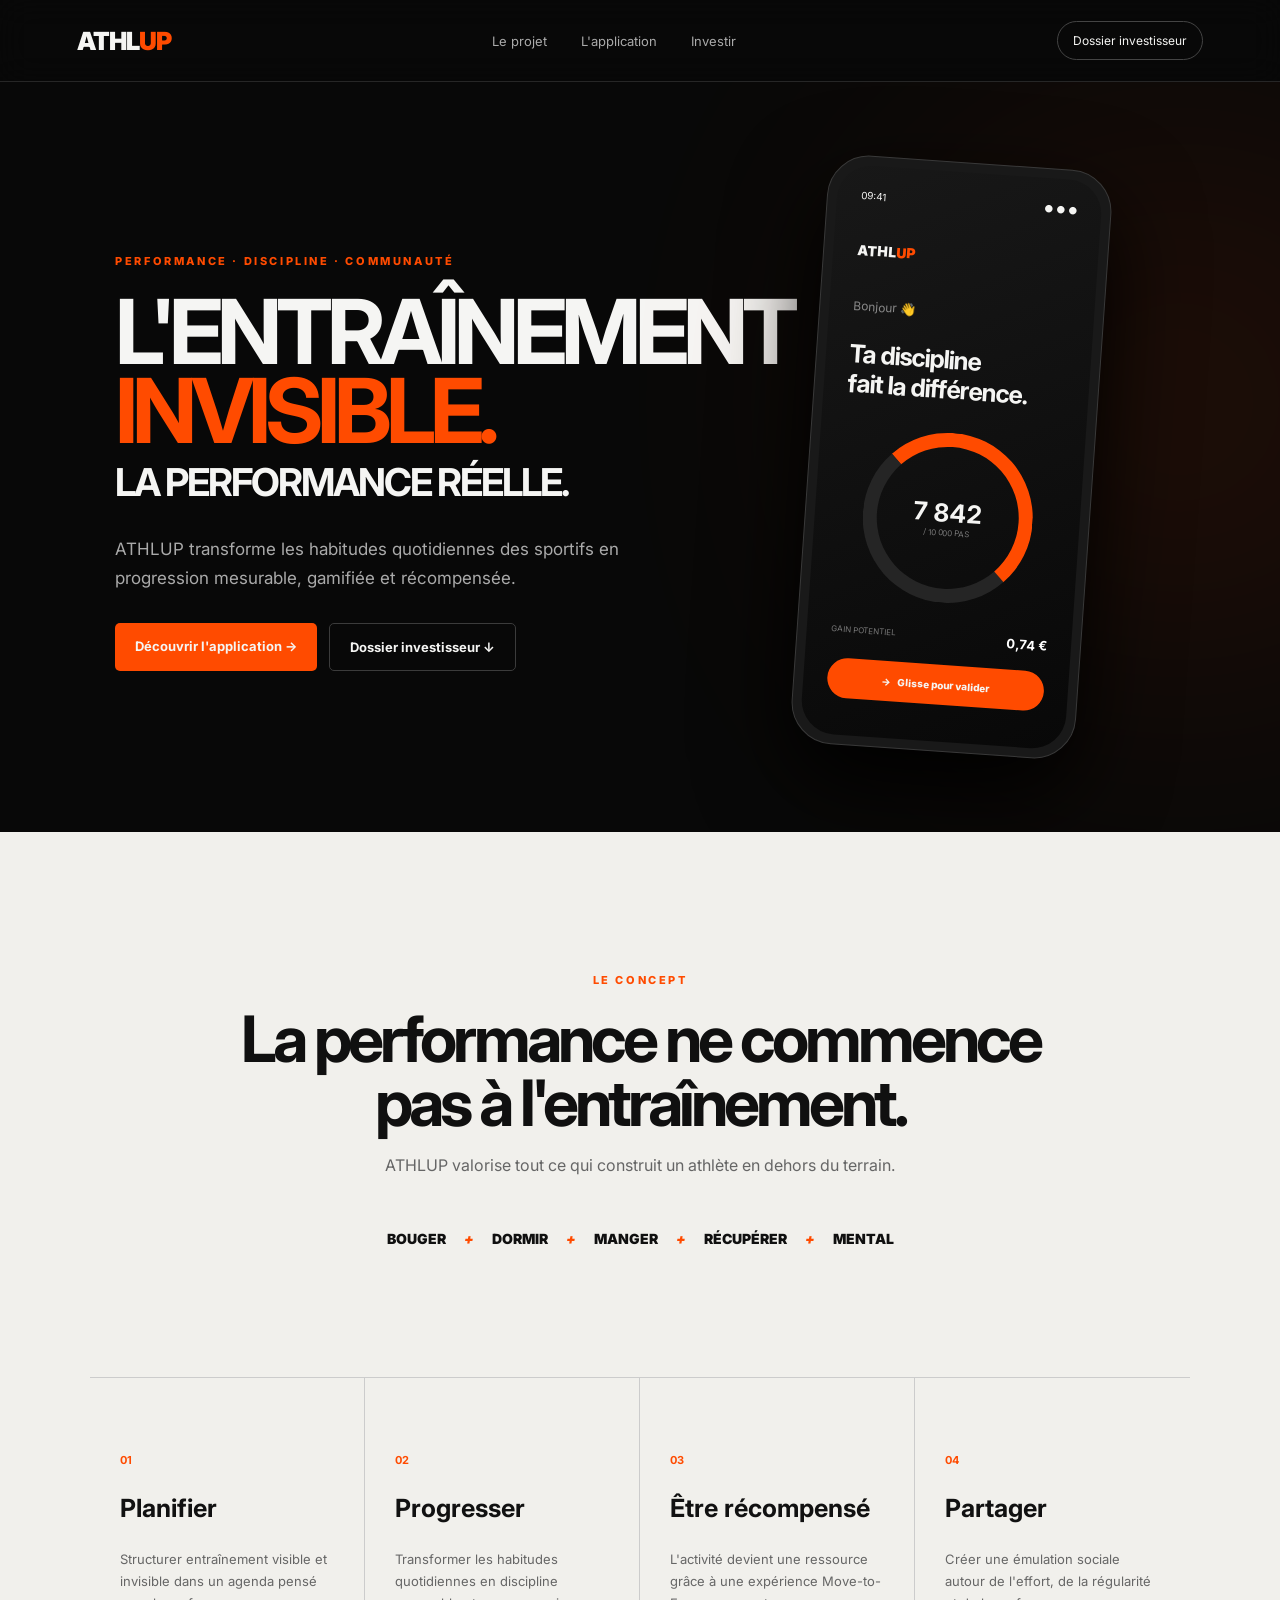
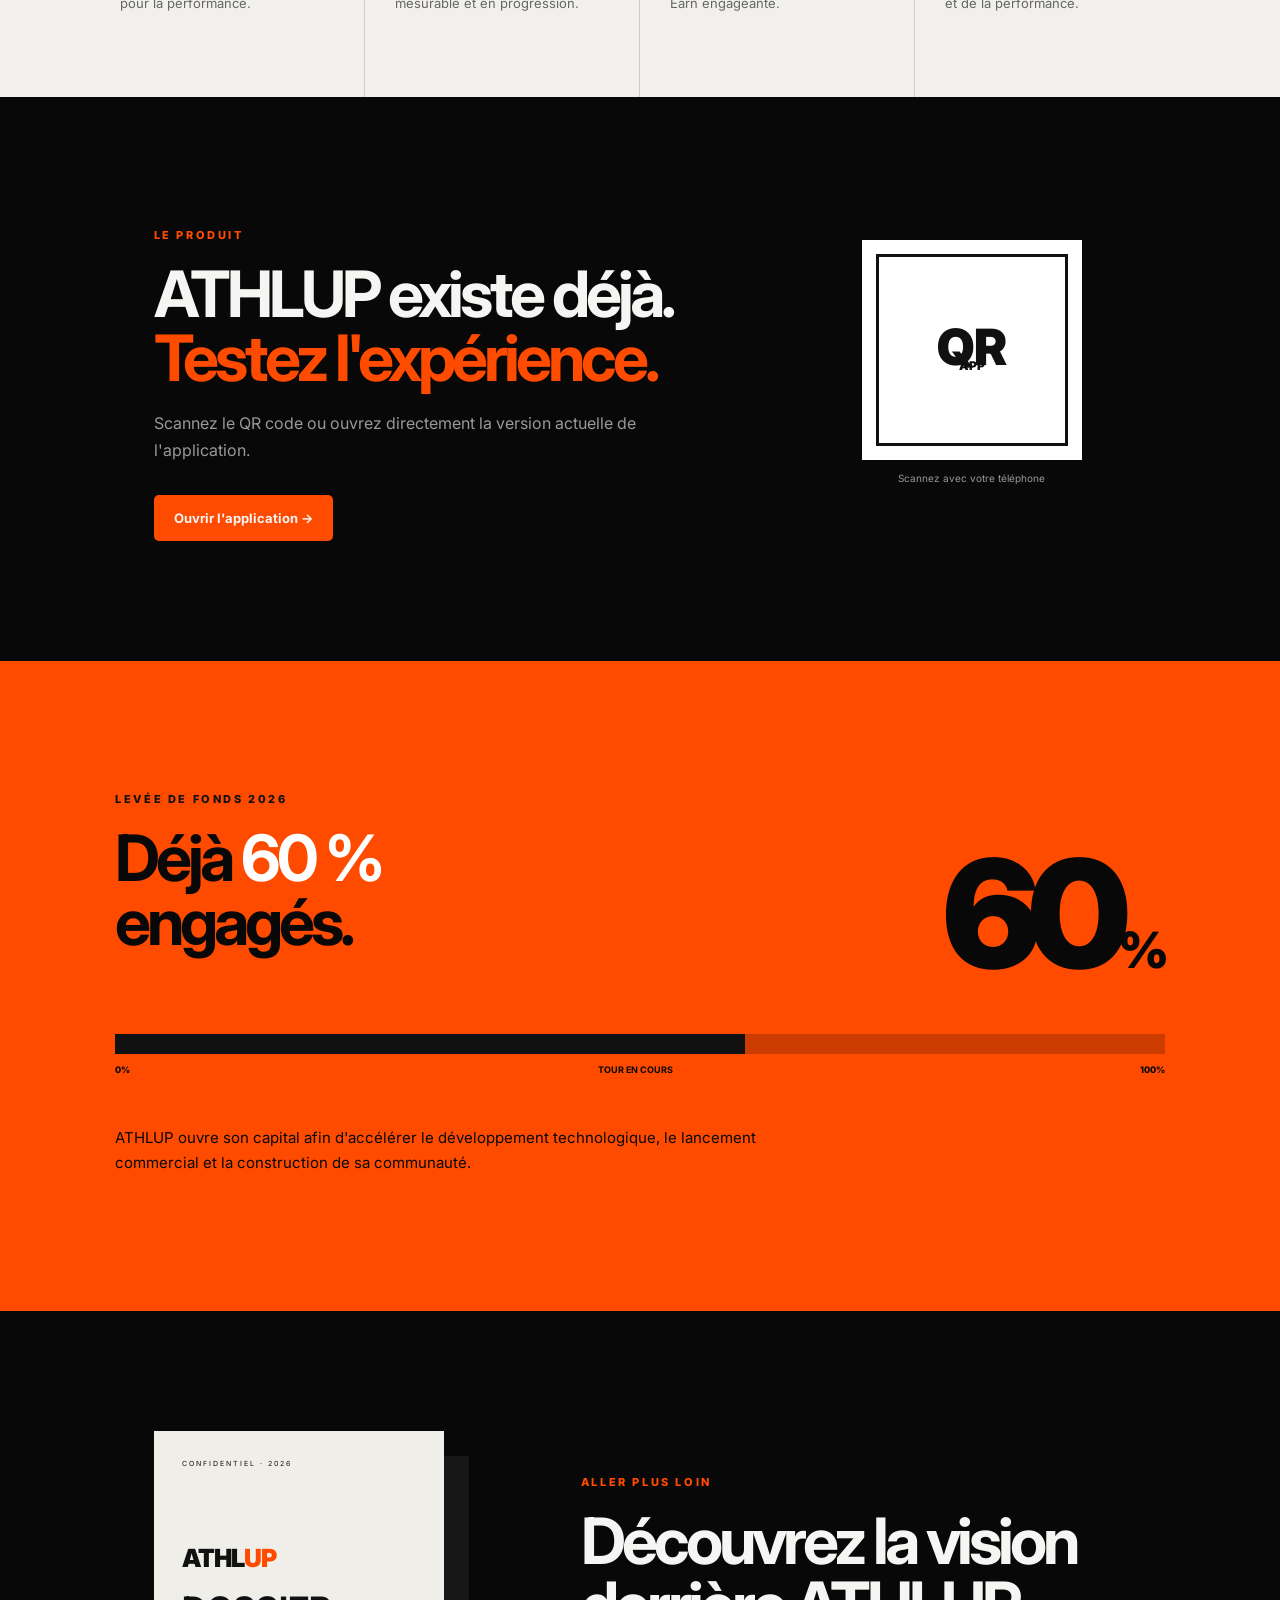
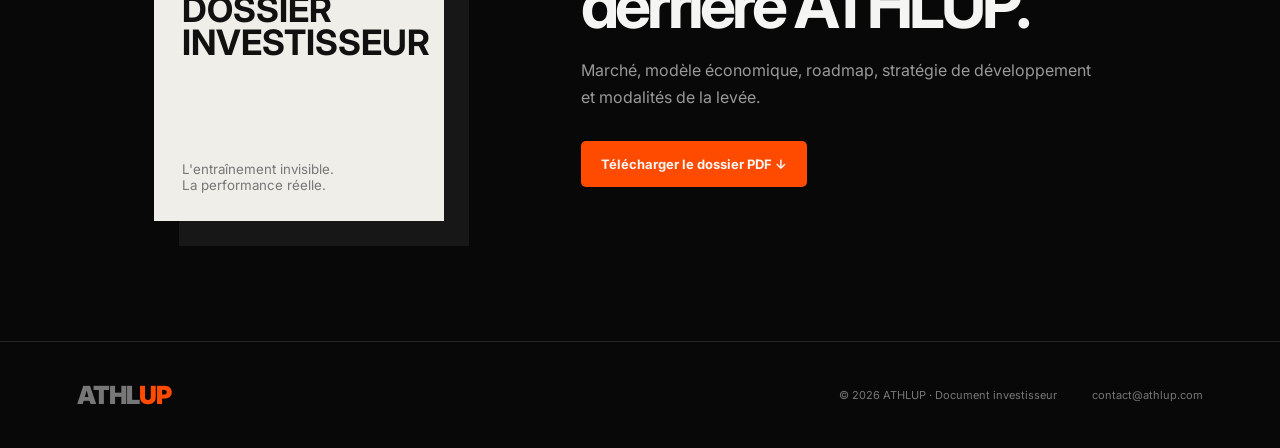
==== athlup-landing/index.html @ 037f358e "Add files via upload" ====
<!doctype html><html lang='fr'><head><meta charset='utf-8'><meta name='viewport' content='width=device-width,initial-scale=1'><title>ATHLUP — L'entraînement invisible</title><meta name='description' content="ATHLUP transforme la discipline quotidienne en progression mesurable, gamifiée et récompensée."><link rel='stylesheet' href='style.css'></head><body>
<header class='nav'><a class='logo' href='#'>ATHL<span>UP</span></a><nav><a href='#project'>Le projet</a><a href='#app'>L'application</a><a href='#raise'>Investir</a></nav><a class='mini' href='#deck'>Dossier investisseur</a></header>
<main>
<section class='hero'><div class='orb'></div><div class='hero-copy'><p class='eyebrow'>PERFORMANCE · DISCIPLINE · COMMUNAUTÉ</p><h1>L'ENTRAÎNEMENT<br><em>INVISIBLE.</em></h1><h2>LA PERFORMANCE RÉELLE.</h2><p class='lead'>ATHLUP transforme les habitudes quotidiennes des sportifs en progression mesurable, gamifiée et récompensée.</p><div class='actions'><a class='btn primary' href='#app'>Découvrir l'application →</a><a class='btn ghost' href='#deck'>Dossier investisseur ↓</a></div></div><div class='phone'><div class='screen'><div class='status'>09:41 <span>● ● ●</span></div><div class='appmark'>ATHL<span>UP</span></div><p>Bonjour 👋</p><h3>Ta discipline<br>fait la différence.</h3><div class='ring'><b>7 842</b><small>/ 10 000 PAS</small></div><div class='gain'>GAIN POTENTIEL <b>0,74 €</b></div><div class='swipe'>→ &nbsp; Glisse pour valider</div></div></div></section>
<section id='project' class='statement'><p class='eyebrow'>LE CONCEPT</p><h2>La performance ne commence<br>pas à l'entraînement.</h2><p>ATHLUP valorise tout ce qui construit un athlète en dehors du terrain.</p><div class='pillars'><span>BOUGER</span><i>+</i><span>DORMIR</span><i>+</i><span>MANGER</span><i>+</i><span>RÉCUPÉRER</span><i>+</i><span>MENTAL</span></div></section>
<section class='features'><article><b>01</b><h3>Planifier</h3><p>Structurer entraînement visible et invisible dans un agenda pensé pour la performance.</p></article><article><b>02</b><h3>Progresser</h3><p>Transformer les habitudes quotidiennes en discipline mesurable et en progression.</p></article><article><b>03</b><h3>Être récompensé</h3><p>L'activité devient une ressource grâce à une expérience Move-to-Earn engageante.</p></article><article><b>04</b><h3>Partager</h3><p>Créer une émulation sociale autour de l'effort, de la régularité et de la performance.</p></article></section>
<section id='app' class='app-section'><div><p class='eyebrow'>LE PRODUIT</p><h2>ATHLUP existe déjà.<br><em>Testez l'expérience.</em></h2><p>Scannez le QR code ou ouvrez directement la version actuelle de l'application.</p><a class='btn primary' href='APP_URL' target='_blank'>Ouvrir l'application →</a></div><div class='qr'><div class='qr-placeholder'>QR<br><small>APP</small></div><p>Scannez avec votre téléphone</p></div></section>
<section id='raise' class='raise'><div class='raise-head'><div><p class='eyebrow'>LEVÉE DE FONDS 2026</p><h2>Déjà <em>60 %</em><br>engagés.</h2></div><div class='big60'>60<span>%</span></div></div><div class='progress'><div></div></div><div class='scale'><span>0%</span><strong>TOUR EN COURS</strong><span>100%</span></div><p class='raise-copy'>ATHLUP ouvre son capital afin d'accélérer le développement technologique, le lancement commercial et la construction de sa communauté.</p></section>
<section id='deck' class='deck'><div class='deck-cover'><span>CONFIDENTIEL · 2026</span><div class='logo'>ATHL<span>UP</span></div><h3>DOSSIER<br>INVESTISSEUR</h3><small>L'entraînement invisible.<br>La performance réelle.</small></div><div class='deck-copy'><p class='eyebrow'>ALLER PLUS LOIN</p><h2>Découvrez la vision<br>derrière ATHLUP.</h2><p>Marché, modèle économique, roadmap, stratégie de développement et modalités de la levée.</p><a class='btn primary' href='investisseur.pdf' download>Télécharger le dossier PDF ↓</a></div></section>
</main><footer><div class='logo'>ATHL<span>UP</span></div><p>© 2026 ATHLUP · Document investisseur</p><a href='mailto:contact@athlup.com'>contact@athlup.com</a></footer></body></html>
---- athlup-landing/style.css ----
@import url('https://fonts.googleapis.com/css2?family=Inter:wght@400;500;600;700;800;900&display=swap');*{box-sizing:border-box}html{scroll-behavior:smooth}body{margin:0;background:#080808;color:#f5f5f3;font-family:Inter,Arial,sans-serif}a{color:inherit;text-decoration:none}.nav{height:82px;display:flex;align-items:center;justify-content:space-between;padding:0 6vw;border-bottom:1px solid #262626;position:sticky;top:0;background:rgba(8,8,8,.88);backdrop-filter:blur(16px);z-index:20}.logo{font-weight:900;font-size:25px;letter-spacing:-1px}.logo span,em{color:#ff4b00;font-style:normal}.nav nav{display:flex;gap:34px;font-size:13px;color:#aaa}.mini{font-size:12px;border:1px solid #444;padding:11px 15px;border-radius:30px}.hero{min-height:720px;display:grid;grid-template-columns:1.15fr .85fr;align-items:center;padding:80px 9vw;position:relative;overflow:hidden}.orb{position:absolute;width:520px;height:520px;border-radius:50%;background:#ff4b00;filter:blur(150px);opacity:.12;right:-160px;top:60px}.eyebrow{font-size:11px;font-weight:800;letter-spacing:2.6px;color:#ff4b00}.hero h1{font-size:clamp(58px,7vw,105px);line-height:.88;letter-spacing:-6px;margin:25px 0 8px}.hero h2{font-size:clamp(25px,3vw,44px);letter-spacing:-2px;margin:0}.lead{max-width:570px;color:#aaa;line-height:1.7;font-size:17px;margin:30px 0}.actions{display:flex;gap:12px;flex-wrap:wrap}.btn{display:inline-block;padding:15px 20px;border-radius:5px;font-size:13px;font-weight:700}.primary{background:#ff4b00}.ghost{border:1px solid #3b3b3b}.phone{justify-self:center;width:285px;padding:9px;background:#191919;border:1px solid #393939;border-radius:42px;transform:rotate(4deg);box-shadow:0 35px 90px #000}.screen{min-height:570px;border-radius:34px;background:linear-gradient(155deg,#181818,#080808);padding:24px;overflow:hidden}.status{font-size:10px;display:flex;justify-content:space-between}.appmark{font-size:14px;font-weight:900;margin:40px 0}.appmark span{color:#ff4b00}.screen p{color:#888;font-size:12px}.screen h3{font-size:25px;letter-spacing:-1px}.ring{width:170px;height:170px;border-radius:50%;border:14px solid #252525;border-top-color:#ff4b00;border-right-color:#ff4b00;margin:28px auto;display:flex;flex-direction:column;align-items:center;justify-content:center}.ring b{font-size:25px}.ring small{font-size:8px;color:#777}.gain{font-size:8px;color:#777;display:flex;justify-content:space-between}.gain b{color:#fff;font-size:13px}.swipe{margin-top:18px;background:#ff4b00;padding:14px;border-radius:25px;text-align:center;font-size:10px;font-weight:800}.statement{text-align:center;padding:130px 8vw;background:#f1f0ec;color:#101010}.statement h2,.app-section h2,.raise h2,.deck h2{font-size:clamp(40px,5vw,70px);letter-spacing:-4px;line-height:1;margin:20px 0}.statement>p:not(.eyebrow){color:#666}.pillars{margin-top:55px;display:flex;justify-content:center;align-items:center;gap:18px;flex-wrap:wrap;font-weight:900;font-size:14px}.pillars i{color:#ff4b00}.features{display:grid;grid-template-columns:repeat(4,1fr);padding:0 7vw;background:#f1f0ec;color:#111}.features article{padding:70px 30px;border-top:1px solid #ccc;border-right:1px solid #ccc}.features article:last-child{border-right:0}.features b{color:#ff4b00;font-size:11px}.features h3{font-size:25px}.features p{color:#666;font-size:13px;line-height:1.7}.app-section{padding:120px 12vw;display:grid;grid-template-columns:1fr .55fr;align-items:center;gap:100px}.app-section p:not(.eyebrow){color:#999;line-height:1.7;max-width:550px;margin-bottom:30px}.qr{text-align:center}.qr-placeholder{margin:auto;width:220px;height:220px;background:#fff;color:#111;display:grid;place-content:center;font-size:50px;font-weight:900;line-height:.6;border:14px solid #fff;box-shadow:inset 0 0 0 3px #111}.qr-placeholder small{font-size:12px}.qr p{font-size:10px;color:#777}.raise{padding:120px 9vw;background:#ff4b00;color:#080808}.raise .eyebrow{color:#111}.raise-head{display:flex;justify-content:space-between;align-items:flex-end}.raise h2 em{color:#fff}.big60{font-size:150px;font-weight:900;letter-spacing:-12px;line-height:.8}.big60 span{font-size:50px;letter-spacing:-4px}.progress{height:20px;background:rgba(0,0,0,.2);margin-top:60px}.progress div{width:60%;height:100%;background:#111}.scale{display:flex;justify-content:space-between;font-size:9px;font-weight:800;margin-top:10px}.raise-copy{max-width:650px;font-size:15px;line-height:1.7;margin-top:50px}.deck{padding:120px 12vw;display:grid;grid-template-columns:.6fr 1fr;gap:100px;align-items:center}.deck-cover{width:290px;height:390px;background:#efeee9;color:#111;padding:28px;box-shadow:25px 25px 0 #171717;display:flex;flex-direction:column}.deck-cover>span{font-size:7px;letter-spacing:2px}.deck-cover .logo{margin-top:75px}.deck-cover h3{font-size:35px;line-height:.95;margin:20px 0}.deck-cover small{margin-top:auto;color:#777}.deck-copy p:not(.eyebrow){color:#999;line-height:1.7;max-width:520px;margin-bottom:30px}footer{border-top:1px solid #262626;padding:35px 6vw;display:flex;align-items:center;gap:35px;color:#777;font-size:11px}footer p{margin-left:auto}@media(max-width:800px){.nav nav{display:none}.mini{display:none}.hero{grid-template-columns:1fr;padding:70px 7vw}.hero h1{letter-spacing:-4px}.phone{margin-top:70px}.features{grid-template-columns:1fr 1fr}.app-section,.deck{grid-template-columns:1fr;gap:60px}.raise-head{display:block}.big60{margin-top:50px;font-size:110px}.deck-cover{margin:auto}footer{flex-wrap:wrap}footer p{margin-left:0}.statement h2,.app-section h2,.raise h2,.deck h2{letter-spacing:-2px}}@media(max-width:500px){.features{grid-template-columns:1fr}.features article{border-right:0}.hero{padding-top:50px}.hero h1{font-size:55px}.app-section,.deck,.raise,.statement{padding:85px 7vw}.pillars{gap:11px}.big60{font-size:90px}}
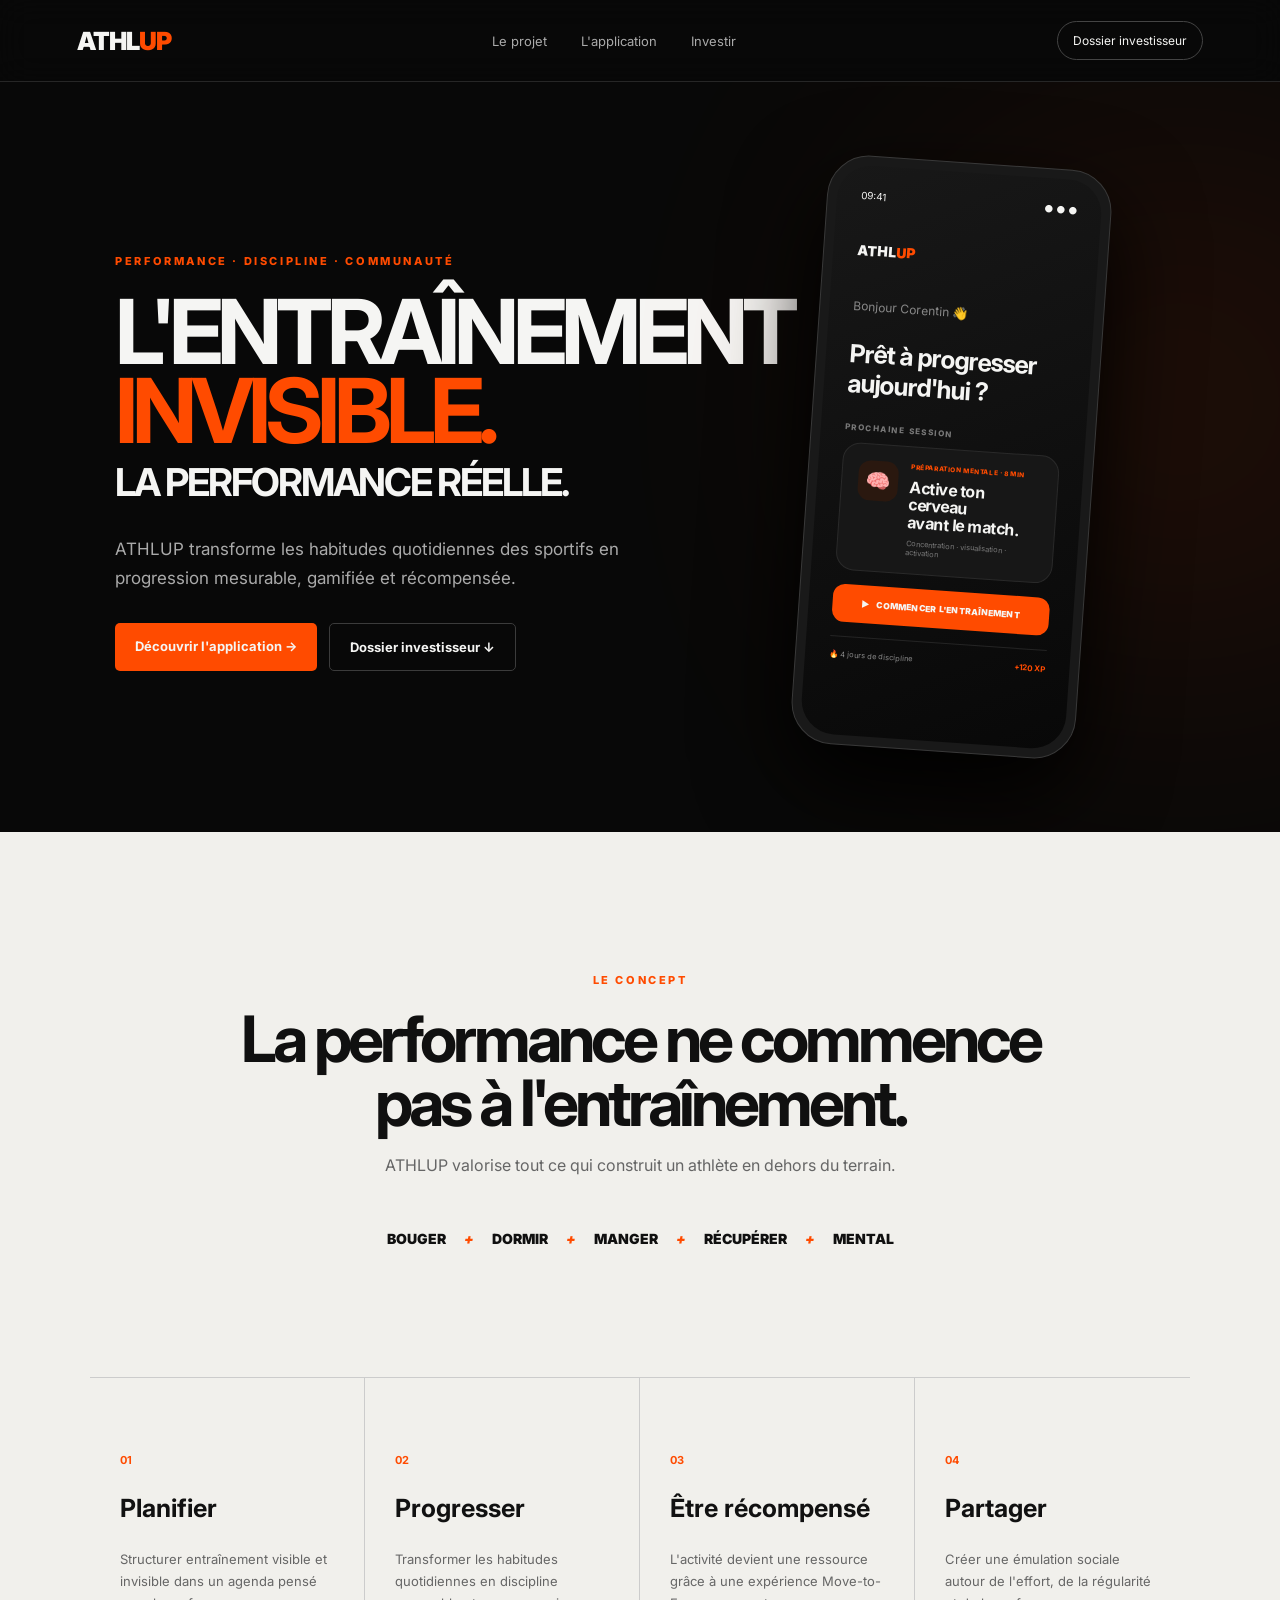
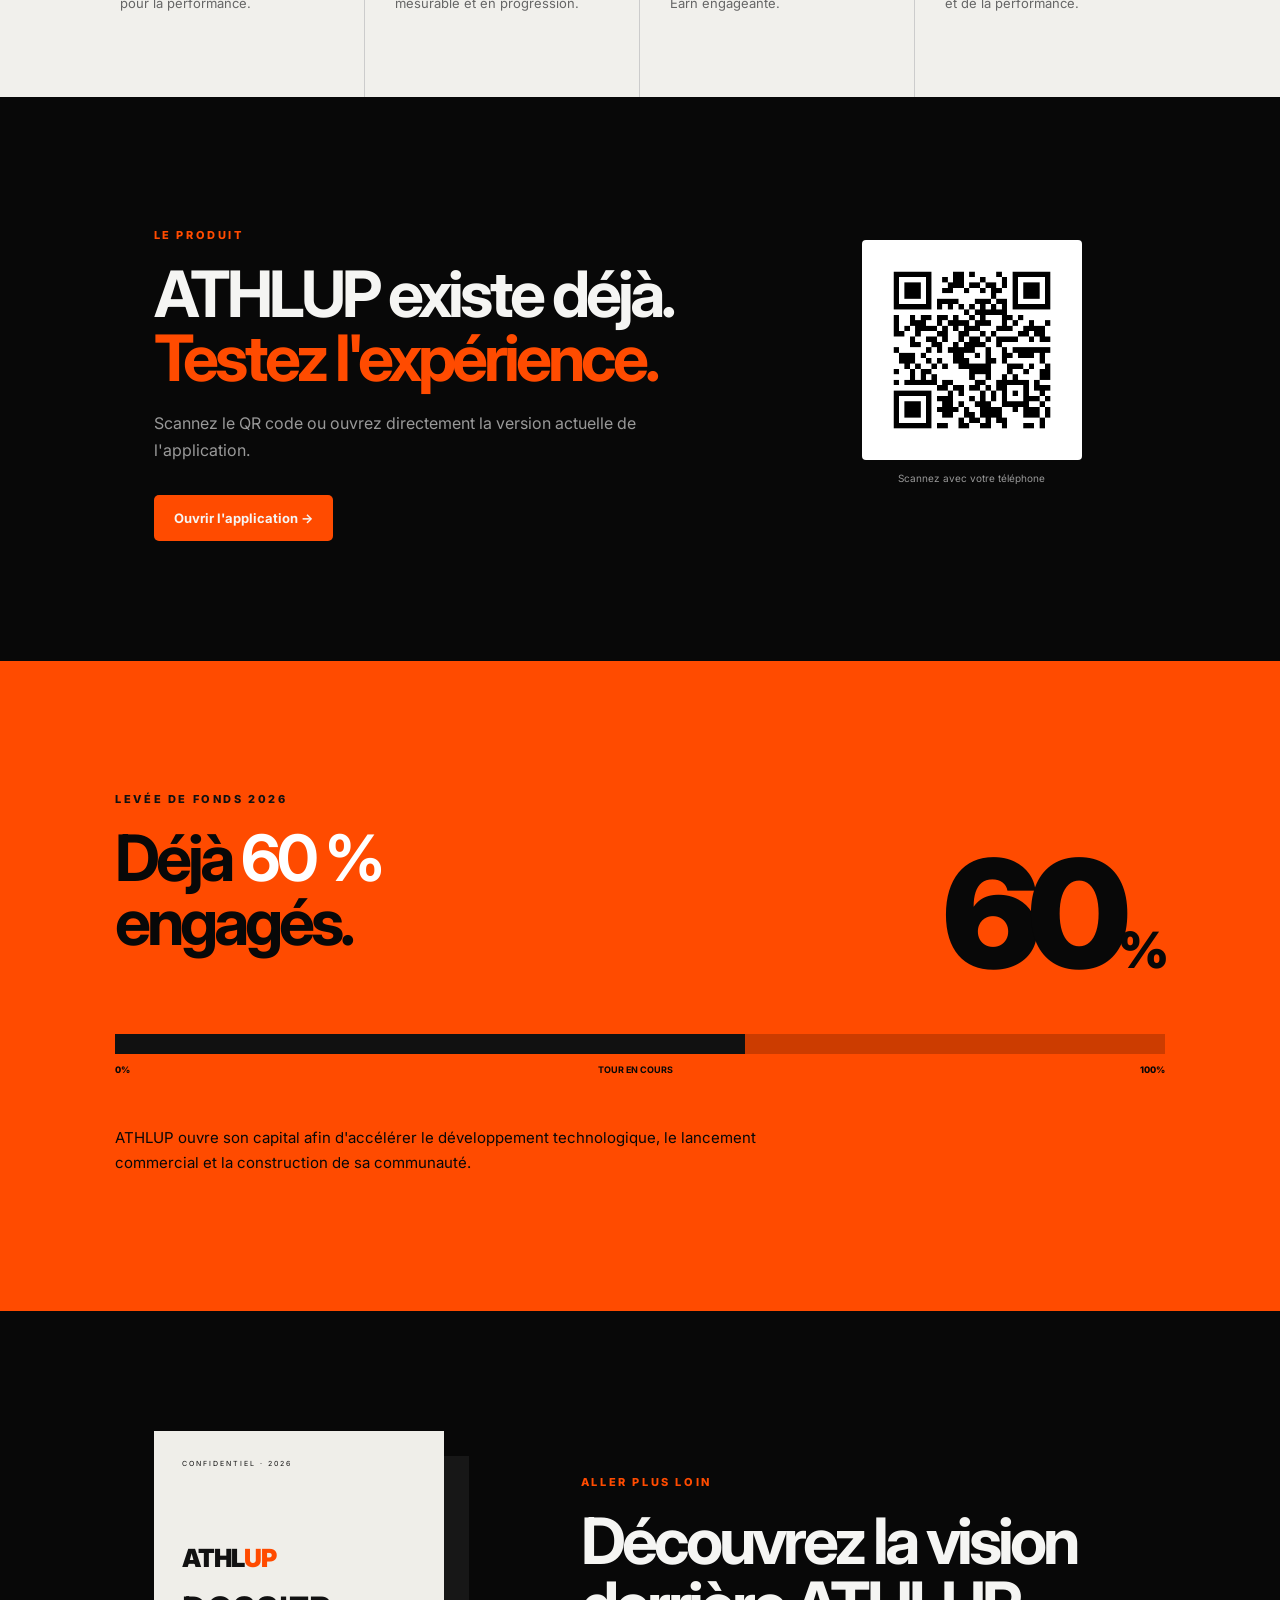
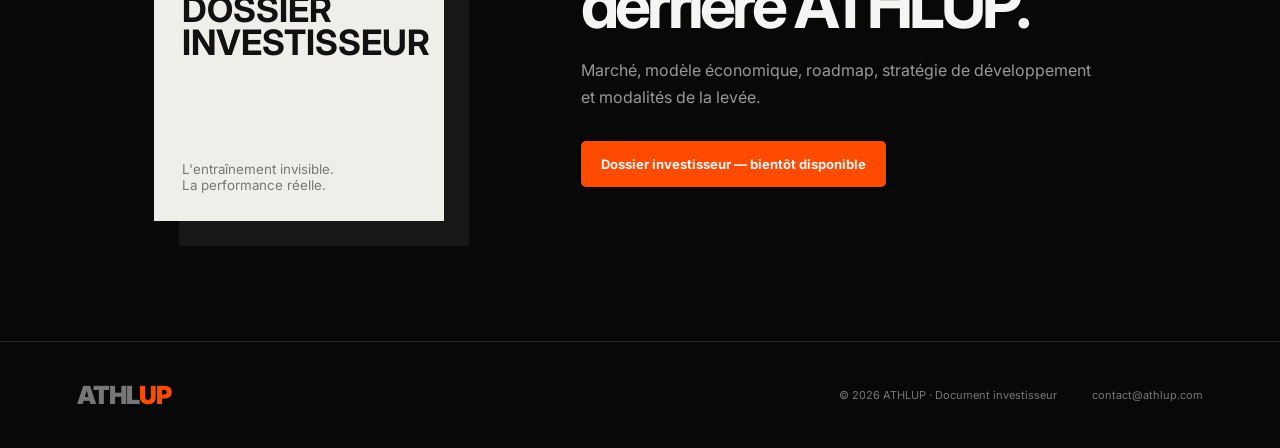
==== commit ae372210: "Add files via upload" ====
--- a/athlup-landing/index.html
+++ b/athlup-landing/index.html
@@ -1,10 +1,10 @@
 <!doctype html><html lang='fr'><head><meta charset='utf-8'><meta name='viewport' content='width=device-width,initial-scale=1'><title>ATHLUP — L'entraînement invisible</title><meta name='description' content="ATHLUP transforme la discipline quotidienne en progression mesurable, gamifiée et récompensée."><link rel='stylesheet' href='style.css'></head><body>
 <header class='nav'><a class='logo' href='#'>ATHL<span>UP</span></a><nav><a href='#project'>Le projet</a><a href='#app'>L'application</a><a href='#raise'>Investir</a></nav><a class='mini' href='#deck'>Dossier investisseur</a></header>
 <main>
-<section class='hero'><div class='orb'></div><div class='hero-copy'><p class='eyebrow'>PERFORMANCE · DISCIPLINE · COMMUNAUTÉ</p><h1>L'ENTRAÎNEMENT<br><em>INVISIBLE.</em></h1><h2>LA PERFORMANCE RÉELLE.</h2><p class='lead'>ATHLUP transforme les habitudes quotidiennes des sportifs en progression mesurable, gamifiée et récompensée.</p><div class='actions'><a class='btn primary' href='#app'>Découvrir l'application →</a><a class='btn ghost' href='#deck'>Dossier investisseur ↓</a></div></div><div class='phone'><div class='screen'><div class='status'>09:41 <span>● ● ●</span></div><div class='appmark'>ATHL<span>UP</span></div><p>Bonjour 👋</p><h3>Ta discipline<br>fait la différence.</h3><div class='ring'><b>7 842</b><small>/ 10 000 PAS</small></div><div class='gain'>GAIN POTENTIEL <b>0,74 €</b></div><div class='swipe'>→ &nbsp; Glisse pour valider</div></div></div></section>
+<section class='hero'><div class='orb'></div><div class='hero-copy'><p class='eyebrow'>PERFORMANCE · DISCIPLINE · COMMUNAUTÉ</p><h1>L'ENTRAÎNEMENT<br><em>INVISIBLE.</em></h1><h2>LA PERFORMANCE RÉELLE.</h2><p class='lead'>ATHLUP transforme les habitudes quotidiennes des sportifs en progression mesurable, gamifiée et récompensée.</p><div class='actions'><a class='btn primary' href='#app'>Découvrir l'application →</a><a class='btn ghost' href='#deck'>Dossier investisseur ↓</a></div></div><div class='phone'><div class='screen'><div class='status'>09:41 <span>● ● ●</span></div><div class='appmark'>ATHL<span>UP</span></div><p class='hello'>Bonjour Corentin 👋</p><h3>Prêt à progresser<br>aujourd'hui ?</h3><div class='session-label'>PROCHAINE SESSION</div><div class='training-card'><div class='brain'>🧠</div><div class='training-copy'><small>PRÉPARATION MENTALE · 8 MIN</small><strong>Active ton cerveau<br>avant le match.</strong><p>Concentration · visualisation · activation</p></div></div><div class='start-training'>▶ &nbsp; COMMENCER L'ENTRAÎNEMENT</div><div class='discipline'><span>🔥 4 jours de discipline</span><b>+120 XP</b></div></div></div></section>
 <section id='project' class='statement'><p class='eyebrow'>LE CONCEPT</p><h2>La performance ne commence<br>pas à l'entraînement.</h2><p>ATHLUP valorise tout ce qui construit un athlète en dehors du terrain.</p><div class='pillars'><span>BOUGER</span><i>+</i><span>DORMIR</span><i>+</i><span>MANGER</span><i>+</i><span>RÉCUPÉRER</span><i>+</i><span>MENTAL</span></div></section>
 <section class='features'><article><b>01</b><h3>Planifier</h3><p>Structurer entraînement visible et invisible dans un agenda pensé pour la performance.</p></article><article><b>02</b><h3>Progresser</h3><p>Transformer les habitudes quotidiennes en discipline mesurable et en progression.</p></article><article><b>03</b><h3>Être récompensé</h3><p>L'activité devient une ressource grâce à une expérience Move-to-Earn engageante.</p></article><article><b>04</b><h3>Partager</h3><p>Créer une émulation sociale autour de l'effort, de la régularité et de la performance.</p></article></section>
-<section id='app' class='app-section'><div><p class='eyebrow'>LE PRODUIT</p><h2>ATHLUP existe déjà.<br><em>Testez l'expérience.</em></h2><p>Scannez le QR code ou ouvrez directement la version actuelle de l'application.</p><a class='btn primary' href='APP_URL' target='_blank'>Ouvrir l'application →</a></div><div class='qr'><div class='qr-placeholder'>QR<br><small>APP</small></div><p>Scannez avec votre téléphone</p></div></section>
+<section id='app' class='app-section'><div><p class='eyebrow'>LE PRODUIT</p><h2>ATHLUP existe déjà.<br><em>Testez l'expérience.</em></h2><p>Scannez le QR code ou ouvrez directement la version actuelle de l'application.</p><a class='btn primary' href='https://athlup-demo.vercel.app/' target='_blank'>Ouvrir l'application →</a></div><div class='qr'><a href='https://athlup-demo.vercel.app/' target='_blank' rel='noopener'><img class='qr-image' src='qr-athlup-app.png' alt='QR code pour ouvrir ATHLUP'></a><p>Scannez avec votre téléphone</p></div></section>
 <section id='raise' class='raise'><div class='raise-head'><div><p class='eyebrow'>LEVÉE DE FONDS 2026</p><h2>Déjà <em>60 %</em><br>engagés.</h2></div><div class='big60'>60<span>%</span></div></div><div class='progress'><div></div></div><div class='scale'><span>0%</span><strong>TOUR EN COURS</strong><span>100%</span></div><p class='raise-copy'>ATHLUP ouvre son capital afin d'accélérer le développement technologique, le lancement commercial et la construction de sa communauté.</p></section>
-<section id='deck' class='deck'><div class='deck-cover'><span>CONFIDENTIEL · 2026</span><div class='logo'>ATHL<span>UP</span></div><h3>DOSSIER<br>INVESTISSEUR</h3><small>L'entraînement invisible.<br>La performance réelle.</small></div><div class='deck-copy'><p class='eyebrow'>ALLER PLUS LOIN</p><h2>Découvrez la vision<br>derrière ATHLUP.</h2><p>Marché, modèle économique, roadmap, stratégie de développement et modalités de la levée.</p><a class='btn primary' href='investisseur.pdf' download>Télécharger le dossier PDF ↓</a></div></section>
+<section id='deck' class='deck'><div class='deck-cover'><span>CONFIDENTIEL · 2026</span><div class='logo'>ATHL<span>UP</span></div><h3>DOSSIER<br>INVESTISSEUR</h3><small>L'entraînement invisible.<br>La performance réelle.</small></div><div class='deck-copy'><p class='eyebrow'>ALLER PLUS LOIN</p><h2>Découvrez la vision<br>derrière ATHLUP.</h2><p>Marché, modèle économique, roadmap, stratégie de développement et modalités de la levée.</p><a class='btn primary' href='#' onclick="alert('Le dossier investisseur sera disponible prochainement.'); return false;">Dossier investisseur — bientôt disponible</a></div></section>
 </main><footer><div class='logo'>ATHL<span>UP</span></div><p>© 2026 ATHLUP · Document investisseur</p><a href='mailto:contact@athlup.com'>contact@athlup.com</a></footer></body></html>
--- a/athlup-landing/style.css
+++ b/athlup-landing/style.css
@@ -1 +1 @@
-@import url('https://fonts.googleapis.com/css2?family=Inter:wght@400;500;600;700;800;900&display=swap');*{box-sizing:border-box}html{scroll-behavior:smooth}body{margin:0;background:#080808;color:#f5f5f3;font-family:Inter,Arial,sans-serif}a{color:inherit;text-decoration:none}.nav{height:82px;display:flex;align-items:center;justify-content:space-between;padding:0 6vw;border-bottom:1px solid #262626;position:sticky;top:0;background:rgba(8,8,8,.88);backdrop-filter:blur(16px);z-index:20}.logo{font-weight:900;font-size:25px;letter-spacing:-1px}.logo span,em{color:#ff4b00;font-style:normal}.nav nav{display:flex;gap:34px;font-size:13px;color:#aaa}.mini{font-size:12px;border:1px solid #444;padding:11px 15px;border-radius:30px}.hero{min-height:720px;display:grid;grid-template-columns:1.15fr .85fr;align-items:center;padding:80px 9vw;position:relative;overflow:hidden}.orb{position:absolute;width:520px;height:520px;border-radius:50%;background:#ff4b00;filter:blur(150px);opacity:.12;right:-160px;top:60px}.eyebrow{font-size:11px;font-weight:800;letter-spacing:2.6px;color:#ff4b00}.hero h1{font-size:clamp(58px,7vw,105px);line-height:.88;letter-spacing:-6px;margin:25px 0 8px}.hero h2{font-size:clamp(25px,3vw,44px);letter-spacing:-2px;margin:0}.lead{max-width:570px;color:#aaa;line-height:1.7;font-size:17px;margin:30px 0}.actions{display:flex;gap:12px;flex-wrap:wrap}.btn{display:inline-block;padding:15px 20px;border-radius:5px;font-size:13px;font-weight:700}.primary{background:#ff4b00}.ghost{border:1px solid #3b3b3b}.phone{justify-self:center;width:285px;padding:9px;background:#191919;border:1px solid #393939;border-radius:42px;transform:rotate(4deg);box-shadow:0 35px 90px #000}.screen{min-height:570px;border-radius:34px;background:linear-gradient(155deg,#181818,#080808);padding:24px;overflow:hidden}.status{font-size:10px;display:flex;justify-content:space-between}.appmark{font-size:14px;font-weight:900;margin:40px 0}.appmark span{color:#ff4b00}.screen p{color:#888;font-size:12px}.screen h3{font-size:25px;letter-spacing:-1px}.ring{width:170px;height:170px;border-radius:50%;border:14px solid #252525;border-top-color:#ff4b00;border-right-color:#ff4b00;margin:28px auto;display:flex;flex-direction:column;align-items:center;justify-content:center}.ring b{font-size:25px}.ring small{font-size:8px;color:#777}.gain{font-size:8px;color:#777;display:flex;justify-content:space-between}.gain b{color:#fff;font-size:13px}.swipe{margin-top:18px;background:#ff4b00;padding:14px;border-radius:25px;text-align:center;font-size:10px;font-weight:800}.statement{text-align:center;padding:130px 8vw;background:#f1f0ec;color:#101010}.statement h2,.app-section h2,.raise h2,.deck h2{font-size:clamp(40px,5vw,70px);letter-spacing:-4px;line-height:1;margin:20px 0}.statement>p:not(.eyebrow){color:#666}.pillars{margin-top:55px;display:flex;justify-content:center;align-items:center;gap:18px;flex-wrap:wrap;font-weight:900;font-size:14px}.pillars i{color:#ff4b00}.features{display:grid;grid-template-columns:repeat(4,1fr);padding:0 7vw;background:#f1f0ec;color:#111}.features article{padding:70px 30px;border-top:1px solid #ccc;border-right:1px solid #ccc}.features article:last-child{border-right:0}.features b{color:#ff4b00;font-size:11px}.features h3{font-size:25px}.features p{color:#666;font-size:13px;line-height:1.7}.app-section{padding:120px 12vw;display:grid;grid-template-columns:1fr .55fr;align-items:center;gap:100px}.app-section p:not(.eyebrow){color:#999;line-height:1.7;max-width:550px;margin-bottom:30px}.qr{text-align:center}.qr-placeholder{margin:auto;width:220px;height:220px;background:#fff;color:#111;display:grid;place-content:center;font-size:50px;font-weight:900;line-height:.6;border:14px solid #fff;box-shadow:inset 0 0 0 3px #111}.qr-placeholder small{font-size:12px}.qr p{font-size:10px;color:#777}.raise{padding:120px 9vw;background:#ff4b00;color:#080808}.raise .eyebrow{color:#111}.raise-head{display:flex;justify-content:space-between;align-items:flex-end}.raise h2 em{color:#fff}.big60{font-size:150px;font-weight:900;letter-spacing:-12px;line-height:.8}.big60 span{font-size:50px;letter-spacing:-4px}.progress{height:20px;background:rgba(0,0,0,.2);margin-top:60px}.progress div{width:60%;height:100%;background:#111}.scale{display:flex;justify-content:space-between;font-size:9px;font-weight:800;margin-top:10px}.raise-copy{max-width:650px;font-size:15px;line-height:1.7;margin-top:50px}.deck{padding:120px 12vw;display:grid;grid-template-columns:.6fr 1fr;gap:100px;align-items:center}.deck-cover{width:290px;height:390px;background:#efeee9;color:#111;padding:28px;box-shadow:25px 25px 0 #171717;display:flex;flex-direction:column}.deck-cover>span{font-size:7px;letter-spacing:2px}.deck-cover .logo{margin-top:75px}.deck-cover h3{font-size:35px;line-height:.95;margin:20px 0}.deck-cover small{margin-top:auto;color:#777}.deck-copy p:not(.eyebrow){color:#999;line-height:1.7;max-width:520px;margin-bottom:30px}footer{border-top:1px solid #262626;padding:35px 6vw;display:flex;align-items:center;gap:35px;color:#777;font-size:11px}footer p{margin-left:auto}@media(max-width:800px){.nav nav{display:none}.mini{display:none}.hero{grid-template-columns:1fr;padding:70px 7vw}.hero h1{letter-spacing:-4px}.phone{margin-top:70px}.features{grid-template-columns:1fr 1fr}.app-section,.deck{grid-template-columns:1fr;gap:60px}.raise-head{display:block}.big60{margin-top:50px;font-size:110px}.deck-cover{margin:auto}footer{flex-wrap:wrap}footer p{margin-left:0}.statement h2,.app-section h2,.raise h2,.deck h2{letter-spacing:-2px}}@media(max-width:500px){.features{grid-template-columns:1fr}.features article{border-right:0}.hero{padding-top:50px}.hero h1{font-size:55px}.app-section,.deck,.raise,.statement{padding:85px 7vw}.pillars{gap:11px}.big60{font-size:90px}}
+@import url('https://fonts.googleapis.com/css2?family=Inter:wght@400;500;600;700;800;900&display=swap');*{box-sizing:border-box}html{scroll-behavior:smooth}body{margin:0;background:#080808;color:#f5f5f3;font-family:Inter,Arial,sans-serif}a{color:inherit;text-decoration:none}.nav{height:82px;display:flex;align-items:center;justify-content:space-between;padding:0 6vw;border-bottom:1px solid #262626;position:sticky;top:0;background:rgba(8,8,8,.88);backdrop-filter:blur(16px);z-index:20}.logo{font-weight:900;font-size:25px;letter-spacing:-1px}.logo span,em{color:#ff4b00;font-style:normal}.nav nav{display:flex;gap:34px;font-size:13px;color:#aaa}.mini{font-size:12px;border:1px solid #444;padding:11px 15px;border-radius:30px}.hero{min-height:720px;display:grid;grid-template-columns:1.15fr .85fr;align-items:center;padding:80px 9vw;position:relative;overflow:hidden}.orb{position:absolute;width:520px;height:520px;border-radius:50%;background:#ff4b00;filter:blur(150px);opacity:.12;right:-160px;top:60px}.eyebrow{font-size:11px;font-weight:800;letter-spacing:2.6px;color:#ff4b00}.hero h1{font-size:clamp(58px,7vw,105px);line-height:.88;letter-spacing:-6px;margin:25px 0 8px}.hero h2{font-size:clamp(25px,3vw,44px);letter-spacing:-2px;margin:0}.lead{max-width:570px;color:#aaa;line-height:1.7;font-size:17px;margin:30px 0}.actions{display:flex;gap:12px;flex-wrap:wrap}.btn{display:inline-block;padding:15px 20px;border-radius:5px;font-size:13px;font-weight:700}.primary{background:#ff4b00}.ghost{border:1px solid #3b3b3b}.phone{justify-self:center;width:285px;padding:9px;background:#191919;border:1px solid #393939;border-radius:42px;transform:rotate(4deg);box-shadow:0 35px 90px #000}.screen{min-height:570px;border-radius:34px;background:linear-gradient(155deg,#181818,#080808);padding:24px;overflow:hidden}.status{font-size:10px;display:flex;justify-content:space-between}.appmark{font-size:14px;font-weight:900;margin:40px 0}.appmark span{color:#ff4b00}.screen p{color:#888;font-size:12px}.screen h3{font-size:25px;letter-spacing:-1px;margin-bottom:24px}.hello{margin-bottom:8px}.session-label{font-size:8px;font-weight:800;letter-spacing:1.5px;color:#777;margin-bottom:10px}.training-card{background:#171717;border:1px solid #292929;border-radius:18px;padding:16px;display:flex;gap:12px;align-items:flex-start}.brain{width:40px;height:40px;border-radius:12px;background:#2a180f;display:grid;place-items:center;font-size:20px;flex:0 0 auto}.training-copy small{display:block;color:#ff4b00;font-size:6.5px;font-weight:800;letter-spacing:.6px;margin-bottom:8px}.training-copy strong{display:block;font-size:16px;line-height:1.08;letter-spacing:-.5px}.training-copy p{font-size:7.5px;margin:8px 0 0;color:#777}.start-training{margin-top:14px;background:#ff4b00;padding:14px 10px;border-radius:12px;text-align:center;font-size:8.5px;font-weight:900;letter-spacing:.25px}.discipline{margin-top:14px;padding-top:13px;border-top:1px solid #242424;display:flex;justify-content:space-between;align-items:center;font-size:7.5px;color:#888}.discipline b{color:#ff4b00;font-size:8px}.qr-image{display:block;margin:auto;width:220px;height:220px;background:#fff;padding:10px;border-radius:4px}.statement{text-align:center;padding:130px 8vw;background:#f1f0ec;color:#101010}.statement h2,.app-section h2,.raise h2,.deck h2{font-size:clamp(40px,5vw,70px);letter-spacing:-4px;line-height:1;margin:20px 0}.statement>p:not(.eyebrow){color:#666}.pillars{margin-top:55px;display:flex;justify-content:center;align-items:center;gap:18px;flex-wrap:wrap;font-weight:900;font-size:14px}.pillars i{color:#ff4b00}.features{display:grid;grid-template-columns:repeat(4,1fr);padding:0 7vw;background:#f1f0ec;color:#111}.features article{padding:70px 30px;border-top:1px solid #ccc;border-right:1px solid #ccc}.features article:last-child{border-right:0}.features b{color:#ff4b00;font-size:11px}.features h3{font-size:25px}.features p{color:#666;font-size:13px;line-height:1.7}.app-section{padding:120px 12vw;display:grid;grid-template-columns:1fr .55fr;align-items:center;gap:100px}.app-section p:not(.eyebrow){color:#999;line-height:1.7;max-width:550px;margin-bottom:30px}.qr{text-align:center}.qr-placeholder{margin:auto;width:220px;height:220px;background:#fff;color:#111;display:grid;place-content:center;font-size:50px;font-weight:900;line-height:.6;border:14px solid #fff;box-shadow:inset 0 0 0 3px #111}.qr-placeholder small{font-size:12px}.qr p{font-size:10px;color:#777}.raise{padding:120px 9vw;background:#ff4b00;color:#080808}.raise .eyebrow{color:#111}.raise-head{display:flex;justify-content:space-between;align-items:flex-end}.raise h2 em{color:#fff}.big60{font-size:150px;font-weight:900;letter-spacing:-12px;line-height:.8}.big60 span{font-size:50px;letter-spacing:-4px}.progress{height:20px;background:rgba(0,0,0,.2);margin-top:60px}.progress div{width:60%;height:100%;background:#111}.scale{display:flex;justify-content:space-between;font-size:9px;font-weight:800;margin-top:10px}.raise-copy{max-width:650px;font-size:15px;line-height:1.7;margin-top:50px}.deck{padding:120px 12vw;display:grid;grid-template-columns:.6fr 1fr;gap:100px;align-items:center}.deck-cover{width:290px;height:390px;background:#efeee9;color:#111;padding:28px;box-shadow:25px 25px 0 #171717;display:flex;flex-direction:column}.deck-cover>span{font-size:7px;letter-spacing:2px}.deck-cover .logo{margin-top:75px}.deck-cover h3{font-size:35px;line-height:.95;margin:20px 0}.deck-cover small{margin-top:auto;color:#777}.deck-copy p:not(.eyebrow){color:#999;line-height:1.7;max-width:520px;margin-bottom:30px}footer{border-top:1px solid #262626;padding:35px 6vw;display:flex;align-items:center;gap:35px;color:#777;font-size:11px}footer p{margin-left:auto}@media(max-width:800px){.nav nav{display:none}.mini{display:none}.hero{grid-template-columns:1fr;padding:70px 7vw}.hero h1{letter-spacing:-4px}.phone{margin-top:70px}.features{grid-template-columns:1fr 1fr}.app-section,.deck{grid-template-columns:1fr;gap:60px}.raise-head{display:block}.big60{margin-top:50px;font-size:110px}.deck-cover{margin:auto}footer{flex-wrap:wrap}footer p{margin-left:0}.statement h2,.app-section h2,.raise h2,.deck h2{letter-spacing:-2px}}@media(max-width:500px){.features{grid-template-columns:1fr}.features article{border-right:0}.hero{padding-top:50px}.hero h1{font-size:55px}.app-section,.deck,.raise,.statement{padding:85px 7vw}.pillars{gap:11px}.big60{font-size:90px}}
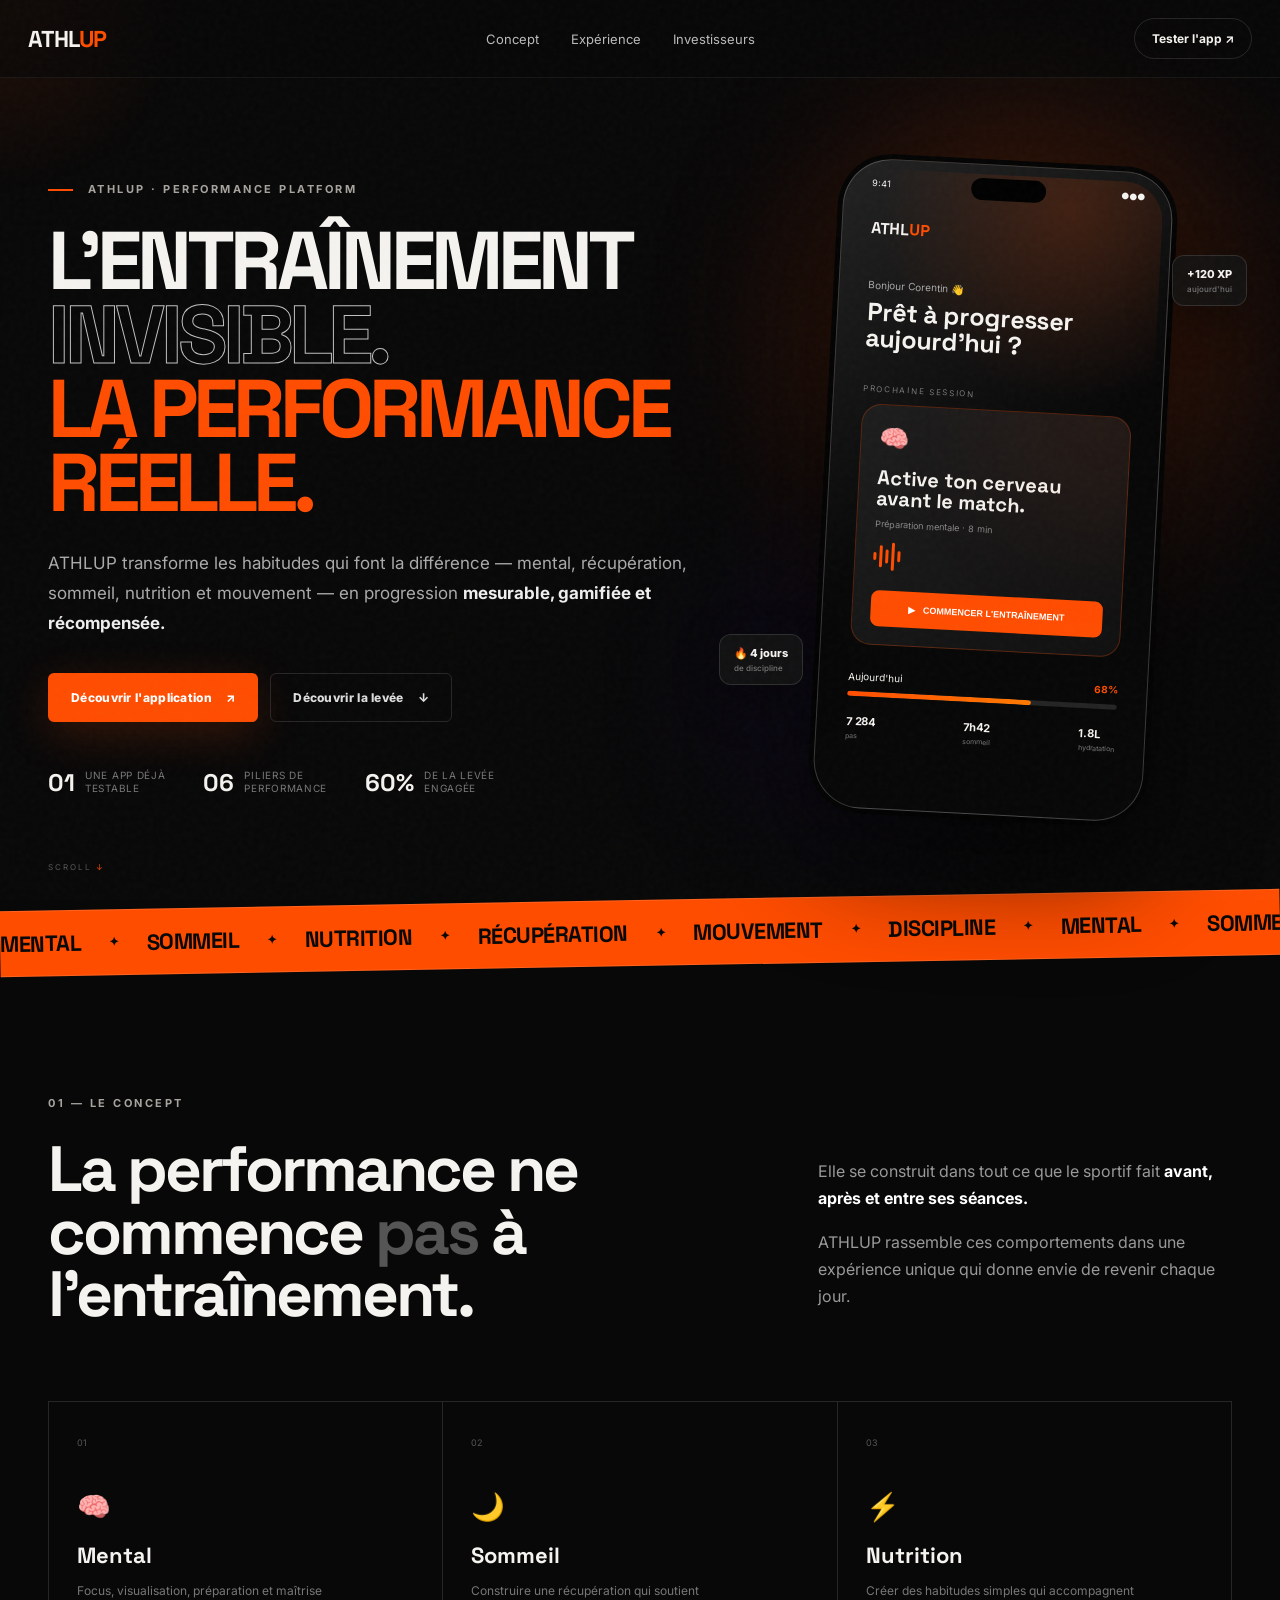
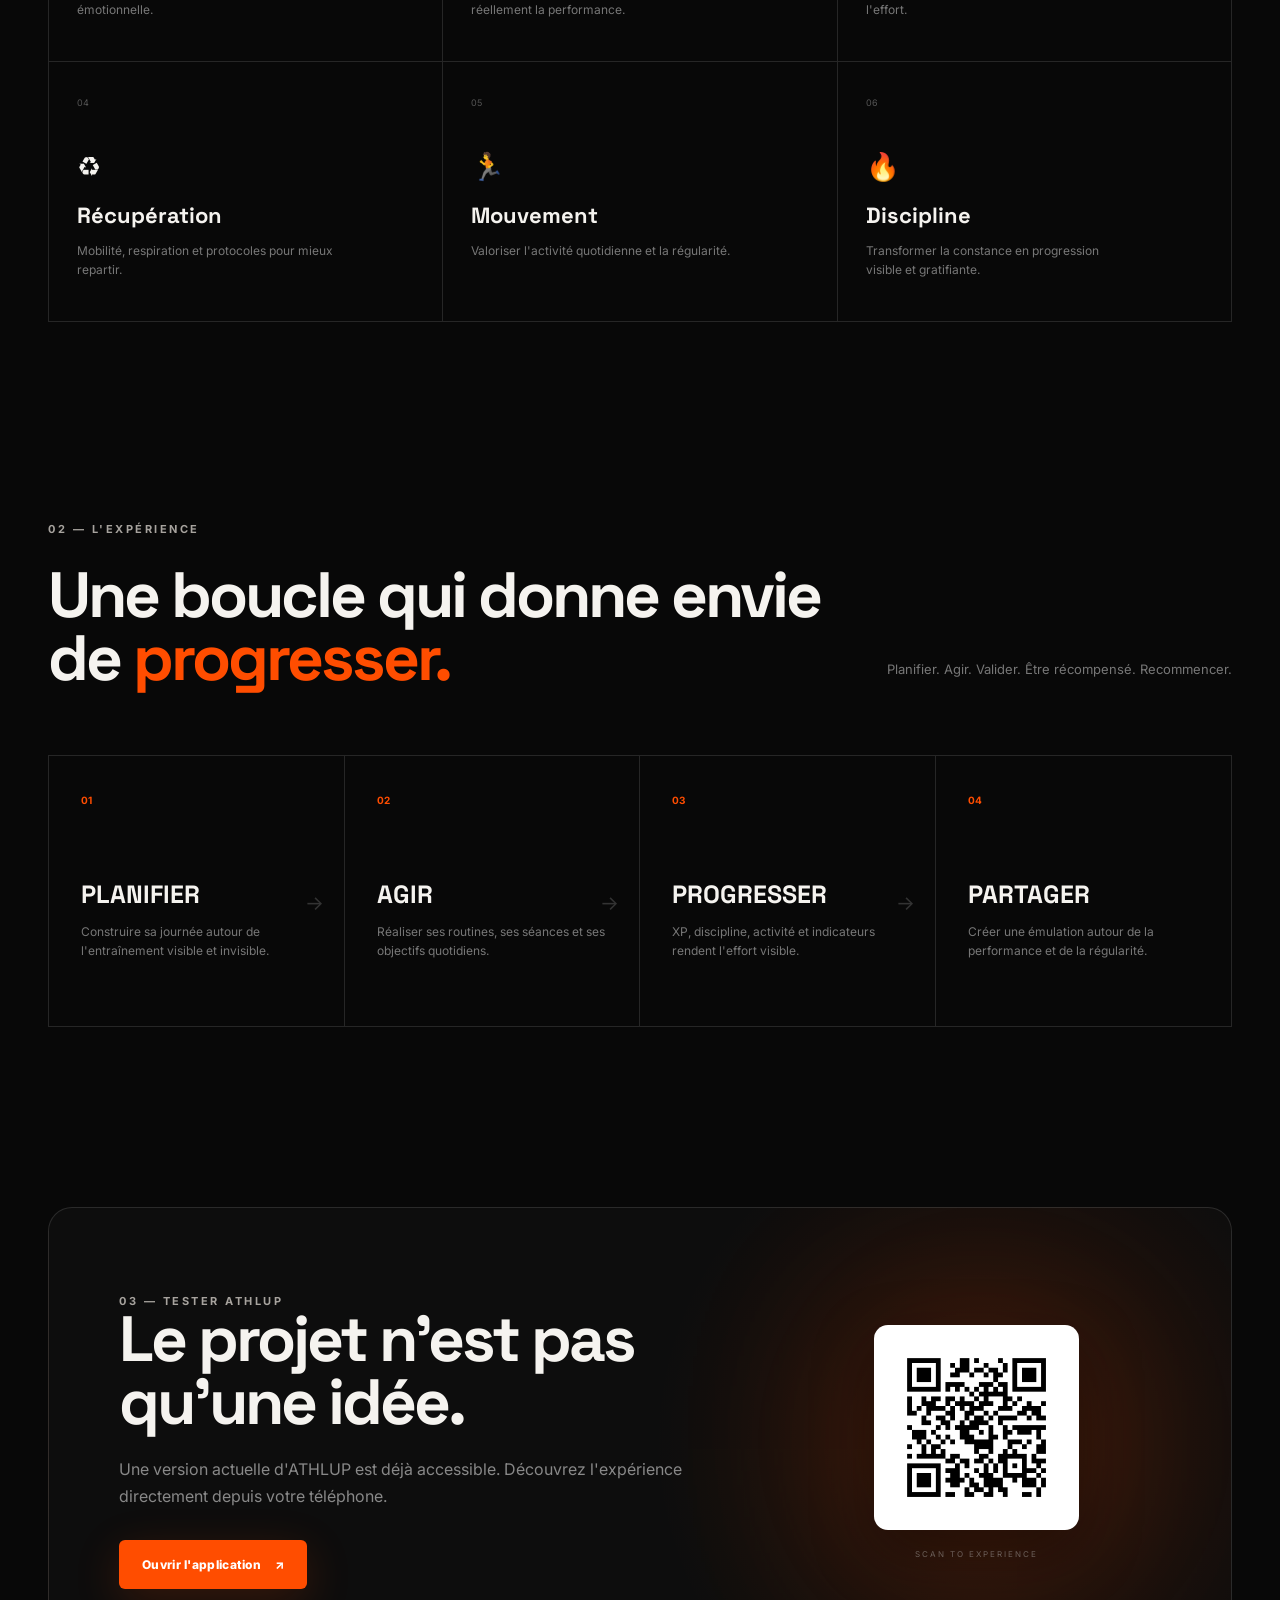
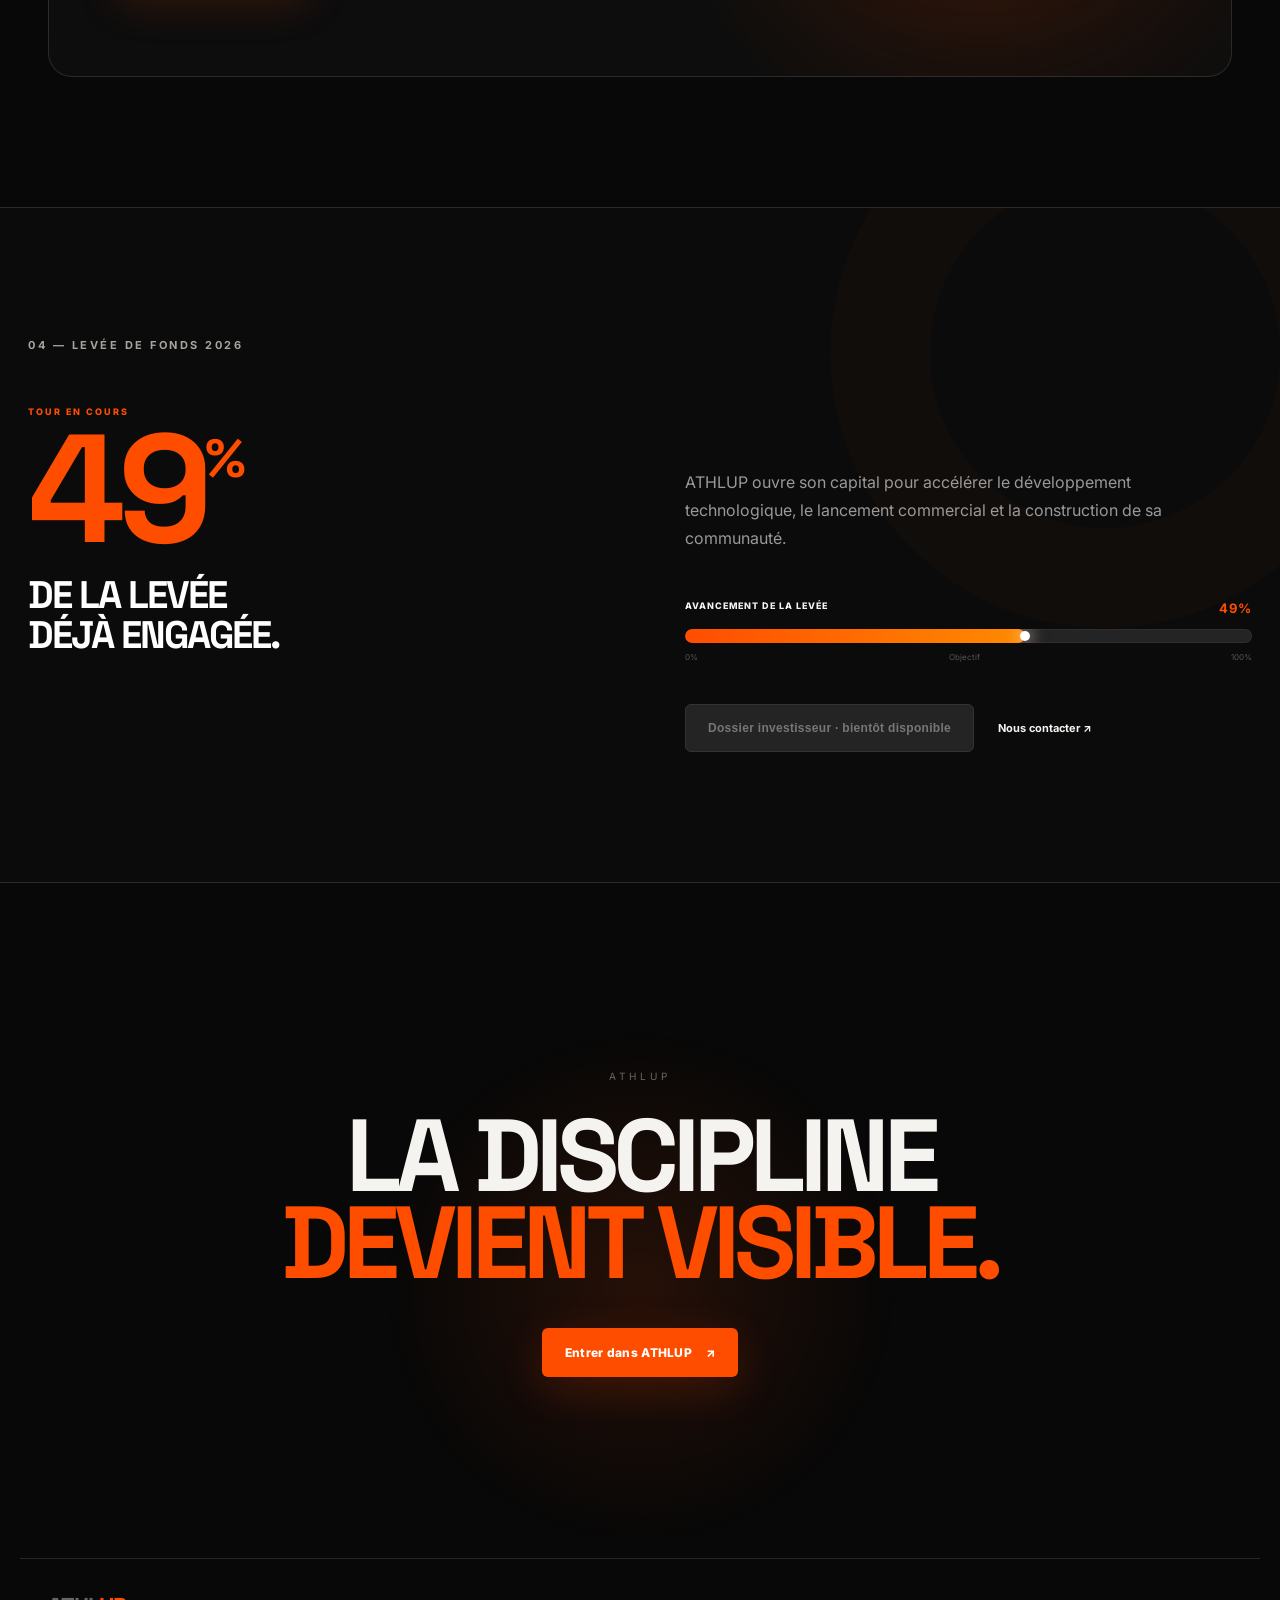
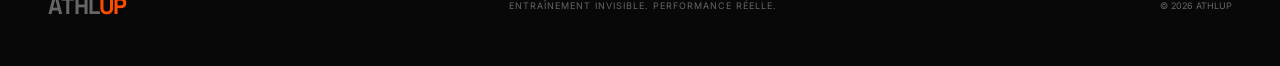
==== commit edffbad7: "Add files via upload" ====
--- a/athlup-landing/index.html
+++ b/athlup-landing/index.html
@@ -1,10 +1,183 @@
-<!doctype html><html lang='fr'><head><meta charset='utf-8'><meta name='viewport' content='width=device-width,initial-scale=1'><title>ATHLUP — L'entraînement invisible</title><meta name='description' content="ATHLUP transforme la discipline quotidienne en progression mesurable, gamifiée et récompensée."><link rel='stylesheet' href='style.css'></head><body>
-<header class='nav'><a class='logo' href='#'>ATHL<span>UP</span></a><nav><a href='#project'>Le projet</a><a href='#app'>L'application</a><a href='#raise'>Investir</a></nav><a class='mini' href='#deck'>Dossier investisseur</a></header>
-<main>
-<section class='hero'><div class='orb'></div><div class='hero-copy'><p class='eyebrow'>PERFORMANCE · DISCIPLINE · COMMUNAUTÉ</p><h1>L'ENTRAÎNEMENT<br><em>INVISIBLE.</em></h1><h2>LA PERFORMANCE RÉELLE.</h2><p class='lead'>ATHLUP transforme les habitudes quotidiennes des sportifs en progression mesurable, gamifiée et récompensée.</p><div class='actions'><a class='btn primary' href='#app'>Découvrir l'application →</a><a class='btn ghost' href='#deck'>Dossier investisseur ↓</a></div></div><div class='phone'><div class='screen'><div class='status'>09:41 <span>● ● ●</span></div><div class='appmark'>ATHL<span>UP</span></div><p class='hello'>Bonjour Corentin 👋</p><h3>Prêt à progresser<br>aujourd'hui ?</h3><div class='session-label'>PROCHAINE SESSION</div><div class='training-card'><div class='brain'>🧠</div><div class='training-copy'><small>PRÉPARATION MENTALE · 8 MIN</small><strong>Active ton cerveau<br>avant le match.</strong><p>Concentration · visualisation · activation</p></div></div><div class='start-training'>▶ &nbsp; COMMENCER L'ENTRAÎNEMENT</div><div class='discipline'><span>🔥 4 jours de discipline</span><b>+120 XP</b></div></div></div></section>
-<section id='project' class='statement'><p class='eyebrow'>LE CONCEPT</p><h2>La performance ne commence<br>pas à l'entraînement.</h2><p>ATHLUP valorise tout ce qui construit un athlète en dehors du terrain.</p><div class='pillars'><span>BOUGER</span><i>+</i><span>DORMIR</span><i>+</i><span>MANGER</span><i>+</i><span>RÉCUPÉRER</span><i>+</i><span>MENTAL</span></div></section>
-<section class='features'><article><b>01</b><h3>Planifier</h3><p>Structurer entraînement visible et invisible dans un agenda pensé pour la performance.</p></article><article><b>02</b><h3>Progresser</h3><p>Transformer les habitudes quotidiennes en discipline mesurable et en progression.</p></article><article><b>03</b><h3>Être récompensé</h3><p>L'activité devient une ressource grâce à une expérience Move-to-Earn engageante.</p></article><article><b>04</b><h3>Partager</h3><p>Créer une émulation sociale autour de l'effort, de la régularité et de la performance.</p></article></section>
-<section id='app' class='app-section'><div><p class='eyebrow'>LE PRODUIT</p><h2>ATHLUP existe déjà.<br><em>Testez l'expérience.</em></h2><p>Scannez le QR code ou ouvrez directement la version actuelle de l'application.</p><a class='btn primary' href='https://athlup-demo.vercel.app/' target='_blank'>Ouvrir l'application →</a></div><div class='qr'><a href='https://athlup-demo.vercel.app/' target='_blank' rel='noopener'><img class='qr-image' src='qr-athlup-app.png' alt='QR code pour ouvrir ATHLUP'></a><p>Scannez avec votre téléphone</p></div></section>
-<section id='raise' class='raise'><div class='raise-head'><div><p class='eyebrow'>LEVÉE DE FONDS 2026</p><h2>Déjà <em>60 %</em><br>engagés.</h2></div><div class='big60'>60<span>%</span></div></div><div class='progress'><div></div></div><div class='scale'><span>0%</span><strong>TOUR EN COURS</strong><span>100%</span></div><p class='raise-copy'>ATHLUP ouvre son capital afin d'accélérer le développement technologique, le lancement commercial et la construction de sa communauté.</p></section>
-<section id='deck' class='deck'><div class='deck-cover'><span>CONFIDENTIEL · 2026</span><div class='logo'>ATHL<span>UP</span></div><h3>DOSSIER<br>INVESTISSEUR</h3><small>L'entraînement invisible.<br>La performance réelle.</small></div><div class='deck-copy'><p class='eyebrow'>ALLER PLUS LOIN</p><h2>Découvrez la vision<br>derrière ATHLUP.</h2><p>Marché, modèle économique, roadmap, stratégie de développement et modalités de la levée.</p><a class='btn primary' href='#' onclick="alert('Le dossier investisseur sera disponible prochainement.'); return false;">Dossier investisseur — bientôt disponible</a></div></section>
-</main><footer><div class='logo'>ATHL<span>UP</span></div><p>© 2026 ATHLUP · Document investisseur</p><a href='mailto:contact@athlup.com'>contact@athlup.com</a></footer></body></html>
+<!doctype html>
+<html lang="fr">
+<head>
+  <meta charset="utf-8">
+  <meta name="viewport" content="width=device-width, initial-scale=1">
+  <meta name="theme-color" content="#080808">
+  <title>ATHLUP — L'entraînement invisible</title>
+  <meta name="description" content="ATHLUP transforme la discipline quotidienne en progression mesurable, gamifiée et récompensée.">
+  <link rel="preconnect" href="https://fonts.googleapis.com">
+  <link rel="preconnect" href="https://fonts.gstatic.com" crossorigin>
+  <link href="https://fonts.googleapis.com/css2?family=Inter:wght@400;500;600;700;800;900&family=Space+Grotesk:wght@500;600;700&display=swap" rel="stylesheet">
+  <link rel="stylesheet" href="./style.css">
+</head>
+<body>
+  <div class="noise"></div>
+  <div class="cursor-glow" id="cursorGlow"></div>
+
+  <header class="nav">
+    <a class="brand" href="#top" aria-label="ATHLUP">
+      <span>ATHL</span><b>UP</b>
+    </a>
+    <nav class="nav-links">
+      <a href="#concept">Concept</a>
+      <a href="#experience">Expérience</a>
+      <a href="#invest">Investisseurs</a>
+    </nav>
+    <a class="nav-cta" href="https://athlup-demo.vercel.app/" target="_blank" rel="noopener">Tester l'app <span>↗</span></a>
+  </header>
+
+  <main id="top">
+    <section class="hero">
+      <div class="hero-orb orb-one"></div>
+      <div class="hero-orb orb-two"></div>
+      <div class="hero-copy reveal">
+        <div class="eyebrow"><span></span> ATHLUP · PERFORMANCE PLATFORM</div>
+        <h1>
+          L'ENTRAÎNEMENT<br>
+          <span class="outline">INVISIBLE.</span><br>
+          <span class="accent">LA PERFORMANCE RÉELLE.</span>
+        </h1>
+        <p class="hero-text">ATHLUP transforme les habitudes qui font la différence — mental, récupération, sommeil, nutrition et mouvement — en progression <strong>mesurable, gamifiée et récompensée.</strong></p>
+        <div class="hero-actions">
+          <a class="btn btn-primary magnetic" href="https://athlup-demo.vercel.app/" target="_blank" rel="noopener">Découvrir l'application <span>↗</span></a>
+          <a class="btn btn-ghost" href="#invest">Découvrir la levée <span>↓</span></a>
+        </div>
+        <div class="micro-proof">
+          <div><strong>01</strong><span>Une app déjà<br>testable</span></div>
+          <div><strong>06</strong><span>Piliers de<br>performance</span></div>
+          <div><strong>60%</strong><span>de la levée<br>engagée</span></div>
+        </div>
+      </div>
+
+      <div class="hero-device reveal delay-1">
+        <div class="floating-chip chip-one">+120 XP <small>aujourd'hui</small></div>
+        <div class="floating-chip chip-two">🔥 4 jours <small>de discipline</small></div>
+        <div class="phone">
+          <div class="phone-top"><span>9:41</span><i></i><span>●●●</span></div>
+          <div class="phone-content">
+            <div class="app-brand">ATHL<span>UP</span></div>
+            <p class="hello">Bonjour Corentin 👋</p>
+            <h3>Prêt à progresser<br>aujourd'hui ?</h3>
+            <div class="session-label">PROCHAINE SESSION</div>
+            <div class="session-card">
+              <div class="session-icon">🧠</div>
+              <div>
+                <h4>Active ton cerveau<br>avant le match.</h4>
+                <p>Préparation mentale · 8 min</p>
+              </div>
+              <div class="audio-bars"><i></i><i></i><i></i><i></i><i></i></div>
+              <button>▶ &nbsp; COMMENCER L'ENTRAÎNEMENT</button>
+            </div>
+            <div class="today">
+              <span>Aujourd'hui</span>
+              <b>68%</b>
+            </div>
+            <div class="mini-progress"><i></i></div>
+            <div class="stats-row"><span>7 284<small>pas</small></span><span>7h42<small>sommeil</small></span><span>1.8L<small>hydratation</small></span></div>
+          </div>
+        </div>
+      </div>
+
+      <div class="scroll-hint">SCROLL <span>↓</span></div>
+    </section>
+
+    <section class="word-stream" aria-label="Piliers ATHLUP">
+      <div class="marquee">
+        <div class="marquee-track">
+          <span>MENTAL</span><i>✦</i><span>SOMMEIL</span><i>✦</i><span>NUTRITION</span><i>✦</i><span>RÉCUPÉRATION</span><i>✦</i><span>MOUVEMENT</span><i>✦</i><span>DISCIPLINE</span><i>✦</i>
+          <span>MENTAL</span><i>✦</i><span>SOMMEIL</span><i>✦</i><span>NUTRITION</span><i>✦</i><span>RÉCUPÉRATION</span><i>✦</i><span>MOUVEMENT</span><i>✦</i><span>DISCIPLINE</span><i>✦</i>
+        </div>
+      </div>
+    </section>
+
+    <section class="manifesto section" id="concept">
+      <div class="section-kicker reveal">01 — LE CONCEPT</div>
+      <div class="manifesto-grid">
+        <h2 class="reveal">La performance ne commence <span>pas</span> à l'entraînement.</h2>
+        <div class="manifesto-copy reveal delay-1">
+          <p>Elle se construit dans tout ce que le sportif fait <strong>avant, après et entre ses séances.</strong></p>
+          <p>ATHLUP rassemble ces comportements dans une expérience unique qui donne envie de revenir chaque jour.</p>
+        </div>
+      </div>
+
+      <div class="pillars">
+        <article class="pillar reveal"><em>01</em><span>🧠</span><h3>Mental</h3><p>Focus, visualisation, préparation et maîtrise émotionnelle.</p></article>
+        <article class="pillar reveal delay-1"><em>02</em><span>🌙</span><h3>Sommeil</h3><p>Construire une récupération qui soutient réellement la performance.</p></article>
+        <article class="pillar reveal delay-2"><em>03</em><span>⚡</span><h3>Nutrition</h3><p>Créer des habitudes simples qui accompagnent l'effort.</p></article>
+        <article class="pillar reveal"><em>04</em><span>♻</span><h3>Récupération</h3><p>Mobilité, respiration et protocoles pour mieux repartir.</p></article>
+        <article class="pillar reveal delay-1"><em>05</em><span>🏃</span><h3>Mouvement</h3><p>Valoriser l'activité quotidienne et la régularité.</p></article>
+        <article class="pillar reveal delay-2"><em>06</em><span>🔥</span><h3>Discipline</h3><p>Transformer la constance en progression visible et gratifiante.</p></article>
+      </div>
+    </section>
+
+    <section class="experience section" id="experience">
+      <div class="section-kicker reveal">02 — L'EXPÉRIENCE</div>
+      <div class="experience-head">
+        <h2 class="reveal">Une boucle qui donne envie<br>de <span class="accent">progresser.</span></h2>
+        <p class="reveal delay-1">Planifier. Agir. Valider. Être récompensé. Recommencer.</p>
+      </div>
+
+      <div class="steps">
+        <div class="step reveal"><b>01</b><h3>PLANIFIER</h3><p>Construire sa journée autour de l'entraînement visible et invisible.</p><span>→</span></div>
+        <div class="step reveal delay-1"><b>02</b><h3>AGIR</h3><p>Réaliser ses routines, ses séances et ses objectifs quotidiens.</p><span>→</span></div>
+        <div class="step reveal delay-2"><b>03</b><h3>PROGRESSER</h3><p>XP, discipline, activité et indicateurs rendent l'effort visible.</p><span>→</span></div>
+        <div class="step reveal delay-3"><b>04</b><h3>PARTAGER</h3><p>Créer une émulation autour de la performance et de la régularité.</p></div>
+      </div>
+    </section>
+
+    <section class="try-app section">
+      <div class="try-card reveal">
+        <div>
+          <div class="section-kicker">03 — TESTER ATHLUP</div>
+          <h2>Le projet n'est pas<br>qu'une idée.</h2>
+          <p>Une version actuelle d'ATHLUP est déjà accessible. Découvrez l'expérience directement depuis votre téléphone.</p>
+          <a class="btn btn-primary magnetic" href="https://athlup-demo.vercel.app/" target="_blank" rel="noopener">Ouvrir l'application <span>↗</span></a>
+        </div>
+        <div class="qr-wrap">
+          <div class="qr-glow"></div>
+          <img src="./qr-athlup-app.png" alt="QR code vers l'application ATHLUP">
+          <span>SCAN TO EXPERIENCE</span>
+        </div>
+      </div>
+    </section>
+
+    <section class="invest section" id="invest">
+      <div class="invest-bg"></div>
+      <div class="section-kicker reveal">04 — LEVÉE DE FONDS 2026</div>
+      <div class="invest-grid">
+        <div class="invest-copy reveal">
+          <p class="invest-label">TOUR EN COURS</p>
+          <h2><span class="counter" data-target="60">0</span><sup>%</sup><br><small>DE LA LEVÉE<br>DÉJÀ ENGAGÉE.</small></h2>
+        </div>
+        <div class="invest-detail reveal delay-1">
+          <p>ATHLUP ouvre son capital pour accélérer le développement technologique, le lancement commercial et la construction de sa communauté.</p>
+          <div class="progress-meta"><span>AVANCEMENT DE LA LEVÉE</span><b id="progressText">0%</b></div>
+          <div class="fund-progress"><div class="fund-fill" data-progress="60"><span></span></div></div>
+          <div class="progress-scale"><span>0%</span><span>Objectif</span><span>100%</span></div>
+          <div class="invest-actions">
+            <button class="btn btn-disabled" type="button" disabled>Dossier investisseur · bientôt disponible</button>
+            <a class="text-link" href="mailto:contact@athlup.com">Nous contacter <span>↗</span></a>
+          </div>
+        </div>
+      </div>
+    </section>
+
+    <section class="final-cta">
+      <div class="reveal">
+        <span>ATHLUP</span>
+        <h2>LA DISCIPLINE<br><i>DEVIENT VISIBLE.</i></h2>
+        <a class="btn btn-primary magnetic" href="https://athlup-demo.vercel.app/" target="_blank" rel="noopener">Entrer dans ATHLUP <span>↗</span></a>
+      </div>
+    </section>
+  </main>
+
+  <footer>
+    <a class="brand" href="#top"><span>ATHL</span><b>UP</b></a>
+    <p>Entraînement invisible. Performance réelle.</p>
+    <span>© 2026 ATHLUP</span>
+  </footer>
+
+  <script src="./script.js"></script>
+</body>
+</html>
--- a/athlup-landing/style.css
+++ b/athlup-landing/style.css
@@ -1 +1,33 @@
-@import url('https://fonts.googleapis.com/css2?family=Inter:wght@400;500;600;700;800;900&display=swap');*{box-sizing:border-box}html{scroll-behavior:smooth}body{margin:0;background:#080808;color:#f5f5f3;font-family:Inter,Arial,sans-serif}a{color:inherit;text-decoration:none}.nav{height:82px;display:flex;align-items:center;justify-content:space-between;padding:0 6vw;border-bottom:1px solid #262626;position:sticky;top:0;background:rgba(8,8,8,.88);backdrop-filter:blur(16px);z-index:20}.logo{font-weight:900;font-size:25px;letter-spacing:-1px}.logo span,em{color:#ff4b00;font-style:normal}.nav nav{display:flex;gap:34px;font-size:13px;color:#aaa}.mini{font-size:12px;border:1px solid #444;padding:11px 15px;border-radius:30px}.hero{min-height:720px;display:grid;grid-template-columns:1.15fr .85fr;align-items:center;padding:80px 9vw;position:relative;overflow:hidden}.orb{position:absolute;width:520px;height:520px;border-radius:50%;background:#ff4b00;filter:blur(150px);opacity:.12;right:-160px;top:60px}.eyebrow{font-size:11px;font-weight:800;letter-spacing:2.6px;color:#ff4b00}.hero h1{font-size:clamp(58px,7vw,105px);line-height:.88;letter-spacing:-6px;margin:25px 0 8px}.hero h2{font-size:clamp(25px,3vw,44px);letter-spacing:-2px;margin:0}.lead{max-width:570px;color:#aaa;line-height:1.7;font-size:17px;margin:30px 0}.actions{display:flex;gap:12px;flex-wrap:wrap}.btn{display:inline-block;padding:15px 20px;border-radius:5px;font-size:13px;font-weight:700}.primary{background:#ff4b00}.ghost{border:1px solid #3b3b3b}.phone{justify-self:center;width:285px;padding:9px;background:#191919;border:1px solid #393939;border-radius:42px;transform:rotate(4deg);box-shadow:0 35px 90px #000}.screen{min-height:570px;border-radius:34px;background:linear-gradient(155deg,#181818,#080808);padding:24px;overflow:hidden}.status{font-size:10px;display:flex;justify-content:space-between}.appmark{font-size:14px;font-weight:900;margin:40px 0}.appmark span{color:#ff4b00}.screen p{color:#888;font-size:12px}.screen h3{font-size:25px;letter-spacing:-1px;margin-bottom:24px}.hello{margin-bottom:8px}.session-label{font-size:8px;font-weight:800;letter-spacing:1.5px;color:#777;margin-bottom:10px}.training-card{background:#171717;border:1px solid #292929;border-radius:18px;padding:16px;display:flex;gap:12px;align-items:flex-start}.brain{width:40px;height:40px;border-radius:12px;background:#2a180f;display:grid;place-items:center;font-size:20px;flex:0 0 auto}.training-copy small{display:block;color:#ff4b00;font-size:6.5px;font-weight:800;letter-spacing:.6px;margin-bottom:8px}.training-copy strong{display:block;font-size:16px;line-height:1.08;letter-spacing:-.5px}.training-copy p{font-size:7.5px;margin:8px 0 0;color:#777}.start-training{margin-top:14px;background:#ff4b00;padding:14px 10px;border-radius:12px;text-align:center;font-size:8.5px;font-weight:900;letter-spacing:.25px}.discipline{margin-top:14px;padding-top:13px;border-top:1px solid #242424;display:flex;justify-content:space-between;align-items:center;font-size:7.5px;color:#888}.discipline b{color:#ff4b00;font-size:8px}.qr-image{display:block;margin:auto;width:220px;height:220px;background:#fff;padding:10px;border-radius:4px}.statement{text-align:center;padding:130px 8vw;background:#f1f0ec;color:#101010}.statement h2,.app-section h2,.raise h2,.deck h2{font-size:clamp(40px,5vw,70px);letter-spacing:-4px;line-height:1;margin:20px 0}.statement>p:not(.eyebrow){color:#666}.pillars{margin-top:55px;display:flex;justify-content:center;align-items:center;gap:18px;flex-wrap:wrap;font-weight:900;font-size:14px}.pillars i{color:#ff4b00}.features{display:grid;grid-template-columns:repeat(4,1fr);padding:0 7vw;background:#f1f0ec;color:#111}.features article{padding:70px 30px;border-top:1px solid #ccc;border-right:1px solid #ccc}.features article:last-child{border-right:0}.features b{color:#ff4b00;font-size:11px}.features h3{font-size:25px}.features p{color:#666;font-size:13px;line-height:1.7}.app-section{padding:120px 12vw;display:grid;grid-template-columns:1fr .55fr;align-items:center;gap:100px}.app-section p:not(.eyebrow){color:#999;line-height:1.7;max-width:550px;margin-bottom:30px}.qr{text-align:center}.qr-placeholder{margin:auto;width:220px;height:220px;background:#fff;color:#111;display:grid;place-content:center;font-size:50px;font-weight:900;line-height:.6;border:14px solid #fff;box-shadow:inset 0 0 0 3px #111}.qr-placeholder small{font-size:12px}.qr p{font-size:10px;color:#777}.raise{padding:120px 9vw;background:#ff4b00;color:#080808}.raise .eyebrow{color:#111}.raise-head{display:flex;justify-content:space-between;align-items:flex-end}.raise h2 em{color:#fff}.big60{font-size:150px;font-weight:900;letter-spacing:-12px;line-height:.8}.big60 span{font-size:50px;letter-spacing:-4px}.progress{height:20px;background:rgba(0,0,0,.2);margin-top:60px}.progress div{width:60%;height:100%;background:#111}.scale{display:flex;justify-content:space-between;font-size:9px;font-weight:800;margin-top:10px}.raise-copy{max-width:650px;font-size:15px;line-height:1.7;margin-top:50px}.deck{padding:120px 12vw;display:grid;grid-template-columns:.6fr 1fr;gap:100px;align-items:center}.deck-cover{width:290px;height:390px;background:#efeee9;color:#111;padding:28px;box-shadow:25px 25px 0 #171717;display:flex;flex-direction:column}.deck-cover>span{font-size:7px;letter-spacing:2px}.deck-cover .logo{margin-top:75px}.deck-cover h3{font-size:35px;line-height:.95;margin:20px 0}.deck-cover small{margin-top:auto;color:#777}.deck-copy p:not(.eyebrow){color:#999;line-height:1.7;max-width:520px;margin-bottom:30px}footer{border-top:1px solid #262626;padding:35px 6vw;display:flex;align-items:center;gap:35px;color:#777;font-size:11px}footer p{margin-left:auto}@media(max-width:800px){.nav nav{display:none}.mini{display:none}.hero{grid-template-columns:1fr;padding:70px 7vw}.hero h1{letter-spacing:-4px}.phone{margin-top:70px}.features{grid-template-columns:1fr 1fr}.app-section,.deck{grid-template-columns:1fr;gap:60px}.raise-head{display:block}.big60{margin-top:50px;font-size:110px}.deck-cover{margin:auto}footer{flex-wrap:wrap}footer p{margin-left:0}.statement h2,.app-section h2,.raise h2,.deck h2{letter-spacing:-2px}}@media(max-width:500px){.features{grid-template-columns:1fr}.features article{border-right:0}.hero{padding-top:50px}.hero h1{font-size:55px}.app-section,.deck,.raise,.statement{padding:85px 7vw}.pillars{gap:11px}.big60{font-size:90px}}
+:root{
+  --bg:#080808;--panel:#101010;--panel2:#151515;--text:#f5f3ef;--muted:#a4a19b;
+  --orange:#ff4d00;--orange2:#ff7a00;--line:rgba(255,255,255,.12);--max:1240px
+}
+*{box-sizing:border-box}html{scroll-behavior:smooth}body{margin:0;background:var(--bg);color:var(--text);font-family:Inter,Arial,sans-serif;overflow-x:hidden}
+a{color:inherit;text-decoration:none}.noise{position:fixed;inset:0;pointer-events:none;z-index:20;opacity:.035;background-image:url("data:image/svg+xml,%3Csvg viewBox='0 0 180 180' xmlns='http://www.w3.org/2000/svg'%3E%3Cfilter id='n'%3E%3CfeTurbulence type='fractalNoise' baseFrequency='.9' numOctaves='4' stitchTiles='stitch'/%3E%3C/filter%3E%3Crect width='100%25' height='100%25' filter='url(%23n)' opacity='.8'/%3E%3C/svg%3E")}
+.cursor-glow{position:fixed;width:420px;height:420px;border-radius:50%;pointer-events:none;z-index:-1;background:radial-gradient(circle,rgba(255,77,0,.11),transparent 65%);transform:translate(-50%,-50%);transition:opacity .3s}
+.nav{height:78px;position:fixed;top:0;left:0;right:0;z-index:15;display:flex;align-items:center;justify-content:space-between;padding:0 max(28px,calc((100vw - var(--max))/2));background:rgba(8,8,8,.64);backdrop-filter:blur(18px);border-bottom:1px solid rgba(255,255,255,.06)}
+.brand{font-family:"Space Grotesk";font-size:23px;font-weight:700;letter-spacing:-1px}.brand b{color:var(--orange)}.nav-links{display:flex;gap:32px;font-size:13px;color:#bbb}.nav-links a:hover{color:white}.nav-cta{font-size:12px;font-weight:700;border:1px solid var(--line);padding:12px 17px;border-radius:99px}.nav-cta:hover{border-color:var(--orange);color:var(--orange)}
+.hero{min-height:100vh;max-width:var(--max);margin:auto;padding:150px 28px 70px;display:grid;grid-template-columns:1.15fr .85fr;align-items:center;gap:60px;position:relative}
+.hero-copy,.hero-device{position:relative;z-index:2}.eyebrow,.section-kicker{font-size:11px;font-weight:700;letter-spacing:2.5px;color:#a7a39e}.eyebrow span{display:inline-block;width:25px;height:2px;background:var(--orange);vertical-align:middle;margin-right:9px}
+.hero h1{font-family:"Space Grotesk";font-size:clamp(54px,6.4vw,94px);line-height:.9;letter-spacing:-5px;margin:28px 0 30px;font-weight:700}.hero h1 .outline{-webkit-text-stroke:1px rgba(255,255,255,.75);color:transparent}.accent{color:var(--orange)}
+.hero-text{font-size:17px;line-height:1.75;color:#aaa;max-width:650px}.hero-text strong{color:#eee}.hero-actions{display:flex;gap:12px;margin:34px 0 45px;flex-wrap:wrap}
+.btn{display:inline-flex;align-items:center;justify-content:center;gap:14px;padding:16px 22px;border-radius:6px;font-size:12px;font-weight:800;letter-spacing:.3px;border:1px solid transparent;transition:.25s ease;cursor:pointer}.btn-primary{background:var(--orange);color:white;box-shadow:0 12px 45px rgba(255,77,0,.18)}.btn-primary:hover{background:#ff6325;transform:translateY(-2px)}.btn-ghost{border-color:var(--line);color:#ddd}.btn-ghost:hover{border-color:#777}.btn-disabled{background:#242424;color:#777;border-color:#333;cursor:not-allowed}
+.micro-proof{display:flex;gap:38px}.micro-proof div{display:flex;align-items:center;gap:10px}.micro-proof strong{font-family:"Space Grotesk";font-size:24px}.micro-proof span{font-size:10px;color:#777;line-height:1.35;text-transform:uppercase;letter-spacing:.7px}
+.hero-device{display:flex;justify-content:center}.phone{width:330px;height:650px;border:1px solid rgba(255,255,255,.2);border-radius:48px;padding:11px;background:linear-gradient(145deg,#222,#070707 50%);box-shadow:0 50px 110px rgba(0,0,0,.65),0 0 0 5px #050505;transform:rotate(3deg);transition:transform .5s ease}.phone:hover{transform:rotate(0) translateY(-8px)}
+.phone:before{content:"";position:absolute;inset:9px;border-radius:39px;background:radial-gradient(circle at 70% 5%,rgba(255,77,0,.18),transparent 30%);pointer-events:none}.phone-top{height:34px;padding:7px 16px;display:flex;justify-content:space-between;font-size:9px;position:relative;z-index:2}.phone-top i{width:75px;height:22px;background:#000;border-radius:20px;position:absolute;left:50%;top:2px;transform:translateX(-50%)}
+.phone-content{padding:13px 18px;position:relative;z-index:2}.app-brand{font-family:"Space Grotesk";font-weight:700;font-size:16px;margin-bottom:40px}.app-brand span{color:var(--orange)}.hello{font-size:10px;color:#aaa;margin:0 0 8px}.phone h3{font-family:"Space Grotesk";font-size:25px;line-height:1.05;margin:0 0 32px}.session-label{font-size:8px;letter-spacing:1.7px;color:#777;margin-bottom:10px}.session-card{position:relative;background:linear-gradient(145deg,#1d1d1d,#101010);border:1px solid rgba(255,77,0,.28);border-radius:20px;padding:18px;overflow:hidden}.session-card:before{content:"";position:absolute;width:140px;height:140px;background:var(--orange);filter:blur(80px);opacity:.13;right:-40px;top:-60px}.session-icon{font-size:24px;margin-bottom:15px}.session-card h4{font-family:"Space Grotesk";font-size:20px;line-height:1.05;margin:0 0 7px}.session-card p{font-size:9px;color:#888}.session-card button{width:100%;margin-top:19px;padding:13px 8px;border:0;border-radius:8px;background:var(--orange);color:#fff;font-size:9px;font-weight:800}.audio-bars{height:30px;display:flex;gap:3px;align-items:center;margin-top:12px}.audio-bars i{display:block;width:3px;background:var(--orange);border-radius:3px;animation:bars 1.1s infinite ease-in-out}.audio-bars i:nth-child(1){height:8px}.audio-bars i:nth-child(2){height:22px;animation-delay:.15s}.audio-bars i:nth-child(3){height:14px;animation-delay:.3s}.audio-bars i:nth-child(4){height:28px;animation-delay:.45s}.audio-bars i:nth-child(5){height:11px;animation-delay:.6s}@keyframes bars{50%{transform:scaleY(.45);opacity:.55}}
+.today{display:flex;justify-content:space-between;margin-top:26px;font-size:10px}.today b{color:var(--orange)}.mini-progress{height:5px;background:#242424;border-radius:10px;margin:9px 0 18px;overflow:hidden}.mini-progress i{display:block;width:68%;height:100%;background:linear-gradient(90deg,var(--orange),var(--orange2));border-radius:10px}.stats-row{display:flex;justify-content:space-between}.stats-row span{font-size:11px;font-weight:700}.stats-row small{display:block;font-size:7px;color:#666;font-weight:500;margin-top:3px}
+.floating-chip{position:absolute;background:rgba(20,20,20,.82);border:1px solid var(--line);backdrop-filter:blur(10px);padding:11px 14px;border-radius:12px;font-size:11px;font-weight:800;z-index:4;box-shadow:0 15px 45px rgba(0,0,0,.35);animation:float 4s ease-in-out infinite}.floating-chip small{display:block;color:#777;font-size:8px;font-weight:500;margin-top:3px}.chip-one{right:-15px;top:90px}.chip-two{left:-35px;bottom:130px;animation-delay:1.5s}@keyframes float{50%{transform:translateY(-10px)}}
+.hero-orb{position:absolute;border-radius:50%;filter:blur(90px);opacity:.22;pointer-events:none}.orb-one{width:420px;height:420px;background:var(--orange);right:30px;top:120px}.orb-two{width:260px;height:260px;background:#6931ff;right:280px;bottom:80px;opacity:.08}.scroll-hint{position:absolute;bottom:28px;left:28px;font-size:8px;letter-spacing:2px;color:#555}.scroll-hint span{color:var(--orange)}
+.word-stream{border-top:1px solid var(--line);border-bottom:1px solid var(--line);overflow:hidden;transform:rotate(-1deg);background:var(--orange);color:#090909}.marquee{width:100%;overflow:hidden}.marquee-track{display:flex;width:max-content;gap:28px;align-items:center;padding:18px 0;animation:marquee 24s linear infinite;font-family:"Space Grotesk";font-weight:700;font-size:22px;letter-spacing:-.5px}.marquee-track i{font-style:normal;font-size:12px}@keyframes marquee{to{transform:translateX(-50%)}}
+.section{max-width:var(--max);margin:auto;padding:130px 28px}.manifesto-grid{display:grid;grid-template-columns:1.25fr .75fr;gap:80px;margin-top:28px;align-items:end}.manifesto h2,.experience h2,.try-card h2{font-family:"Space Grotesk";font-size:clamp(42px,5vw,70px);line-height:.98;letter-spacing:-3px;margin:0}.manifesto h2 span{color:#555}.manifesto-copy{font-size:16px;color:#999;line-height:1.7}.manifesto-copy strong{color:white}
+.pillars{display:grid;grid-template-columns:repeat(3,1fr);margin-top:75px;border-top:1px solid var(--line);border-left:1px solid var(--line)}.pillar{min-height:260px;padding:28px;border-right:1px solid var(--line);border-bottom:1px solid var(--line);position:relative;transition:.35s}.pillar:hover{background:#101010;transform:translateY(-4px)}.pillar em{font-size:9px;color:#555;font-style:normal}.pillar>span{display:block;font-size:27px;margin:40px 0 18px}.pillar h3{font-family:"Space Grotesk";font-size:22px;margin:0 0 10px}.pillar p{font-size:12px;color:#777;line-height:1.6;max-width:270px}
+.experience{padding-top:70px}.experience-head{display:flex;justify-content:space-between;align-items:end;margin:28px 0 65px}.experience-head p{color:#777;font-size:13px}.steps{display:grid;grid-template-columns:repeat(4,1fr);border:1px solid var(--line)}.step{padding:32px;min-height:270px;border-right:1px solid var(--line);position:relative}.step:last-child{border-right:0}.step b{font-size:10px;color:var(--orange)}.step h3{font-family:"Space Grotesk";font-size:25px;margin:70px 0 12px}.step p{font-size:12px;color:#777;line-height:1.6}.step>span{position:absolute;right:20px;top:50%;font-size:20px;color:#333}.step:hover{background:linear-gradient(180deg,rgba(255,77,0,.07),transparent)}
+.try-app{padding-top:50px}.try-card{min-height:470px;border:1px solid var(--line);border-radius:24px;padding:70px;display:grid;grid-template-columns:1fr .55fr;align-items:center;position:relative;overflow:hidden;background:radial-gradient(circle at 80% 50%,rgba(255,77,0,.12),transparent 35%),#0d0d0d}.try-card p{color:#888;line-height:1.7;max-width:570px;margin:22px 0 30px}.qr-wrap{justify-self:center;text-align:center;position:relative}.qr-wrap img{width:205px;height:205px;background:white;padding:14px;border-radius:14px;position:relative;z-index:2;box-shadow:0 20px 60px rgba(0,0,0,.4)}.qr-wrap span{display:block;font-size:8px;letter-spacing:2px;color:#777;margin-top:15px}.qr-glow{position:absolute;width:240px;height:240px;background:var(--orange);filter:blur(90px);opacity:.2;left:50%;top:50%;transform:translate(-50%,-50%)}
+.invest{max-width:none;padding-left:max(28px,calc((100vw - var(--max))/2));padding-right:max(28px,calc((100vw - var(--max))/2));position:relative;overflow:hidden;background:#0b0b0b;border-top:1px solid var(--line);border-bottom:1px solid var(--line)}.invest-bg{position:absolute;width:550px;height:550px;border:100px solid rgba(255,77,0,.025);border-radius:50%;right:-100px;top:-130px}.invest-grid{display:grid;grid-template-columns:1fr 1fr;gap:90px;margin-top:45px;position:relative}.invest-label{font-size:9px;letter-spacing:2px;color:var(--orange);font-weight:800}.invest-copy h2{font-family:"Space Grotesk";font-size:clamp(90px,12vw,165px);line-height:.62;letter-spacing:-8px;margin:25px 0 0;color:var(--orange)}.invest-copy sup{font-size:.35em;vertical-align:top;letter-spacing:-2px}.invest-copy small{display:inline-block;color:white;font-size:.25em;line-height:1.05;letter-spacing:-2px;margin-top:38px}.invest-detail{padding-top:55px}.invest-detail>p{color:#999;line-height:1.75;max-width:560px}.progress-meta,.progress-scale{display:flex;justify-content:space-between}.progress-meta{margin-top:48px;font-size:9px;font-weight:800;letter-spacing:1px}.progress-meta b{color:var(--orange);font-size:13px}.fund-progress{height:14px;background:#242424;border-radius:20px;margin:13px 0 9px;overflow:hidden;box-shadow:inset 0 0 0 1px rgba(255,255,255,.05)}.fund-fill{height:100%;width:0;background:linear-gradient(90deg,var(--orange),#ff8a00);border-radius:20px;position:relative;box-shadow:0 0 30px rgba(255,77,0,.35)}.fund-fill span{position:absolute;right:0;top:50%;width:10px;height:10px;background:#fff;border-radius:50%;transform:translate(50%,-50%);box-shadow:0 0 15px white}.progress-scale{font-size:8px;color:#555}.invest-actions{display:flex;align-items:center;gap:24px;margin-top:42px;flex-wrap:wrap}.text-link{font-size:11px;font-weight:700}.text-link:hover{color:var(--orange)}
+.final-cta{min-height:75vh;display:grid;place-items:center;text-align:center;padding:100px 28px;background:radial-gradient(circle at 50% 60%,rgba(255,77,0,.12),transparent 34%)}.final-cta>div>span{font-size:10px;letter-spacing:4px;color:#666}.final-cta h2{font-family:"Space Grotesk";font-size:clamp(55px,8vw,110px);line-height:.85;letter-spacing:-6px;margin:28px 0 42px}.final-cta h2 i{font-style:normal;color:var(--orange)}
+footer{max-width:var(--max);margin:auto;padding:32px 28px 45px;display:flex;justify-content:space-between;align-items:center;border-top:1px solid var(--line);color:#666;font-size:9px}footer p{letter-spacing:1px;text-transform:uppercase}
+.reveal{opacity:0;transform:translateY(35px);transition:opacity .8s cubic-bezier(.2,.7,.2,1),transform .8s cubic-bezier(.2,.7,.2,1)}.reveal.visible{opacity:1;transform:none}.delay-1{transition-delay:.12s}.delay-2{transition-delay:.22s}.delay-3{transition-delay:.32s}
+@media(max-width:900px){.nav-links{display:none}.hero{grid-template-columns:1fr;padding-top:130px}.hero h1{letter-spacing:-3px}.hero-device{margin-top:30px}.manifesto-grid,.invest-grid,.try-card{grid-template-columns:1fr}.pillars{grid-template-columns:repeat(2,1fr)}.steps{grid-template-columns:repeat(2,1fr)}.step:nth-child(2){border-right:0}.try-card{padding:45px}.qr-wrap{margin-top:25px}.invest-detail{padding-top:0}.invest-copy h2{font-size:110px}.experience-head{display:block}.experience-head p{margin-top:20px}}
+@media(max-width:600px){.nav{height:68px;padding:0 18px}.nav-cta{padding:10px 13px}.hero,.section{padding-left:18px;padding-right:18px}.hero{padding-top:115px;gap:25px}.hero h1{font-size:49px;letter-spacing:-2.8px}.hero-text{font-size:14px}.micro-proof{gap:17px;flex-wrap:wrap}.phone{width:290px;height:610px}.floating-chip{display:none}.pillars,.steps{grid-template-columns:1fr}.pillar,.step{border-right:1px solid var(--line)!important}.manifesto-grid{gap:30px}.manifesto h2,.experience h2,.try-card h2{font-size:42px;letter-spacing:-2px}.try-card{padding:35px 24px}.invest{padding-top:100px;padding-bottom:100px}.invest-copy h2{font-size:90px;letter-spacing:-5px}.invest-copy small{font-size:.3em;letter-spacing:-1px}.final-cta h2{letter-spacing:-3px}.word-stream{transform:none}footer{flex-direction:column;gap:14px;text-align:center}}
+@media(prefers-reduced-motion:reduce){*{scroll-behavior:auto!important;animation:none!important;transition:none!important}.reveal{opacity:1;transform:none}.fund-fill{width:60%}}
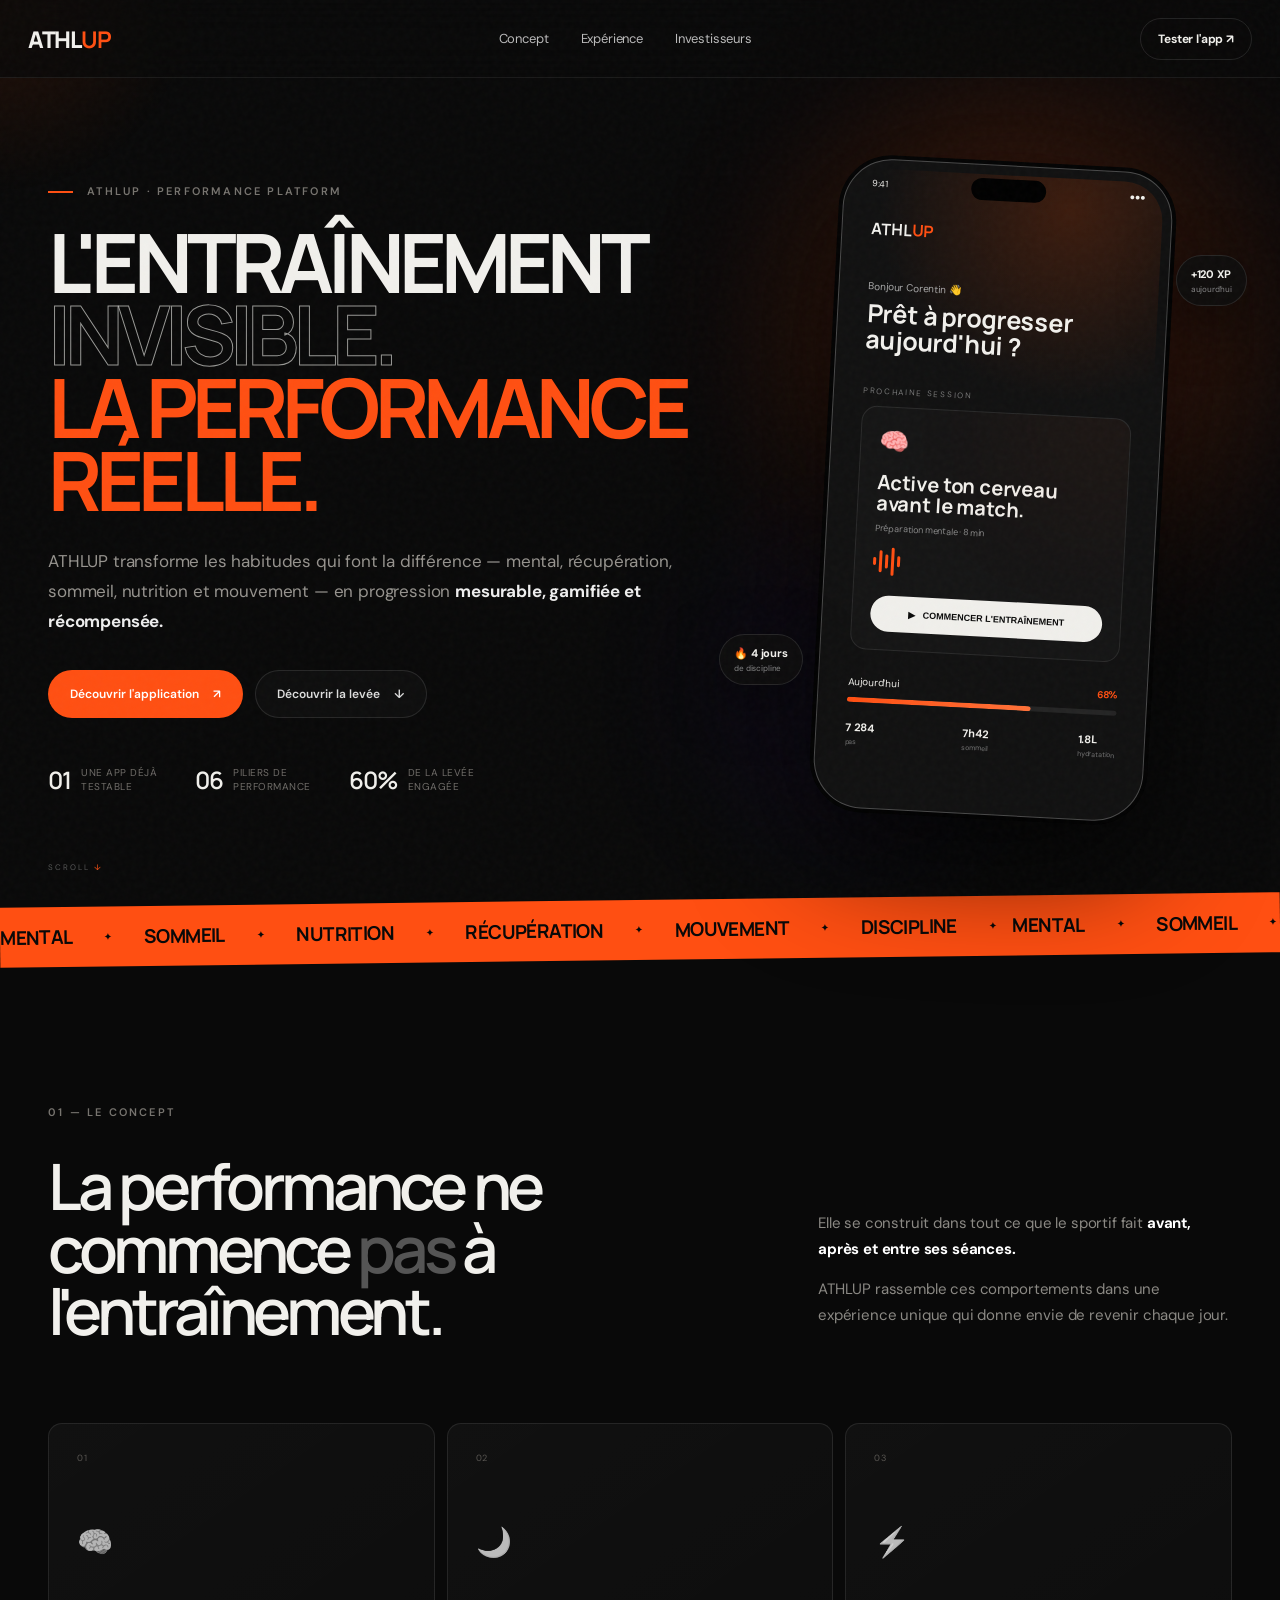
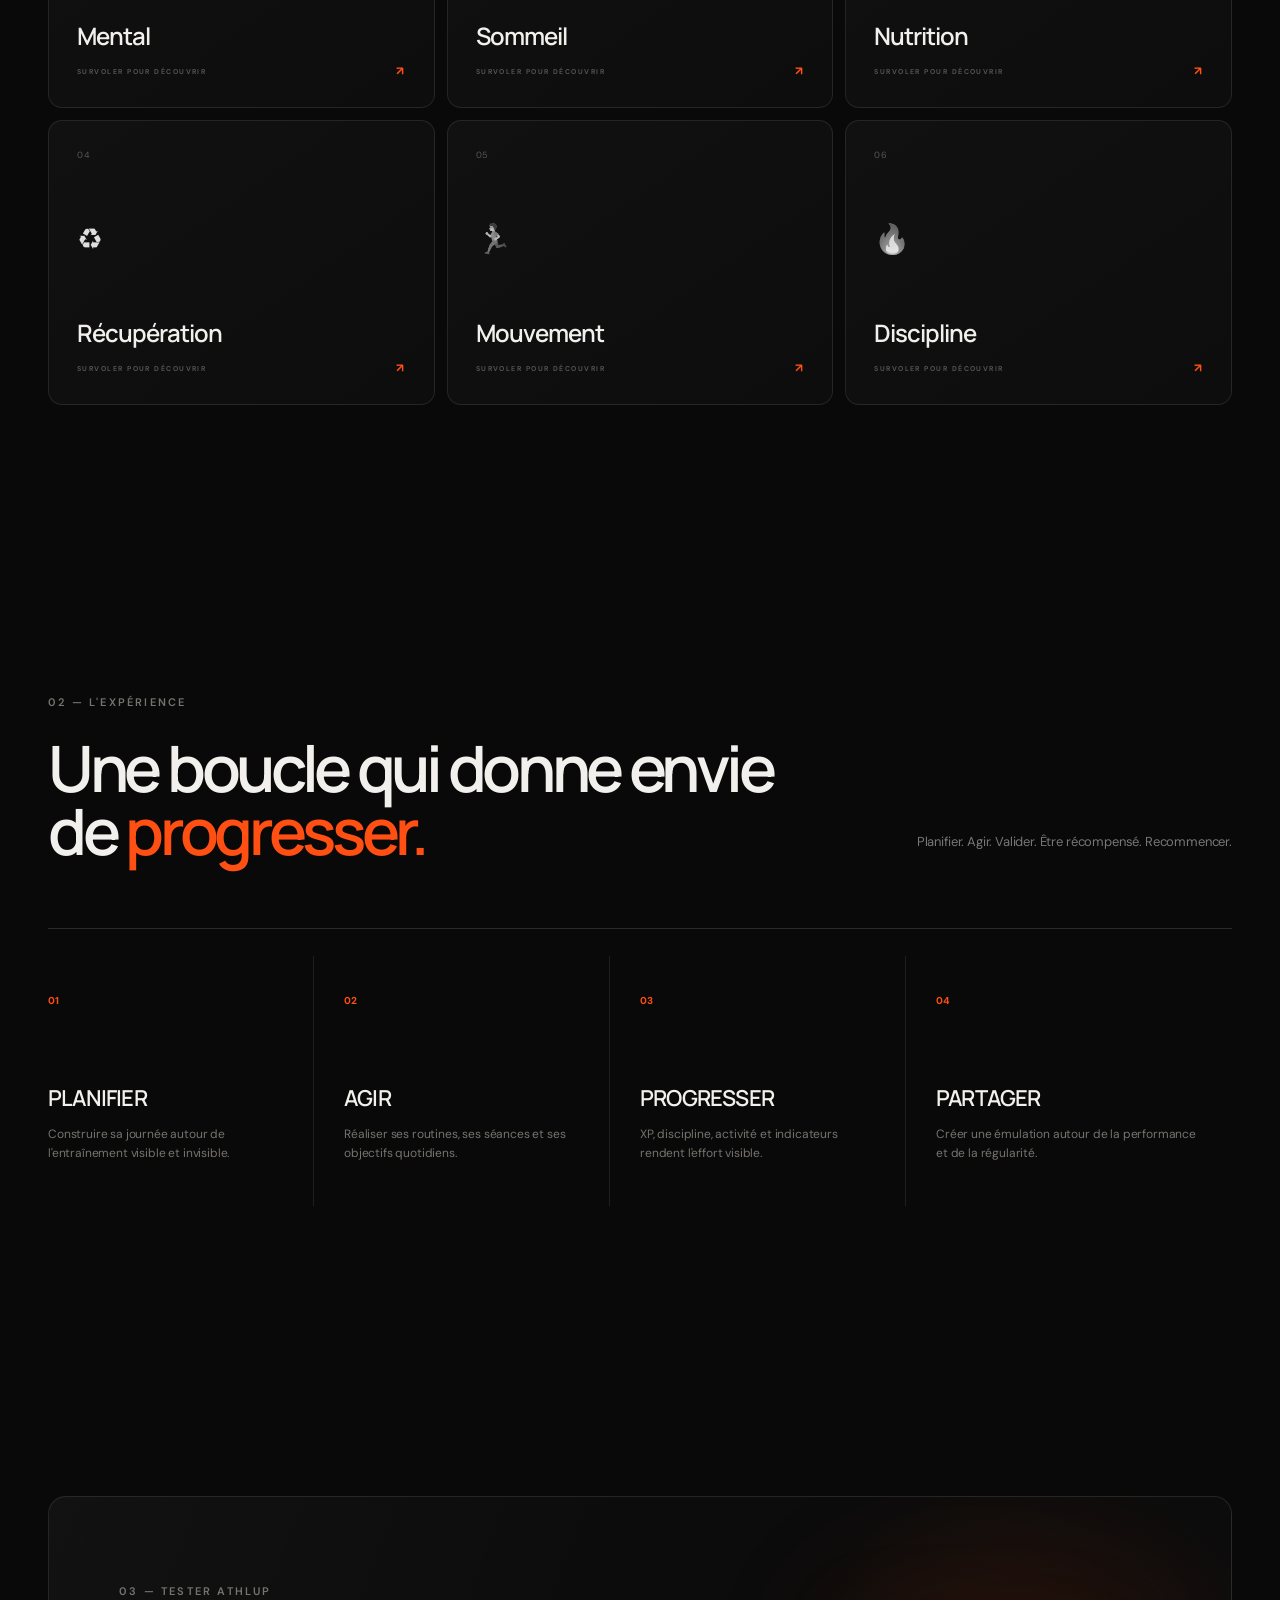
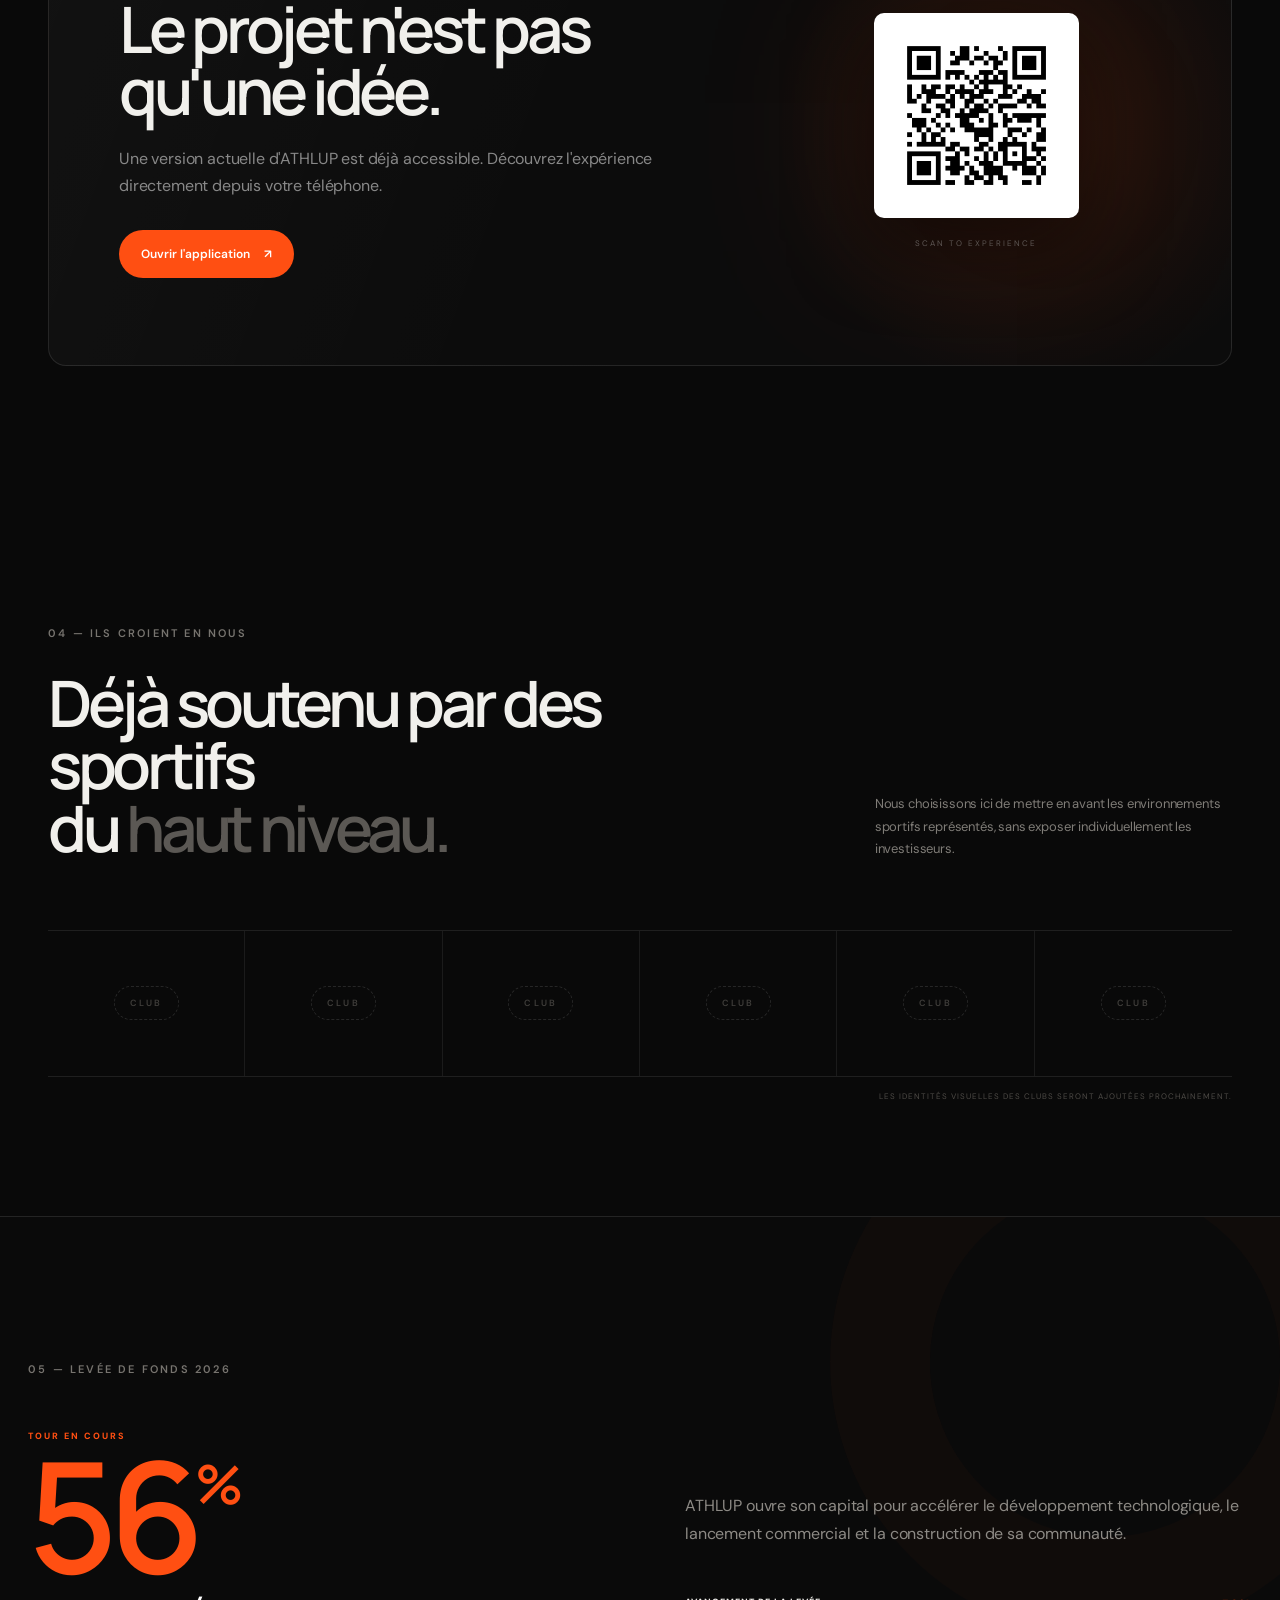
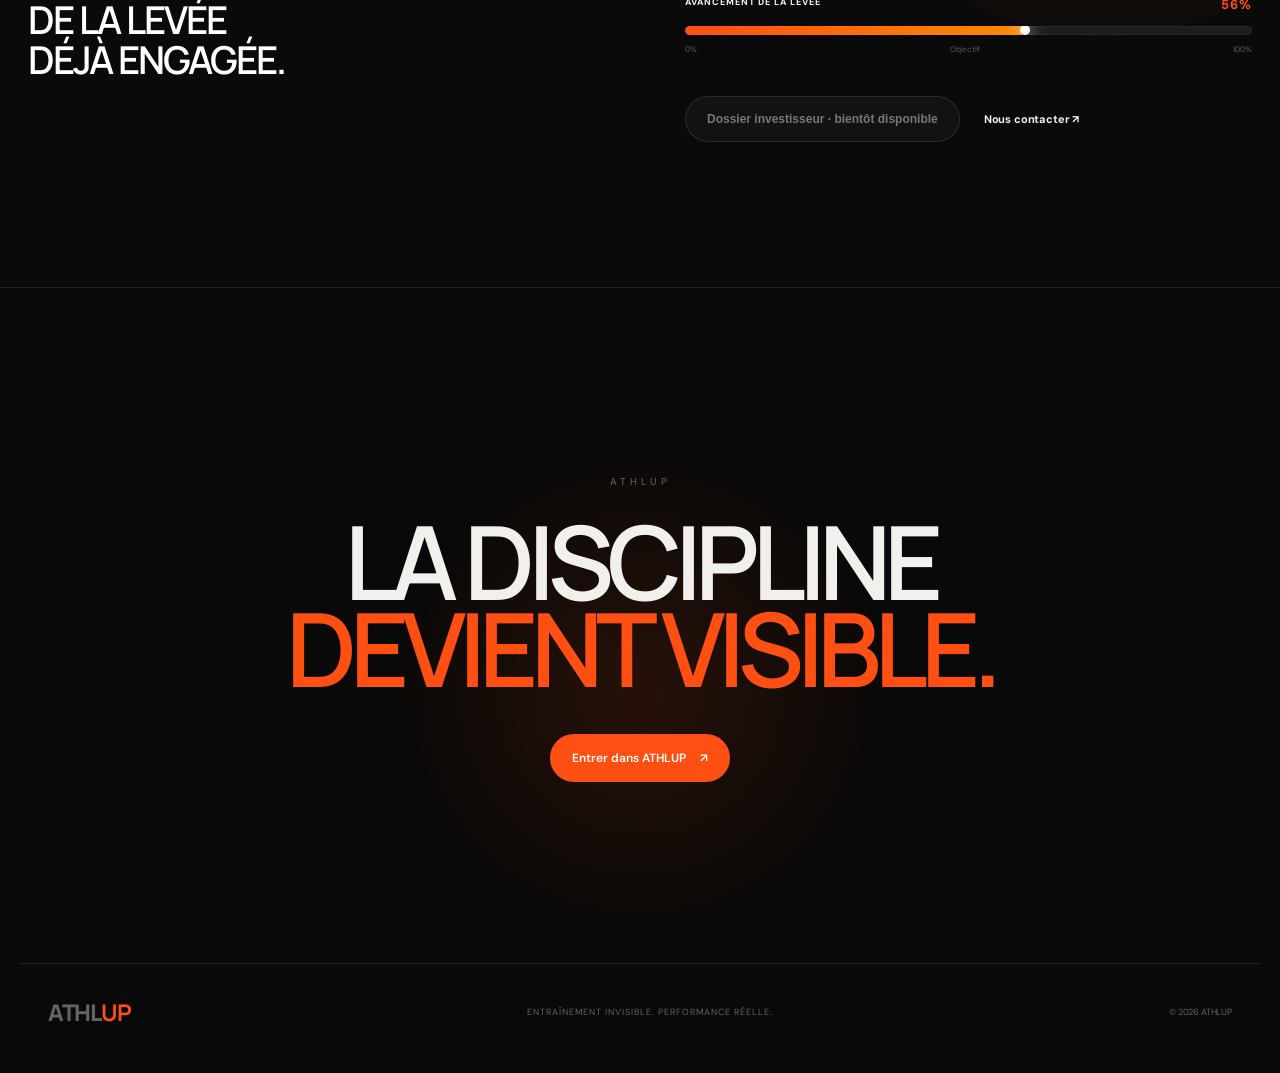
==== commit 0217e31a: "Add files via upload" ====
--- a/athlup-landing/index.html
+++ b/athlup-landing/index.html
@@ -8,7 +8,7 @@
   <meta name="description" content="ATHLUP transforme la discipline quotidienne en progression mesurable, gamifiée et récompensée.">
   <link rel="preconnect" href="https://fonts.googleapis.com">
   <link rel="preconnect" href="https://fonts.gstatic.com" crossorigin>
-  <link href="https://fonts.googleapis.com/css2?family=Inter:wght@400;500;600;700;800;900&family=Space+Grotesk:wght@500;600;700&display=swap" rel="stylesheet">
+  <link href="https://fonts.googleapis.com/css2?family=DM+Sans:opsz,wght@9..40,400;9..40,500;9..40,600&family=Manrope:wght@500;600;700;800&display=swap" rel="stylesheet">
   <link rel="stylesheet" href="./style.css">
 </head>
 <body>
@@ -85,8 +85,15 @@
     <section class="word-stream" aria-label="Piliers ATHLUP">
       <div class="marquee">
         <div class="marquee-track">
-          <span>MENTAL</span><i>✦</i><span>SOMMEIL</span><i>✦</i><span>NUTRITION</span><i>✦</i><span>RÉCUPÉRATION</span><i>✦</i><span>MOUVEMENT</span><i>✦</i><span>DISCIPLINE</span><i>✦</i>
-          <span>MENTAL</span><i>✦</i><span>SOMMEIL</span><i>✦</i><span>NUTRITION</span><i>✦</i><span>RÉCUPÉRATION</span><i>✦</i><span>MOUVEMENT</span><i>✦</i><span>DISCIPLINE</span><i>✦</i>
+          <div class="marquee-group">
+            <span>MENTAL</span><i>✦</i><span>SOMMEIL</span><i>✦</i><span>NUTRITION</span><i>✦</i><span>RÉCUPÉRATION</span><i>✦</i><span>MOUVEMENT</span><i>✦</i><span>DISCIPLINE</span><i>✦</i>
+          </div>
+          <div class="marquee-group" aria-hidden="true">
+            <span>MENTAL</span><i>✦</i><span>SOMMEIL</span><i>✦</i><span>NUTRITION</span><i>✦</i><span>RÉCUPÉRATION</span><i>✦</i><span>MOUVEMENT</span><i>✦</i><span>DISCIPLINE</span><i>✦</i>
+          </div>
+          <div class="marquee-group" aria-hidden="true">
+            <span>MENTAL</span><i>✦</i><span>SOMMEIL</span><i>✦</i><span>NUTRITION</span><i>✦</i><span>RÉCUPÉRATION</span><i>✦</i><span>MOUVEMENT</span><i>✦</i><span>DISCIPLINE</span><i>✦</i>
+          </div>
         </div>
       </div>
     </section>
@@ -101,13 +108,109 @@
         </div>
       </div>
 
-      <div class="pillars">
-        <article class="pillar reveal"><em>01</em><span>🧠</span><h3>Mental</h3><p>Focus, visualisation, préparation et maîtrise émotionnelle.</p></article>
-        <article class="pillar reveal delay-1"><em>02</em><span>🌙</span><h3>Sommeil</h3><p>Construire une récupération qui soutient réellement la performance.</p></article>
-        <article class="pillar reveal delay-2"><em>03</em><span>⚡</span><h3>Nutrition</h3><p>Créer des habitudes simples qui accompagnent l'effort.</p></article>
-        <article class="pillar reveal"><em>04</em><span>♻</span><h3>Récupération</h3><p>Mobilité, respiration et protocoles pour mieux repartir.</p></article>
-        <article class="pillar reveal delay-1"><em>05</em><span>🏃</span><h3>Mouvement</h3><p>Valoriser l'activité quotidienne et la régularité.</p></article>
-        <article class="pillar reveal delay-2"><em>06</em><span>🔥</span><h3>Discipline</h3><p>Transformer la constance en progression visible et gratifiante.</p></article>
+      <div class="pillars flip-grid">
+        <article class="pillar flip-card reveal" tabindex="0">
+          <div class="flip-card-inner">
+            <div class="flip-face flip-front">
+              <em>01</em>
+              <span class="pillar-icon">🧠</span>
+              <div class="front-bottom">
+                <h3>Mental</h3>
+                <small>SURVOLER POUR DÉCOUVRIR <b>↗</b></small>
+              </div>
+            </div>
+            <div class="flip-face flip-back">
+              <div class="back-top"><em>01</em><span>Mental</span></div>
+              <p>Focus, visualisation, préparation et maîtrise émotionnelle.</p>
+              <div class="back-mark">🧠</div>
+            </div>
+          </div>
+        </article>
+        <article class="pillar flip-card reveal" tabindex="0">
+          <div class="flip-card-inner">
+            <div class="flip-face flip-front">
+              <em>02</em>
+              <span class="pillar-icon">🌙</span>
+              <div class="front-bottom">
+                <h3>Sommeil</h3>
+                <small>SURVOLER POUR DÉCOUVRIR <b>↗</b></small>
+              </div>
+            </div>
+            <div class="flip-face flip-back">
+              <div class="back-top"><em>02</em><span>Sommeil</span></div>
+              <p>Construire une récupération qui soutient réellement la performance.</p>
+              <div class="back-mark">🌙</div>
+            </div>
+          </div>
+        </article>
+        <article class="pillar flip-card reveal" tabindex="0">
+          <div class="flip-card-inner">
+            <div class="flip-face flip-front">
+              <em>03</em>
+              <span class="pillar-icon">⚡</span>
+              <div class="front-bottom">
+                <h3>Nutrition</h3>
+                <small>SURVOLER POUR DÉCOUVRIR <b>↗</b></small>
+              </div>
+            </div>
+            <div class="flip-face flip-back">
+              <div class="back-top"><em>03</em><span>Nutrition</span></div>
+              <p>Créer des habitudes simples qui accompagnent l'effort.</p>
+              <div class="back-mark">⚡</div>
+            </div>
+          </div>
+        </article>
+        <article class="pillar flip-card reveal" tabindex="0">
+          <div class="flip-card-inner">
+            <div class="flip-face flip-front">
+              <em>04</em>
+              <span class="pillar-icon">♻</span>
+              <div class="front-bottom">
+                <h3>Récupération</h3>
+                <small>SURVOLER POUR DÉCOUVRIR <b>↗</b></small>
+              </div>
+            </div>
+            <div class="flip-face flip-back">
+              <div class="back-top"><em>04</em><span>Récupération</span></div>
+              <p>Mobilité, respiration et protocoles pour mieux repartir.</p>
+              <div class="back-mark">♻</div>
+            </div>
+          </div>
+        </article>
+        <article class="pillar flip-card reveal" tabindex="0">
+          <div class="flip-card-inner">
+            <div class="flip-face flip-front">
+              <em>05</em>
+              <span class="pillar-icon">🏃</span>
+              <div class="front-bottom">
+                <h3>Mouvement</h3>
+                <small>SURVOLER POUR DÉCOUVRIR <b>↗</b></small>
+              </div>
+            </div>
+            <div class="flip-face flip-back">
+              <div class="back-top"><em>05</em><span>Mouvement</span></div>
+              <p>Valoriser l'activité quotidienne et la régularité.</p>
+              <div class="back-mark">🏃</div>
+            </div>
+          </div>
+        </article>
+        <article class="pillar flip-card reveal" tabindex="0">
+          <div class="flip-card-inner">
+            <div class="flip-face flip-front">
+              <em>06</em>
+              <span class="pillar-icon">🔥</span>
+              <div class="front-bottom">
+                <h3>Discipline</h3>
+                <small>SURVOLER POUR DÉCOUVRIR <b>↗</b></small>
+              </div>
+            </div>
+            <div class="flip-face flip-back">
+              <div class="back-top"><em>06</em><span>Discipline</span></div>
+              <p>Transformer la constance en progression visible et gratifiante.</p>
+              <div class="back-mark">🔥</div>
+            </div>
+          </div>
+        </article>
       </div>
     </section>
 
@@ -142,9 +245,28 @@
       </div>
     </section>
 
+
+    <section class="believers section" id="believers">
+      <div class="section-kicker reveal">04 — ILS CROIENT EN NOUS</div>
+      <div class="believers-head">
+        <h2 class="reveal">Déjà soutenu par des sportifs<br>du <span>haut niveau.</span></h2>
+        <p class="reveal delay-1">Nous choisissons ici de mettre en avant les environnements sportifs représentés, sans exposer individuellement les investisseurs.</p>
+      </div>
+
+      <div class="club-wall reveal">
+        <div class="club-placeholder"><span>CLUB</span></div>
+        <div class="club-placeholder"><span>CLUB</span></div>
+        <div class="club-placeholder"><span>CLUB</span></div>
+        <div class="club-placeholder"><span>CLUB</span></div>
+        <div class="club-placeholder"><span>CLUB</span></div>
+        <div class="club-placeholder"><span>CLUB</span></div>
+      </div>
+      <p class="club-note reveal">Les identités visuelles des clubs seront ajoutées prochainement.</p>
+    </section>
+
     <section class="invest section" id="invest">
       <div class="invest-bg"></div>
-      <div class="section-kicker reveal">04 — LEVÉE DE FONDS 2026</div>
+      <div class="section-kicker reveal">05 — LEVÉE DE FONDS 2026</div>
       <div class="invest-grid">
         <div class="invest-copy reveal">
           <p class="invest-label">TOUR EN COURS</p>
--- a/athlup-landing/style.css
+++ b/athlup-landing/style.css
@@ -31,3 +31,368 @@
 @media(max-width:900px){.nav-links{display:none}.hero{grid-template-columns:1fr;padding-top:130px}.hero h1{letter-spacing:-3px}.hero-device{margin-top:30px}.manifesto-grid,.invest-grid,.try-card{grid-template-columns:1fr}.pillars{grid-template-columns:repeat(2,1fr)}.steps{grid-template-columns:repeat(2,1fr)}.step:nth-child(2){border-right:0}.try-card{padding:45px}.qr-wrap{margin-top:25px}.invest-detail{padding-top:0}.invest-copy h2{font-size:110px}.experience-head{display:block}.experience-head p{margin-top:20px}}
 @media(max-width:600px){.nav{height:68px;padding:0 18px}.nav-cta{padding:10px 13px}.hero,.section{padding-left:18px;padding-right:18px}.hero{padding-top:115px;gap:25px}.hero h1{font-size:49px;letter-spacing:-2.8px}.hero-text{font-size:14px}.micro-proof{gap:17px;flex-wrap:wrap}.phone{width:290px;height:610px}.floating-chip{display:none}.pillars,.steps{grid-template-columns:1fr}.pillar,.step{border-right:1px solid var(--line)!important}.manifesto-grid{gap:30px}.manifesto h2,.experience h2,.try-card h2{font-size:42px;letter-spacing:-2px}.try-card{padding:35px 24px}.invest{padding-top:100px;padding-bottom:100px}.invest-copy h2{font-size:90px;letter-spacing:-5px}.invest-copy small{font-size:.3em;letter-spacing:-1px}.final-cta h2{letter-spacing:-3px}.word-stream{transform:none}footer{flex-direction:column;gap:14px;text-align:center}}
 @media(prefers-reduced-motion:reduce){*{scroll-behavior:auto!important;animation:none!important;transition:none!important}.reveal{opacity:1;transform:none}.fund-fill{width:60%}}
+
+
+/* =========================================================
+   ATHLUP V4 — premium art direction
+   Editorial sports-tech, quieter surfaces, stronger hierarchy
+   ========================================================= */
+:root{
+  --bg:#090909;
+  --panel:#0d0d0d;
+  --panel2:#111111;
+  --text:#f1f0ec;
+  --muted:#8b8984;
+  --orange:#ff4f12;
+  --orange2:#ff7138;
+  --line:rgba(255,255,255,.105);
+}
+body{font-family:"DM Sans",Arial,sans-serif;letter-spacing:-.01em}
+.brand,.hero h1,.phone h3,.session-card h4,.manifesto h2,.experience h2,.try-card h2,
+.pillar h3,.step h3,.invest-copy h2,.final-cta h2,.app-brand{
+  font-family:"Manrope",Arial,sans-serif;
+}
+.nav{background:rgba(9,9,9,.78);border-bottom:1px solid rgba(255,255,255,.075)}
+.brand{font-weight:800;letter-spacing:-1.3px}
+.eyebrow,.section-kicker{font-weight:600;letter-spacing:2.2px;color:#77746f}
+.hero h1{font-weight:700;letter-spacing:-5.8px;line-height:.89}
+.hero h1 .outline{-webkit-text-stroke:1px rgba(241,240,236,.62)}
+.hero-text{color:#96938e;font-weight:400}
+.btn{border-radius:999px;padding:15px 21px;font-weight:600;letter-spacing:0}
+.btn-primary{box-shadow:none}
+.btn-primary:hover{box-shadow:0 10px 40px rgba(255,79,18,.16)}
+.btn-ghost{background:rgba(255,255,255,.025)}
+.micro-proof strong{font-family:"Manrope";font-weight:600;letter-spacing:-1px}
+.micro-proof span{letter-spacing:.5px;color:#6f6c68}
+
+/* Phone: product, not sci-fi mockup */
+.phone{border:1px solid rgba(255,255,255,.24);background:#111;border-radius:49px;box-shadow:0 45px 120px rgba(0,0,0,.72),0 0 0 4px #050505}
+.session-card{background:#151515;border:1px solid rgba(255,255,255,.09);border-radius:16px}
+.session-card:before{opacity:.08}
+.session-card button{border-radius:999px;background:#f0efeb;color:#0a0a0a}
+.floating-chip{background:rgba(14,14,14,.88);border:1px solid rgba(255,255,255,.1);border-radius:999px;box-shadow:0 16px 55px rgba(0,0,0,.5)}
+
+/* Seamless ticker */
+.word-stream{transform:rotate(-.7deg);background:var(--orange);border:0}
+.marquee-track{display:flex;width:max-content;gap:0;padding:0;animation:athlupTicker 28s linear infinite}
+.marquee-group{display:flex;flex-shrink:0;align-items:center;gap:32px;padding:17px 16px 17px 0}
+.marquee-group span{font-family:"Manrope";font-weight:700;font-size:19px;letter-spacing:-.6px;white-space:nowrap}
+.marquee-group i{font-style:normal;font-size:9px}
+@keyframes athlupTicker{from{transform:translateX(0)}to{transform:translateX(-33.333333%)}}
+
+/* Editorial sections */
+.section{padding-top:145px;padding-bottom:145px}
+.manifesto-grid{margin-top:36px}
+.manifesto h2,.experience h2,.try-card h2{font-weight:600;letter-spacing:-4.3px}
+.manifesto-copy{color:#8b8984;font-size:15px}
+
+/* Replace generic SaaS boxes with restrained editorial tiles */
+.pillars{
+  gap:12px;
+  border:0;
+  margin-top:80px;
+}
+.pillar{
+  min-height:285px;
+  border:1px solid rgba(255,255,255,.09)!important;
+  border-radius:14px;
+  padding:27px;
+  background:linear-gradient(145deg,rgba(255,255,255,.028),rgba(255,255,255,.008));
+  overflow:hidden;
+}
+.pillar:after{
+  content:"";position:absolute;left:26px;right:26px;bottom:0;height:1px;
+  background:var(--orange);transform:scaleX(0);transform-origin:left;transition:transform .45s ease;
+}
+.pillar:hover{background:#101010;transform:translateY(-3px);border-color:rgba(255,255,255,.17)!important}
+.pillar:hover:after{transform:scaleX(1)}
+.pillar>span{filter:grayscale(1);opacity:.86;font-size:24px}
+.pillar h3{font-size:20px;font-weight:600;letter-spacing:-.7px}
+.pillar p{color:#77736e}
+.pillar em{color:#5d5a56}
+
+/* Steps become a continuous timeline, not four cards */
+.steps{
+  border:0;
+  gap:0;
+  position:relative;
+  padding-top:28px;
+}
+.steps:before{
+  content:"";position:absolute;left:0;right:0;top:0;height:1px;background:rgba(255,255,255,.14)
+}
+.step{
+  min-height:250px;
+  border:0;
+  border-right:1px solid rgba(255,255,255,.085);
+  padding:32px 30px 24px 0;
+  margin-right:30px;
+}
+.step:last-child{border-right:0;margin-right:0}
+.step h3{font-size:22px;font-weight:600;letter-spacing:-.8px;margin-top:74px}
+.step p{color:#77736e}
+.step>span{display:none}
+.step:hover{background:none}
+.step:hover h3{color:var(--orange)}
+
+/* App test block: glassless, architectural */
+.try-card{
+  border-radius:18px;
+  border:1px solid rgba(255,255,255,.1);
+  background:
+    linear-gradient(110deg,rgba(255,255,255,.025),transparent 45%),
+    radial-gradient(circle at 84% 50%,rgba(255,79,18,.1),transparent 26%),
+    #0c0c0c;
+}
+.qr-wrap img{border-radius:10px;box-shadow:0 25px 80px rgba(0,0,0,.55)}
+.qr-glow{opacity:.12}
+
+/* Fundraising: serious / institutional, while still ATHLUP */
+.invest{background:#0a0a0a}
+.invest-copy h2{font-weight:600;letter-spacing:-9px}
+.fund-progress{height:9px;background:#1d1d1d}
+.fund-fill{box-shadow:none}
+.invest-detail>p{color:#8d8a85}
+.progress-scale{color:#5d5a56}
+.btn-disabled{border-radius:999px;background:#121212;border-color:rgba(255,255,255,.1)}
+.final-cta h2{font-weight:600;letter-spacing:-7px}
+footer{color:#66625e}
+
+/* Finer motion */
+.reveal{transform:translateY(22px);transition-duration:.95s}
+.pillar,.step,.btn{transition-timing-function:cubic-bezier(.2,.7,.2,1)}
+
+@media(max-width:900px){
+  .pillars{gap:10px}
+}
+@media(max-width:600px){
+  .hero h1{letter-spacing:-3.1px}
+  .manifesto h2,.experience h2,.try-card h2{letter-spacing:-2.5px}
+  .pillar{min-height:240px}
+  .steps{gap:0}
+  .step{margin-right:0;padding-right:20px;border-right:0;border-bottom:1px solid rgba(255,255,255,.08)}
+  .word-stream{transform:none}
+  .marquee-group span{font-size:16px}
+  .invest-copy h2{letter-spacing:-6px}
+  .final-cta h2{letter-spacing:-4px}
+}
+
+
+/* =========================================================
+   V5 — ATHLUP interactive pillar flip cards
+   Front = pillar / Back = essential message
+   ========================================================= */
+.flip-grid{
+  perspective:1400px;
+  align-items:stretch;
+}
+.flip-card{
+  min-height:285px;
+  padding:0 !important;
+  background:transparent !important;
+  border:0 !important;
+  overflow:visible !important;
+  perspective:1200px;
+}
+.flip-card:after{display:none !important}
+.flip-card-inner{
+  position:relative;
+  width:100%;
+  height:100%;
+  min-height:285px;
+  transform-style:preserve-3d;
+  transition:transform .72s cubic-bezier(.2,.72,.2,1);
+}
+.flip-card:hover .flip-card-inner,
+.flip-card:focus-visible .flip-card-inner{
+  transform:rotateY(180deg);
+}
+.flip-face{
+  position:absolute;
+  inset:0;
+  padding:28px;
+  border:1px solid rgba(255,255,255,.095);
+  border-radius:14px;
+  backface-visibility:hidden;
+  -webkit-backface-visibility:hidden;
+  overflow:hidden;
+}
+.flip-front{
+  display:flex;
+  flex-direction:column;
+  background:
+    linear-gradient(145deg,rgba(255,255,255,.025),rgba(255,255,255,.006)),
+    #0b0b0b;
+}
+.flip-front:before{
+  content:"";
+  position:absolute;
+  width:130px;height:130px;
+  border-radius:50%;
+  background:var(--orange);
+  filter:blur(90px);
+  opacity:0;
+  right:-40px;bottom:-55px;
+  transition:opacity .35s ease;
+}
+.flip-card:hover .flip-front:before{opacity:.09}
+.flip-face em{
+  font-style:normal;
+  font-size:9px;
+  color:#595652;
+  letter-spacing:.8px;
+}
+.pillar-icon{
+  display:block;
+  margin:auto 0 !important;
+  font-size:29px !important;
+  filter:grayscale(1);
+  opacity:.92;
+}
+.front-bottom h3{
+  margin:0 0 11px;
+  font-family:"Manrope",Arial,sans-serif;
+  font-size:24px;
+  font-weight:600;
+  letter-spacing:-1px;
+}
+.front-bottom small{
+  display:flex;
+  justify-content:space-between;
+  align-items:center;
+  font-size:7px;
+  letter-spacing:1.45px;
+  color:#5d5955;
+  font-weight:600;
+}
+.front-bottom small b{
+  font-size:12px;
+  color:var(--orange);
+}
+.flip-back{
+  transform:rotateY(180deg);
+  display:flex;
+  flex-direction:column;
+  justify-content:space-between;
+  background:var(--orange);
+  color:#090909;
+  border-color:var(--orange);
+}
+.back-top{
+  display:flex;
+  justify-content:space-between;
+  align-items:center;
+  font-size:9px;
+  font-weight:700;
+  letter-spacing:1.2px;
+  text-transform:uppercase;
+}
+.flip-back em{color:rgba(9,9,9,.48)}
+.flip-back p{
+  margin:auto 0;
+  max-width:92%;
+  color:#090909 !important;
+  font-family:"Manrope",Arial,sans-serif;
+  font-size:clamp(20px,1.8vw,27px) !important;
+  line-height:1.16 !important;
+  font-weight:600;
+  letter-spacing:-1.15px;
+}
+.back-mark{
+  align-self:flex-end;
+  font-size:23px;
+  filter:grayscale(1);
+  opacity:.5;
+}
+.flip-card:hover{transform:none !important}
+
+/* Hover-only on pointer devices. On touch, cards stay readable on front. */
+@media (hover:none){
+  .flip-card:hover .flip-card-inner{transform:none}
+  .front-bottom small{display:none}
+}
+@media(max-width:600px){
+  .flip-card,.flip-card-inner{min-height:235px}
+  .flip-face{padding:23px}
+  .flip-back p{font-size:22px !important}
+}
+@media(prefers-reduced-motion:reduce){
+  .flip-card-inner{transition:none}
+}
+
+
+/* =========================================================
+   V6 — "Ils croient en nous" / club wall
+   Intentionally neutral placeholders until club marks are supplied
+   ========================================================= */
+.believers{padding-top:115px;padding-bottom:115px}
+.believers-head{
+  display:grid;
+  grid-template-columns:1.15fr .55fr;
+  gap:80px;
+  align-items:end;
+  margin-top:32px;
+}
+.believers-head h2{
+  margin:0;
+  font-family:"Manrope",Arial,sans-serif;
+  font-size:clamp(42px,5vw,70px);
+  line-height:.98;
+  letter-spacing:-4.3px;
+  font-weight:600;
+}
+.believers-head h2 span{color:#5b5854}
+.believers-head p{
+  margin:0;
+  color:#7f7c77;
+  font-size:13px;
+  line-height:1.7;
+}
+.club-wall{
+  display:grid;
+  grid-template-columns:repeat(6,1fr);
+  margin-top:70px;
+  border-top:1px solid rgba(255,255,255,.09);
+  border-bottom:1px solid rgba(255,255,255,.09);
+}
+.club-placeholder{
+  min-height:145px;
+  display:grid;
+  place-items:center;
+  position:relative;
+  border-right:1px solid rgba(255,255,255,.075);
+  transition:background .3s ease;
+}
+.club-placeholder:last-child{border-right:0}
+.club-placeholder span{
+  font-size:9px;
+  letter-spacing:2.2px;
+  font-weight:600;
+  color:#3f3d3a;
+  border:1px dashed rgba(255,255,255,.12);
+  border-radius:999px;
+  padding:10px 15px;
+}
+.club-placeholder:hover{background:rgba(255,255,255,.018)}
+.club-placeholder:hover span{color:#66615c;border-color:rgba(255,79,18,.25)}
+.club-note{
+  margin:14px 0 0;
+  text-align:right;
+  color:#4e4b47;
+  font-size:8px;
+  letter-spacing:1px;
+  text-transform:uppercase;
+}
+@media(max-width:900px){
+  .believers-head{grid-template-columns:1fr;gap:25px}
+  .club-wall{grid-template-columns:repeat(3,1fr)}
+  .club-placeholder:nth-child(3){border-right:0}
+  .club-placeholder:nth-child(-n+3){border-bottom:1px solid rgba(255,255,255,.075)}
+}
+@media(max-width:600px){
+  .believers-head h2{font-size:42px;letter-spacing:-2.5px}
+  .club-wall{grid-template-columns:repeat(2,1fr);margin-top:45px}
+  .club-placeholder{min-height:120px;border-bottom:1px solid rgba(255,255,255,.075)!important}
+  .club-placeholder:nth-child(2n){border-right:0}
+  .club-placeholder:nth-last-child(-n+2){border-bottom:0!important}
+}
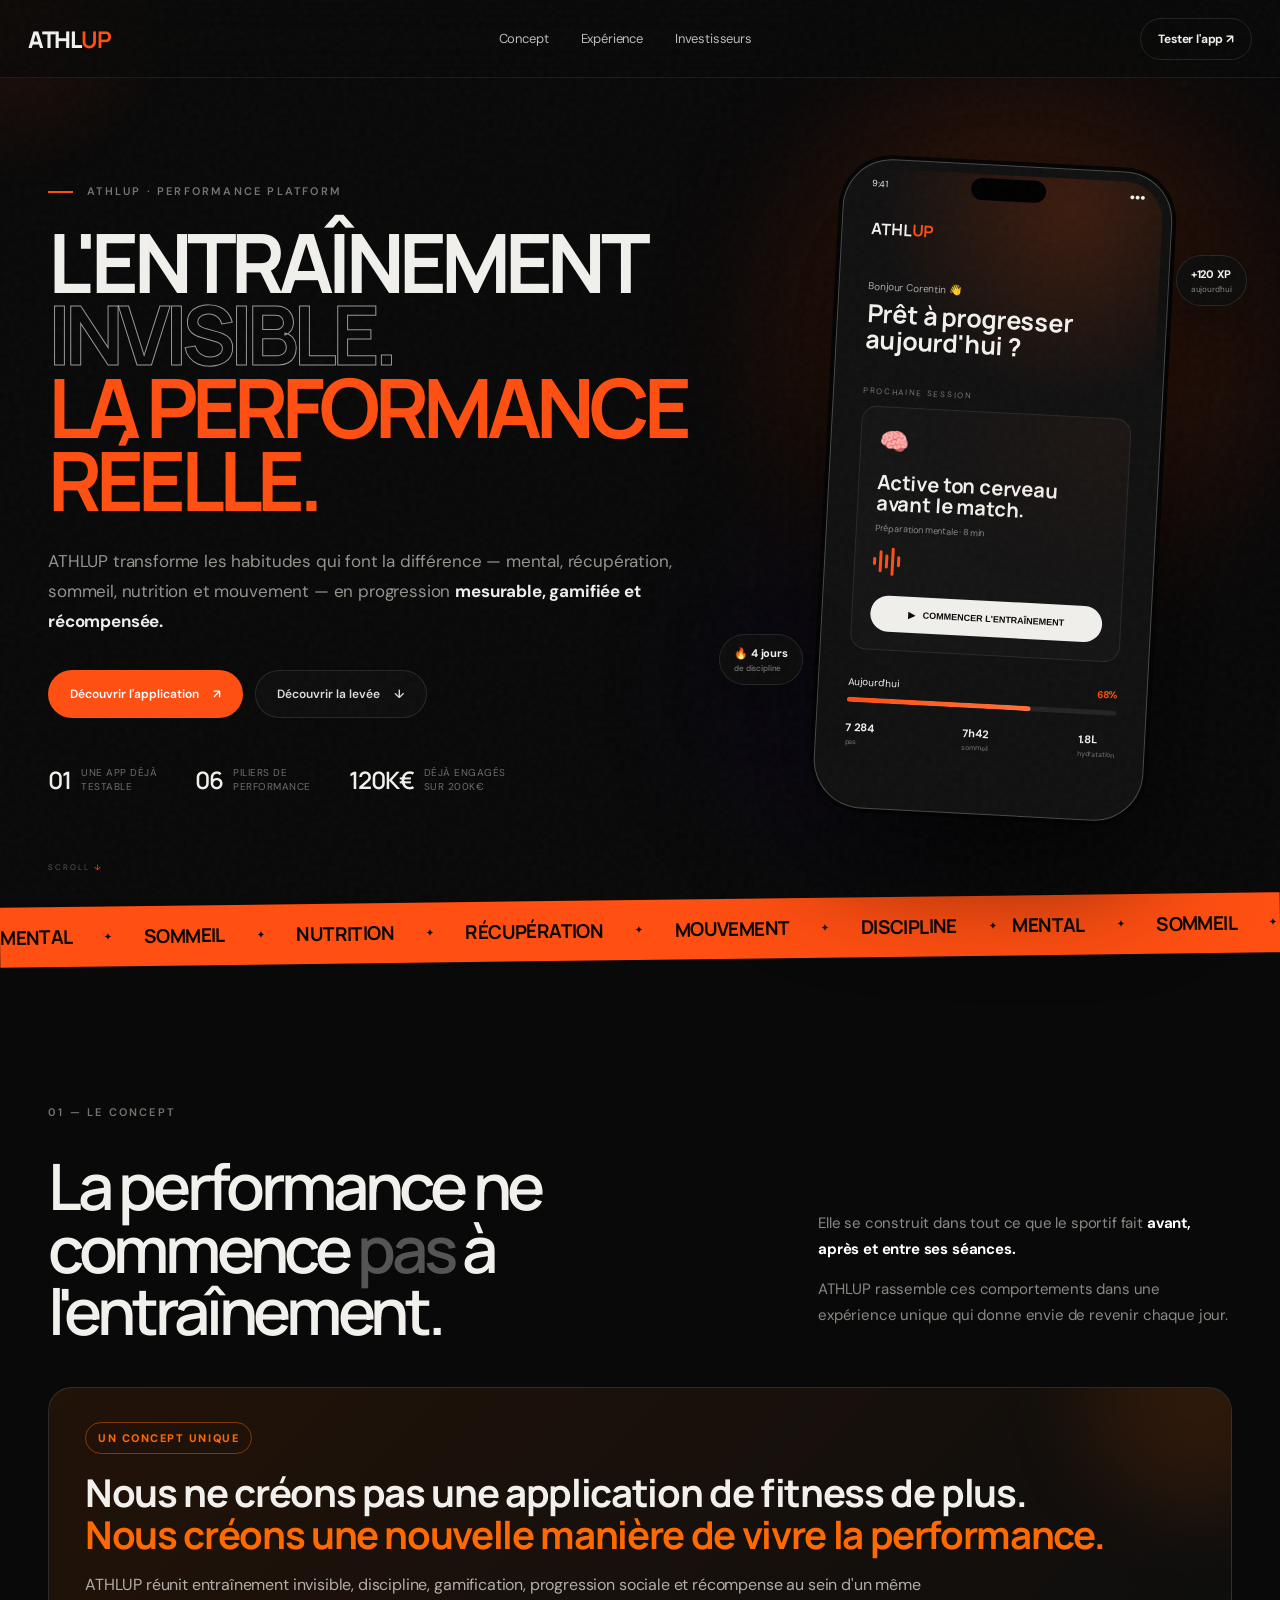
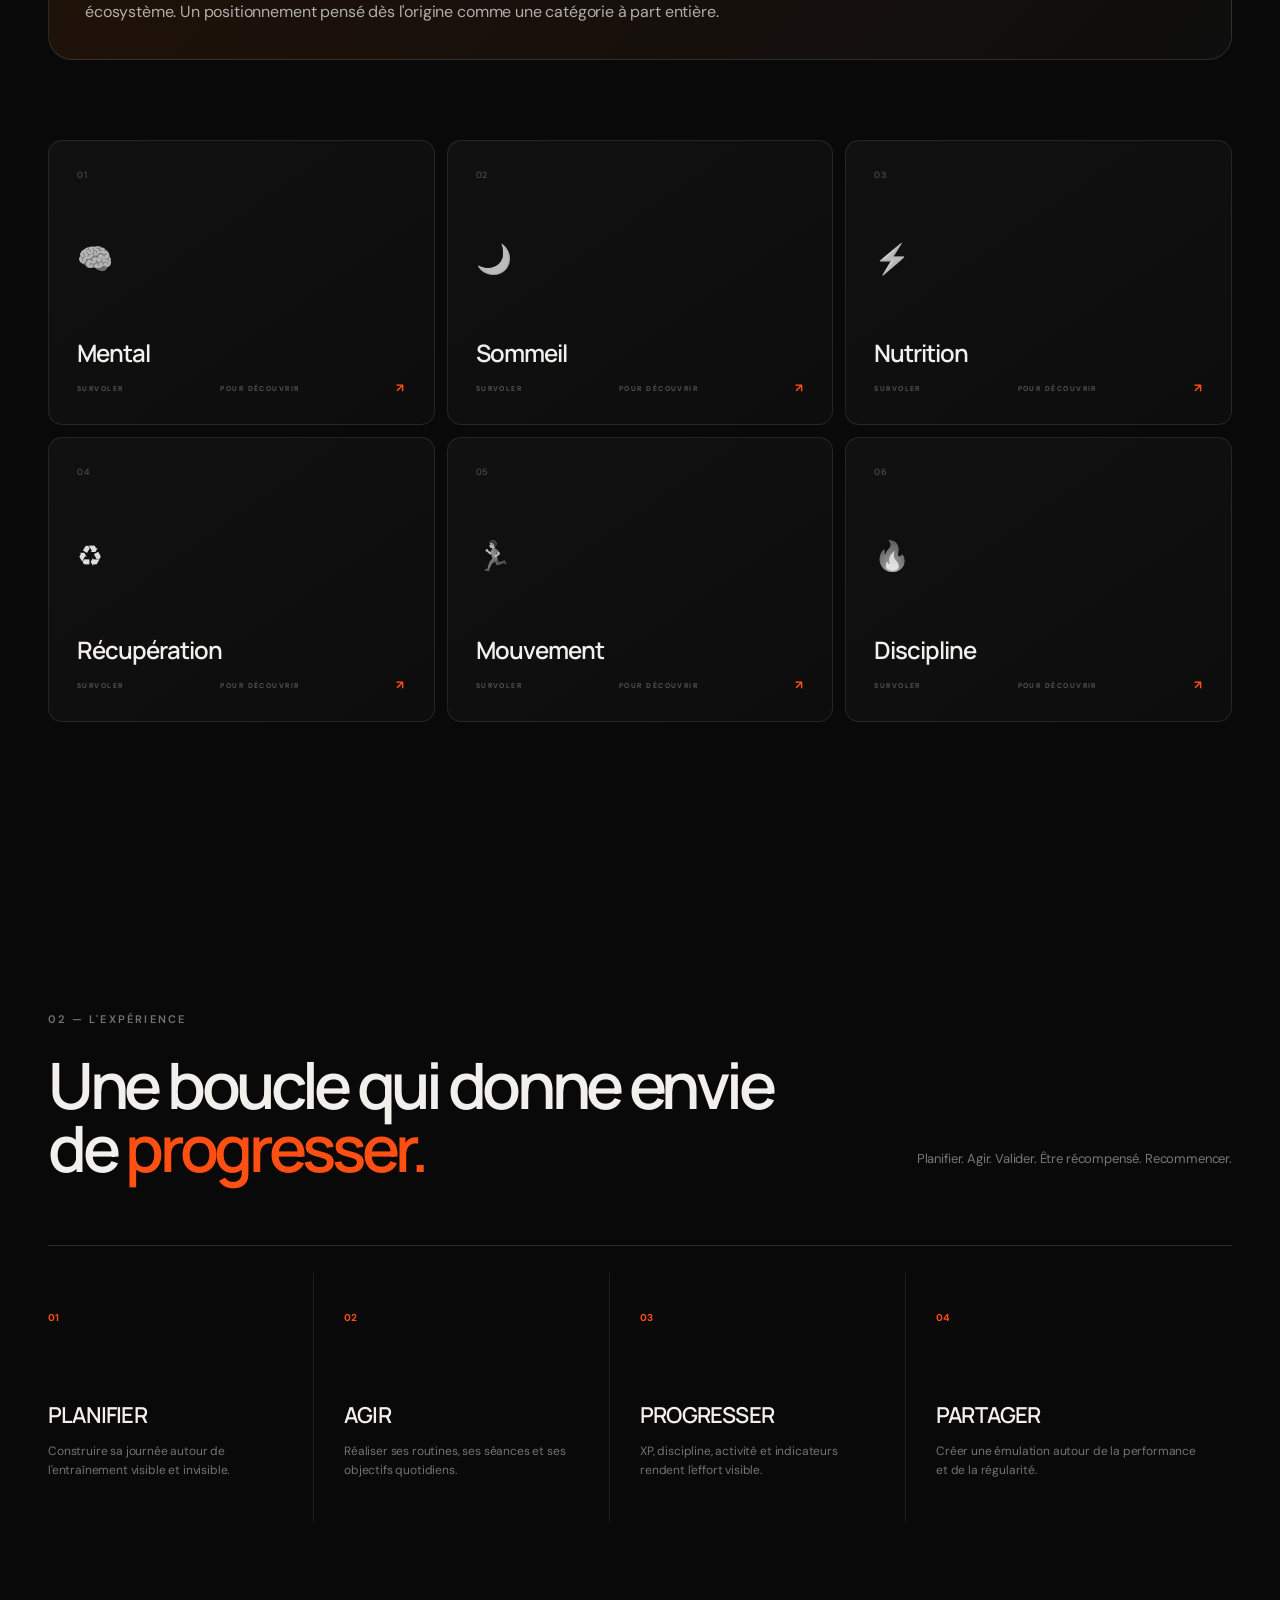
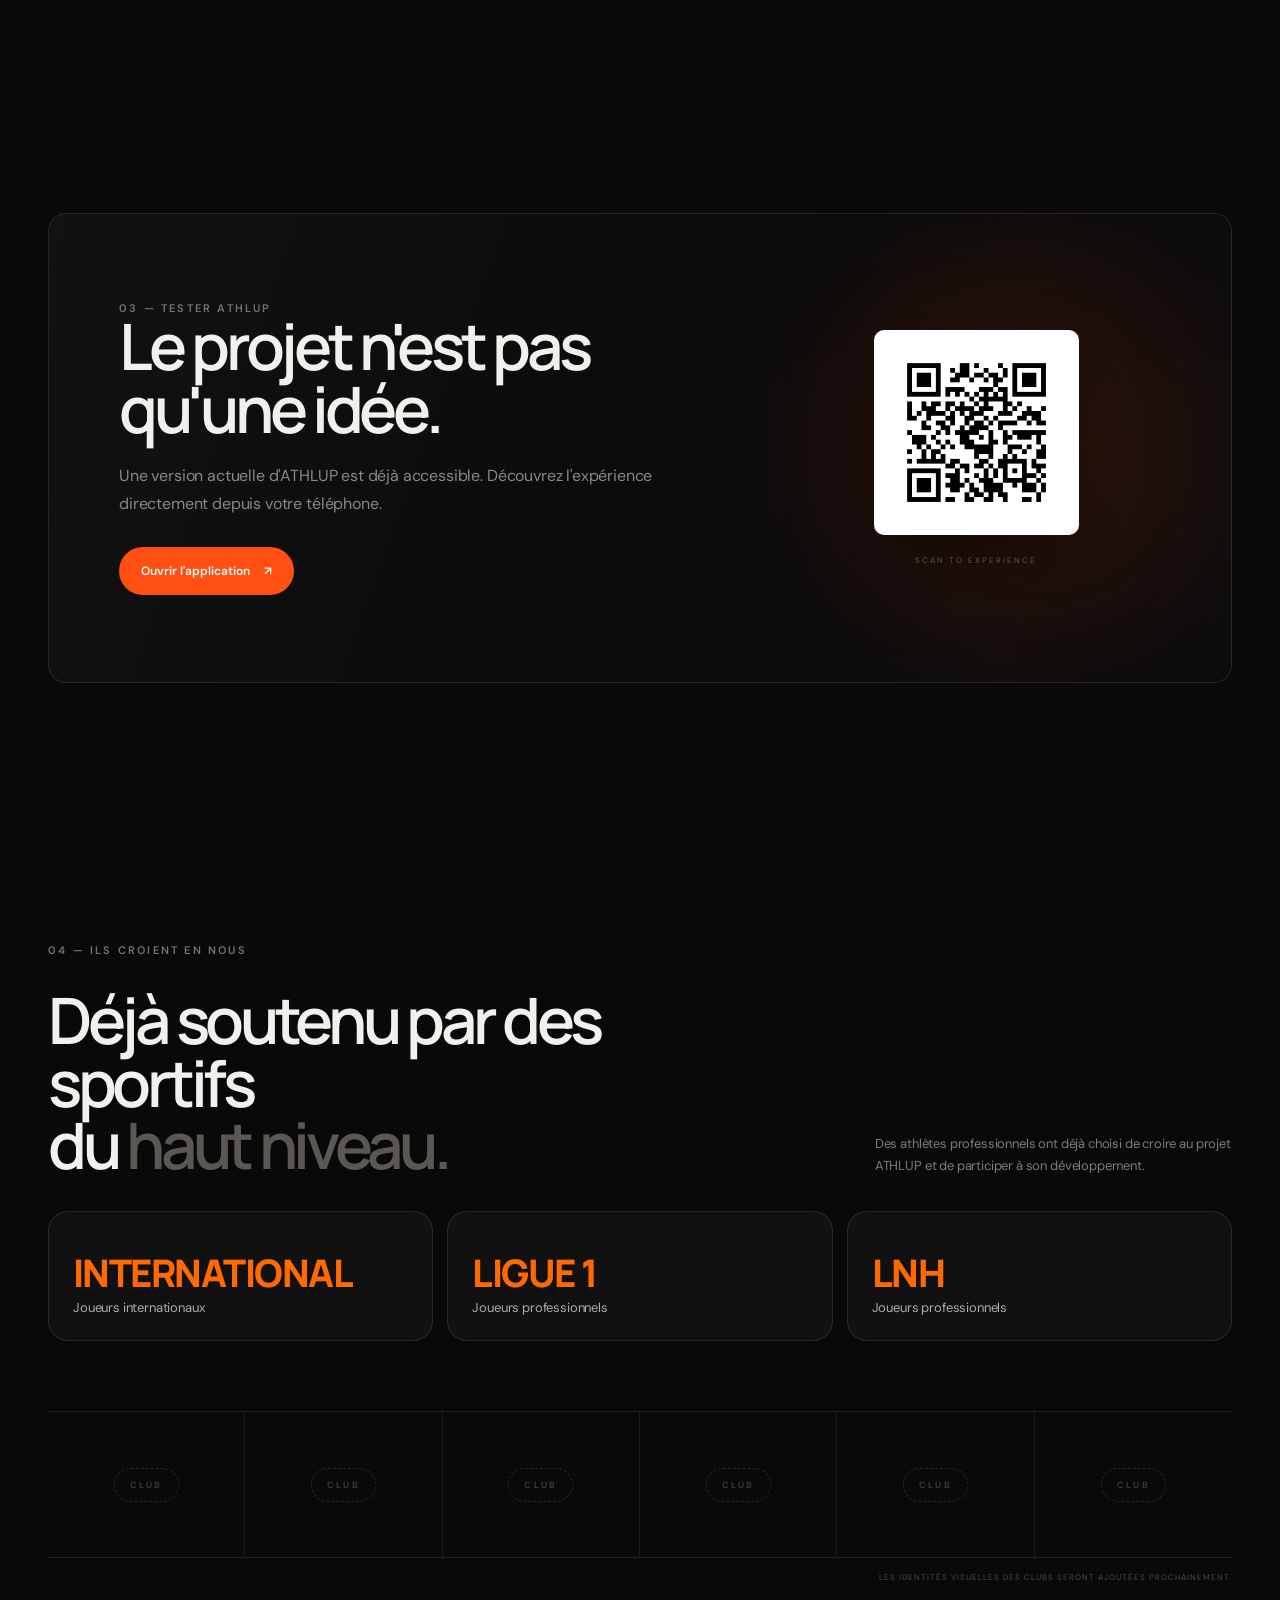
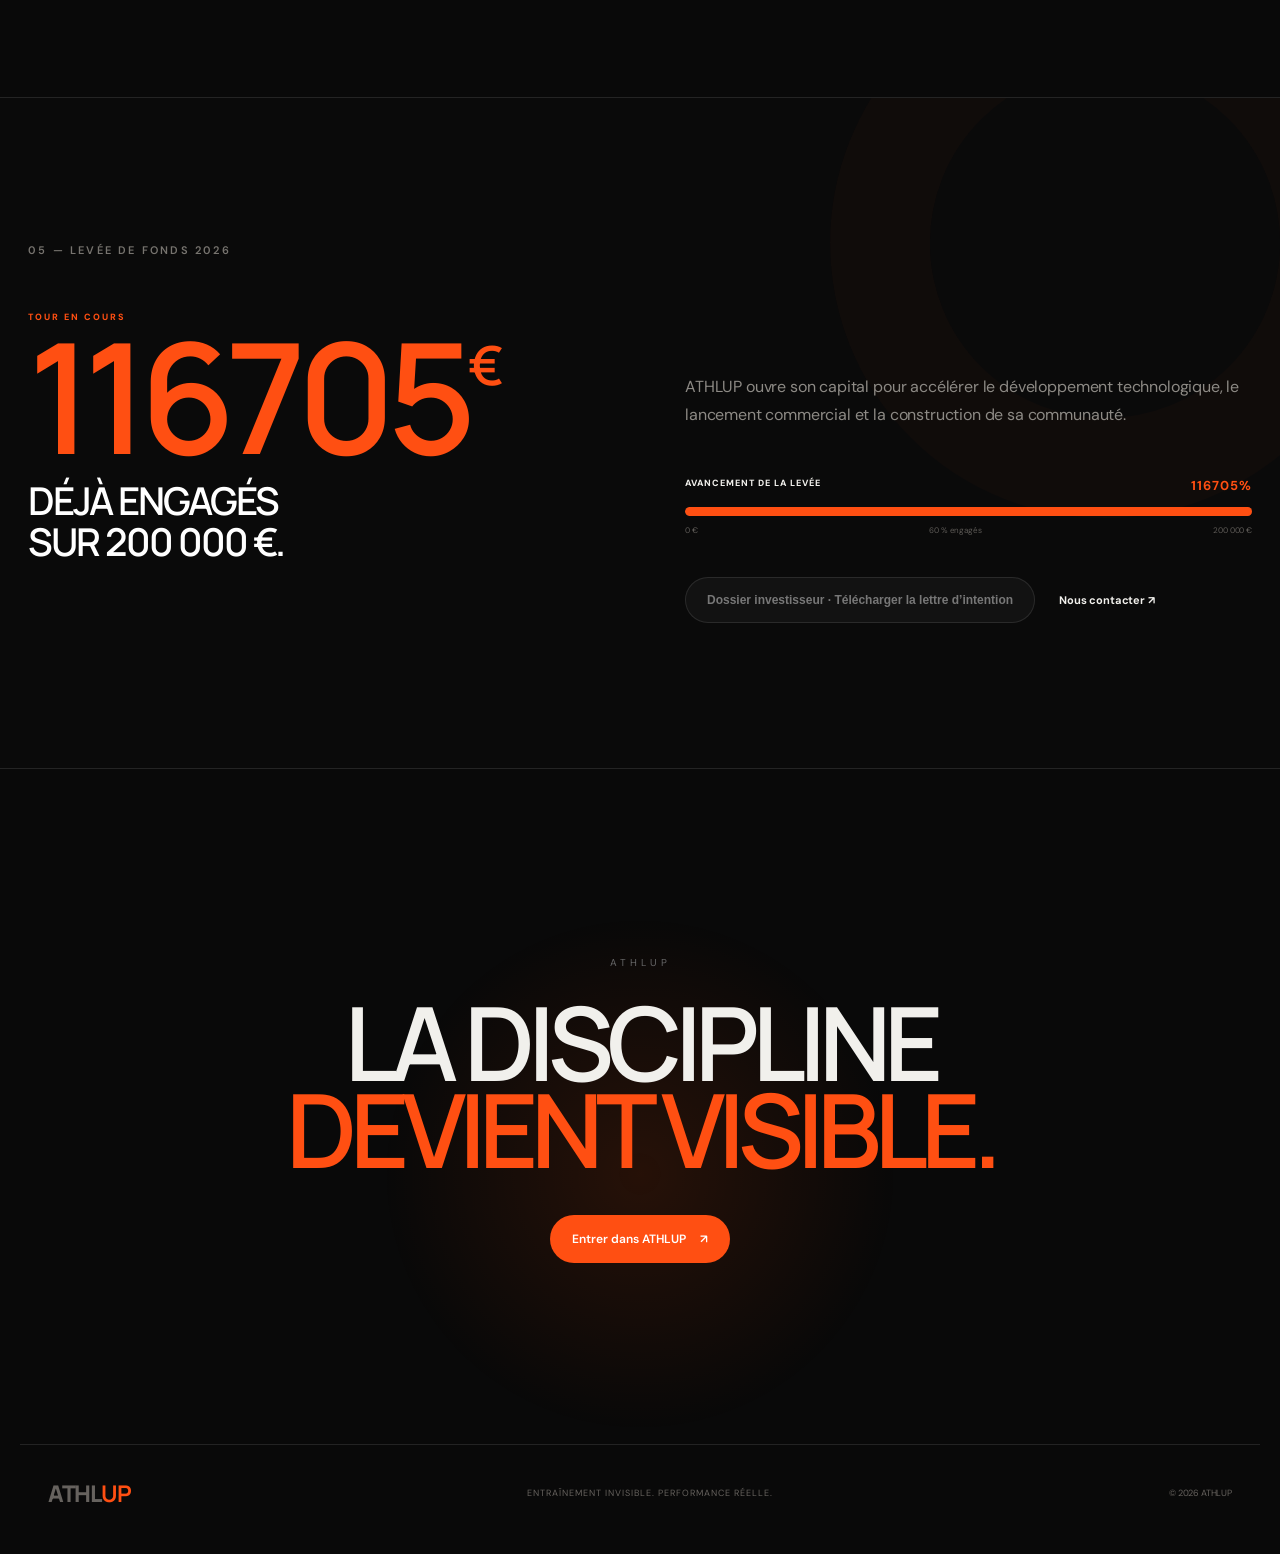
==== commit 094eab46: "Add files via upload" ====
--- a/athlup-landing/index.html
+++ b/athlup-landing/index.html
@@ -16,7 +16,7 @@
   <div class="cursor-glow" id="cursorGlow"></div>
 
   <header class="nav">
-    <a class="brand" href="#top" aria-label="ATHLUP">
+    <a class="brand" href="documents/ATHLUP-lettre-intention-investissement.pdf" download aria-label="ATHLUP">
       <span>ATHL</span><b>UP</b>
     </a>
     <nav class="nav-links">
@@ -46,7 +46,7 @@
         <div class="micro-proof">
           <div><strong>01</strong><span>Une app déjà<br>testable</span></div>
           <div><strong>06</strong><span>Piliers de<br>performance</span></div>
-          <div><strong>60%</strong><span>de la levée<br>engagée</span></div>
+          <div><strong>120K€</strong><span>déjà engagés<br>sur 200K€</span></div>
         </div>
       </div>
 
@@ -108,6 +108,12 @@
         </div>
       </div>
 
+      <div class="unique-concept reveal">
+        <span class="unique-tag">UN CONCEPT UNIQUE</span>
+        <h3>Nous ne créons pas une application de fitness de plus.<br><strong>Nous créons une nouvelle manière de vivre la performance.</strong></h3>
+        <p>ATHLUP réunit entraînement invisible, discipline, gamification, progression sociale et récompense au sein d'un même écosystème. Un positionnement pensé dès l'origine comme une catégorie à part entière.</p>
+      </div>
+
       <div class="pillars flip-grid">
         <article class="pillar flip-card reveal" tabindex="0">
           <div class="flip-card-inner">
@@ -116,7 +122,7 @@
               <span class="pillar-icon">🧠</span>
               <div class="front-bottom">
                 <h3>Mental</h3>
-                <small>SURVOLER POUR DÉCOUVRIR <b>↗</b></small>
+                <small><span class="desktop-hint">SURVOLER</span><span class="mobile-hint">TOUCHER</span> POUR DÉCOUVRIR <b>↗</b></small>
               </div>
             </div>
             <div class="flip-face flip-back">
@@ -133,7 +139,7 @@
               <span class="pillar-icon">🌙</span>
               <div class="front-bottom">
                 <h3>Sommeil</h3>
-                <small>SURVOLER POUR DÉCOUVRIR <b>↗</b></small>
+                <small><span class="desktop-hint">SURVOLER</span><span class="mobile-hint">TOUCHER</span> POUR DÉCOUVRIR <b>↗</b></small>
               </div>
             </div>
             <div class="flip-face flip-back">
@@ -150,7 +156,7 @@
               <span class="pillar-icon">⚡</span>
               <div class="front-bottom">
                 <h3>Nutrition</h3>
-                <small>SURVOLER POUR DÉCOUVRIR <b>↗</b></small>
+                <small><span class="desktop-hint">SURVOLER</span><span class="mobile-hint">TOUCHER</span> POUR DÉCOUVRIR <b>↗</b></small>
               </div>
             </div>
             <div class="flip-face flip-back">
@@ -167,7 +173,7 @@
               <span class="pillar-icon">♻</span>
               <div class="front-bottom">
                 <h3>Récupération</h3>
-                <small>SURVOLER POUR DÉCOUVRIR <b>↗</b></small>
+                <small><span class="desktop-hint">SURVOLER</span><span class="mobile-hint">TOUCHER</span> POUR DÉCOUVRIR <b>↗</b></small>
               </div>
             </div>
             <div class="flip-face flip-back">
@@ -184,7 +190,7 @@
               <span class="pillar-icon">🏃</span>
               <div class="front-bottom">
                 <h3>Mouvement</h3>
-                <small>SURVOLER POUR DÉCOUVRIR <b>↗</b></small>
+                <small><span class="desktop-hint">SURVOLER</span><span class="mobile-hint">TOUCHER</span> POUR DÉCOUVRIR <b>↗</b></small>
               </div>
             </div>
             <div class="flip-face flip-back">
@@ -201,7 +207,7 @@
               <span class="pillar-icon">🔥</span>
               <div class="front-bottom">
                 <h3>Discipline</h3>
-                <small>SURVOLER POUR DÉCOUVRIR <b>↗</b></small>
+                <small><span class="desktop-hint">SURVOLER</span><span class="mobile-hint">TOUCHER</span> POUR DÉCOUVRIR <b>↗</b></small>
               </div>
             </div>
             <div class="flip-face flip-back">
@@ -250,7 +256,13 @@
       <div class="section-kicker reveal">04 — ILS CROIENT EN NOUS</div>
       <div class="believers-head">
         <h2 class="reveal">Déjà soutenu par des sportifs<br>du <span>haut niveau.</span></h2>
-        <p class="reveal delay-1">Nous choisissons ici de mettre en avant les environnements sportifs représentés, sans exposer individuellement les investisseurs.</p>
+        <p class="reveal delay-1">Des athlètes professionnels ont déjà choisi de croire au projet ATHLUP et de participer à son développement.</p>
+      </div>
+
+      <div class="athlete-proof reveal">
+        <div><strong>INTERNATIONAL</strong><span>Joueurs internationaux</span></div>
+        <div><strong>LIGUE 1</strong><span>Joueurs professionnels</span></div>
+        <div><strong>LNH</strong><span>Joueurs professionnels</span></div>
       </div>
 
       <div class="club-wall reveal">
@@ -270,15 +282,15 @@
       <div class="invest-grid">
         <div class="invest-copy reveal">
           <p class="invest-label">TOUR EN COURS</p>
-          <h2><span class="counter" data-target="60">0</span><sup>%</sup><br><small>DE LA LEVÉE<br>DÉJÀ ENGAGÉE.</small></h2>
+          <h2 class="amount-head"><span class="counter" data-target="120000" data-format="money">0</span><sup>€</sup><br><small>DÉJÀ ENGAGÉS<br>SUR 200 000 €.</small></h2>
         </div>
         <div class="invest-detail reveal delay-1">
           <p>ATHLUP ouvre son capital pour accélérer le développement technologique, le lancement commercial et la construction de sa communauté.</p>
-          <div class="progress-meta"><span>AVANCEMENT DE LA LEVÉE</span><b id="progressText">0%</b></div>
+          <div class="progress-meta"><span>AVANCEMENT DE LA LEVÉE</span><b id="progressText">0 € / 200 000 €</b></div>
           <div class="fund-progress"><div class="fund-fill" data-progress="60"><span></span></div></div>
-          <div class="progress-scale"><span>0%</span><span>Objectif</span><span>100%</span></div>
+          <div class="progress-scale"><span>0 €</span><span>60 % engagés</span><span>200 000 €</span></div>
           <div class="invest-actions">
-            <button class="btn btn-disabled" type="button" disabled>Dossier investisseur · bientôt disponible</button>
+            <button class="btn btn-disabled" type="button" disabled>Dossier investisseur · Télécharger la lettre d’intention</button>
             <a class="text-link" href="mailto:contact@athlup.com">Nous contacter <span>↗</span></a>
           </div>
         </div>
--- a/athlup-landing/style.css
+++ b/athlup-landing/style.css
@@ -396,3 +396,233 @@
   .club-placeholder:nth-child(2n){border-right:0}
   .club-placeholder:nth-last-child(-n+2){border-bottom:0!important}
 }
+
+
+/* ===== V7 — Concept / social proof / mobile ===== */
+.unique-concept{
+  margin:44px 0 28px;
+  padding:34px 36px;
+  border:1px solid rgba(255,255,255,.12);
+  border-radius:24px;
+  background:linear-gradient(135deg,rgba(255,102,0,.10),rgba(255,255,255,.025));
+  position:relative;
+  overflow:hidden;
+}
+.unique-concept::after{
+  content:"";
+  position:absolute;
+  width:220px;height:220px;border-radius:50%;
+  right:-80px;top:-100px;
+  background:rgba(255,102,0,.12);
+  filter:blur(45px);
+}
+.unique-tag{
+  display:inline-flex;
+  padding:8px 12px;
+  border:1px solid rgba(255,102,0,.45);
+  border-radius:999px;
+  color:#ff6a00;
+  font-size:11px;
+  font-weight:800;
+  letter-spacing:.14em;
+  margin-bottom:18px;
+}
+.unique-concept h3{
+  position:relative;z-index:1;
+  margin:0 0 16px;
+  font-family:Manrope,sans-serif;
+  font-size:clamp(25px,3vw,42px);
+  line-height:1.08;
+  letter-spacing:-.035em;
+}
+.unique-concept h3 strong{color:#ff6a00}
+.unique-concept p{
+  position:relative;z-index:1;
+  max-width:850px;
+  margin:0;
+  color:rgba(255,255,255,.66);
+  line-height:1.7;
+}
+.athlete-proof{
+  display:grid;
+  grid-template-columns:repeat(3,1fr);
+  gap:14px;
+  margin:34px 0 26px;
+}
+.athlete-proof > div{
+  min-height:130px;
+  padding:24px;
+  border:1px solid rgba(255,255,255,.10);
+  border-radius:20px;
+  background:rgba(255,255,255,.035);
+  display:flex;
+  flex-direction:column;
+  justify-content:flex-end;
+}
+.athlete-proof strong{
+  color:#ff6a00;
+  font:800 clamp(24px,3vw,38px)/1 Manrope,sans-serif;
+  letter-spacing:-.04em;
+}
+.athlete-proof span{
+  margin-top:8px;
+  color:rgba(255,255,255,.65);
+  font-size:13px;
+}
+.mobile-hint{display:none}
+
+@media (hover:none), (pointer:coarse){
+  .flip-card:hover .flip-card-inner{transform:none}
+  .flip-card.is-flipped .flip-card-inner{transform:rotateY(180deg)}
+  .desktop-hint{display:none}
+  .mobile-hint{display:inline}
+}
+
+@media (max-width: 768px){
+  body{overflow-x:hidden}
+  .nav{
+    padding:14px 16px;
+    gap:10px;
+  }
+  .nav-links{display:none}
+  .nav-cta{
+    padding:10px 12px;
+    font-size:12px;
+    white-space:nowrap;
+  }
+  .hero{
+    min-height:auto;
+    padding:118px 18px 70px;
+    display:flex;
+    flex-direction:column;
+  }
+  .hero-copy{width:100%}
+  .hero h1{
+    font-size:clamp(42px,12vw,64px);
+    line-height:.93;
+    letter-spacing:-.055em;
+  }
+  .hero-text{
+    font-size:16px;
+    line-height:1.55;
+    max-width:none;
+  }
+  .hero-actions{
+    display:grid;
+    grid-template-columns:1fr;
+    width:100%;
+  }
+  .hero-actions .btn{justify-content:center;width:100%}
+  .micro-proof{
+    display:grid;
+    grid-template-columns:repeat(3,1fr);
+    gap:8px;
+    width:100%;
+  }
+  .micro-proof > div{
+    min-width:0;
+    padding-right:6px;
+  }
+  .micro-proof strong{font-size:18px}
+  .micro-proof span{font-size:9px;line-height:1.3}
+  .hero-device{
+    position:relative;
+    inset:auto;
+    transform:none;
+    width:100%;
+    margin:54px auto 0;
+    display:flex;
+    justify-content:center;
+  }
+  .phone{
+    transform:scale(.92);
+    transform-origin:top center;
+  }
+  .floating-chip{font-size:11px}
+  .chip-one{left:0}
+  .chip-two{right:0}
+  .scroll-hint{display:none}
+  .section{
+    padding-left:18px;
+    padding-right:18px;
+  }
+  .manifesto-grid,
+  .experience-head,
+  .invest-grid{
+    grid-template-columns:1fr !important;
+    gap:24px;
+  }
+  .manifesto h2,
+  .experience h2,
+  .believers h2,
+  .try-card h2,
+  .final-cta h2{
+    font-size:clamp(36px,10vw,52px);
+  }
+  .unique-concept{
+    padding:24px 20px;
+    margin-top:30px;
+    border-radius:20px;
+  }
+  .unique-concept h3{font-size:27px}
+  .flip-grid,
+  .pillars{
+    grid-template-columns:1fr !important;
+    gap:14px;
+  }
+  .flip-card{
+    min-height:230px;
+    height:230px;
+    cursor:pointer;
+  }
+  .steps{grid-template-columns:1fr !important}
+  .try-card{
+    grid-template-columns:1fr !important;
+    padding:28px 22px;
+    gap:34px;
+  }
+  .qr-wrap{justify-self:center}
+  .athlete-proof{
+    grid-template-columns:1fr;
+    gap:10px;
+  }
+  .athlete-proof > div{min-height:105px;padding:20px}
+  .club-wall{
+    grid-template-columns:repeat(2,1fr) !important;
+  }
+  .invest{overflow:hidden}
+  .invest-copy h2.amount-head{
+    font-size:clamp(48px,14vw,74px);
+    word-break:normal;
+  }
+  .invest-copy h2.amount-head sup{font-size:.4em}
+  .invest-detail{width:100%}
+  .progress-meta{
+    align-items:flex-end;
+    gap:12px;
+  }
+  #progressText{font-size:12px;white-space:nowrap}
+  .progress-scale{font-size:10px}
+  .invest-actions{
+    display:flex;
+    flex-direction:column;
+    align-items:stretch;
+    gap:18px;
+  }
+  .invest-actions .btn{width:100%;white-space:normal;text-align:center}
+  footer{
+    padding-left:18px;
+    padding-right:18px;
+    gap:14px;
+    flex-wrap:wrap;
+  }
+}
+
+@media (max-width: 390px){
+  .hero h1{font-size:40px}
+  .micro-proof strong{font-size:16px}
+  .micro-proof span{font-size:8px}
+  .phone{transform:scale(.82)}
+  .hero-device{margin-bottom:-55px}
+  .club-wall{grid-template-columns:1fr !important}
+}
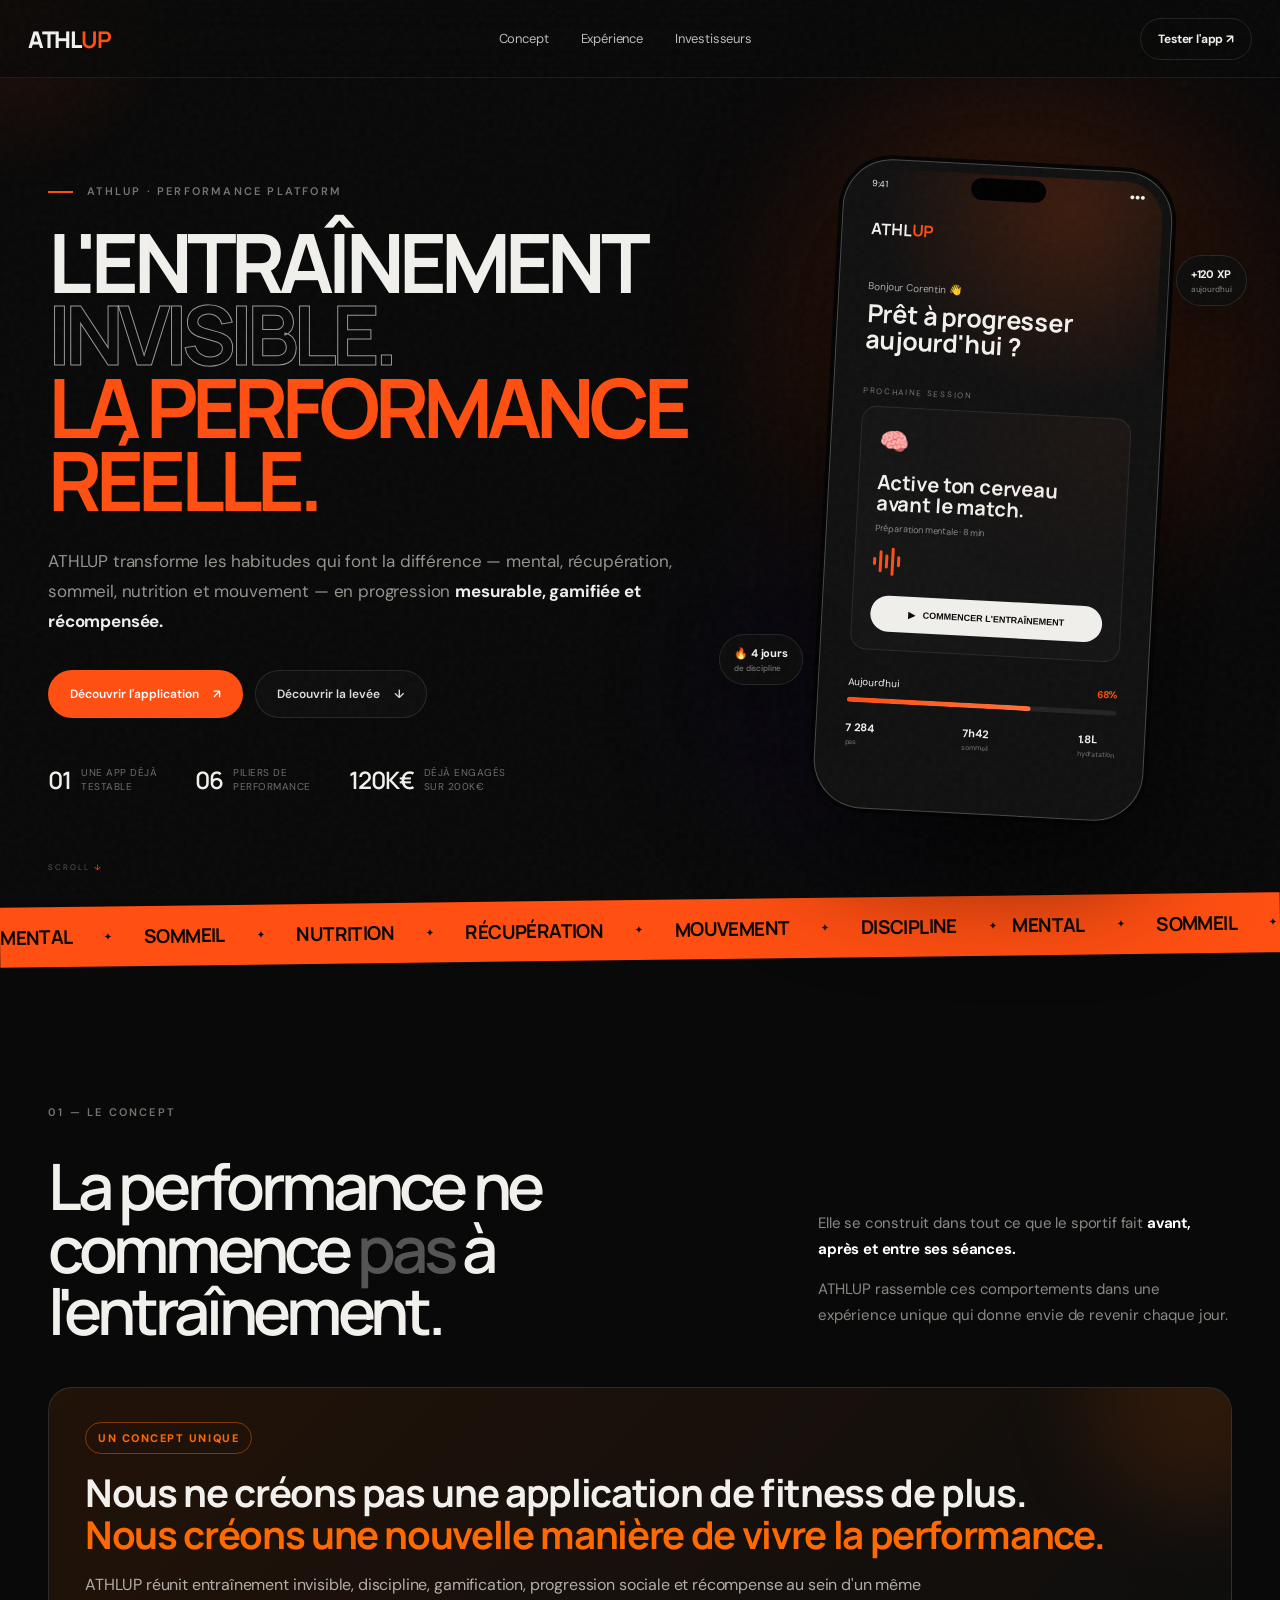
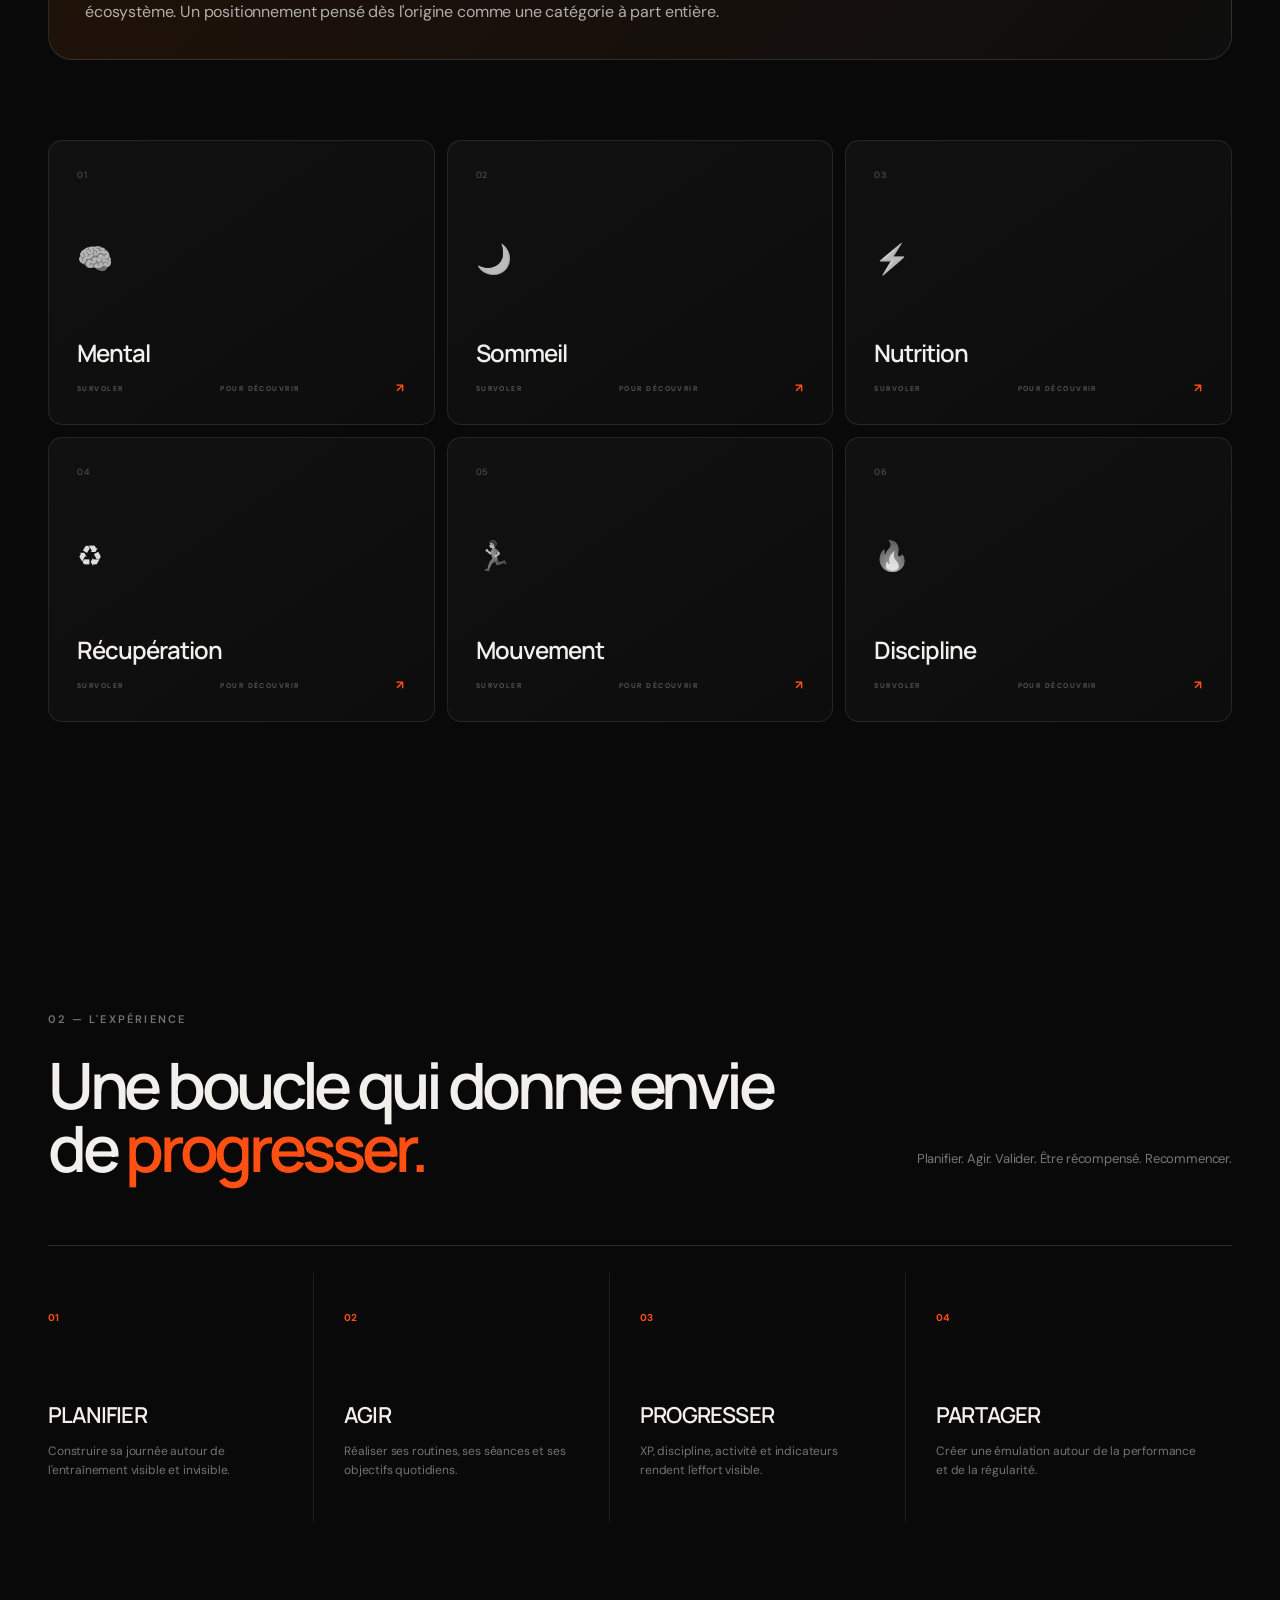
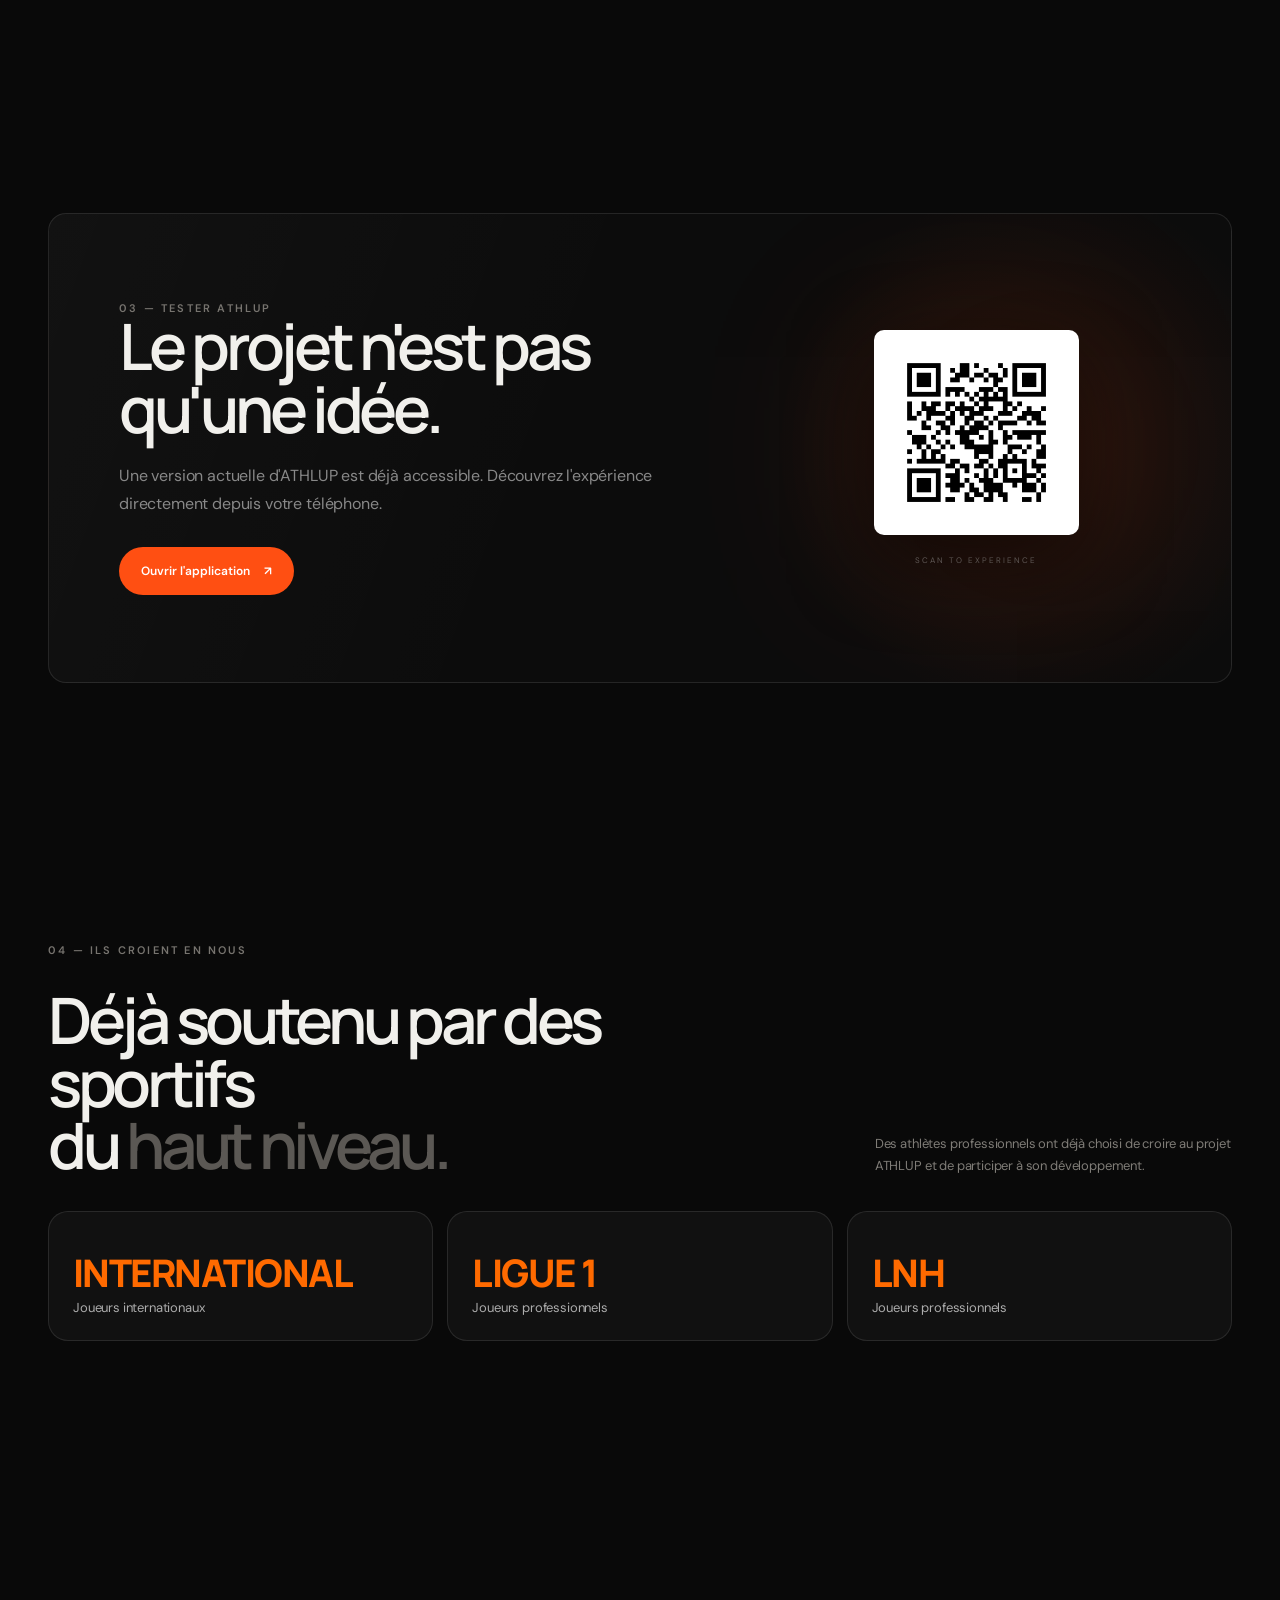
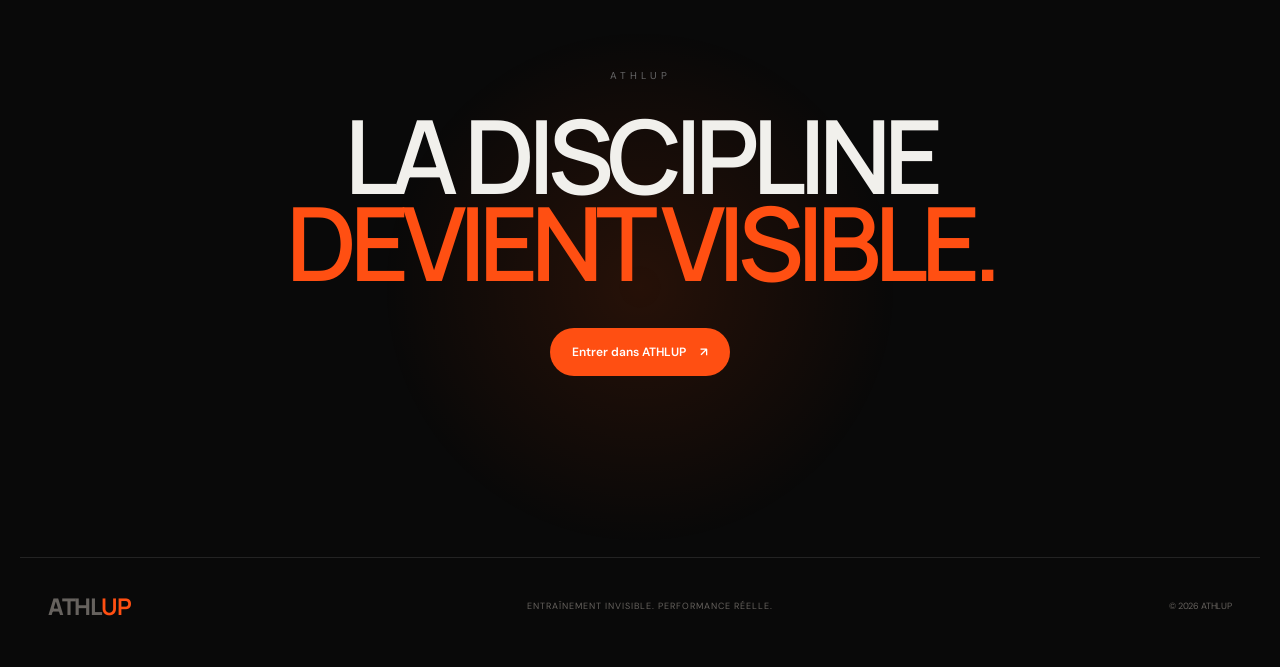
==== commit feb1e169: "Add files via upload" ====
--- a/athlup-landing/index.html
+++ b/athlup-landing/index.html
@@ -264,37 +264,6 @@
         <div><strong>LIGUE 1</strong><span>Joueurs professionnels</span></div>
         <div><strong>LNH</strong><span>Joueurs professionnels</span></div>
       </div>
-
-      <div class="club-wall reveal">
-        <div class="club-placeholder"><span>CLUB</span></div>
-        <div class="club-placeholder"><span>CLUB</span></div>
-        <div class="club-placeholder"><span>CLUB</span></div>
-        <div class="club-placeholder"><span>CLUB</span></div>
-        <div class="club-placeholder"><span>CLUB</span></div>
-        <div class="club-placeholder"><span>CLUB</span></div>
-      </div>
-      <p class="club-note reveal">Les identités visuelles des clubs seront ajoutées prochainement.</p>
-    </section>
-
-    <section class="invest section" id="invest">
-      <div class="invest-bg"></div>
-      <div class="section-kicker reveal">05 — LEVÉE DE FONDS 2026</div>
-      <div class="invest-grid">
-        <div class="invest-copy reveal">
-          <p class="invest-label">TOUR EN COURS</p>
-          <h2 class="amount-head"><span class="counter" data-target="120000" data-format="money">0</span><sup>€</sup><br><small>DÉJÀ ENGAGÉS<br>SUR 200 000 €.</small></h2>
-        </div>
-        <div class="invest-detail reveal delay-1">
-          <p>ATHLUP ouvre son capital pour accélérer le développement technologique, le lancement commercial et la construction de sa communauté.</p>
-          <div class="progress-meta"><span>AVANCEMENT DE LA LEVÉE</span><b id="progressText">0 € / 200 000 €</b></div>
-          <div class="fund-progress"><div class="fund-fill" data-progress="60"><span></span></div></div>
-          <div class="progress-scale"><span>0 €</span><span>60 % engagés</span><span>200 000 €</span></div>
-          <div class="invest-actions">
-            <button class="btn btn-disabled" type="button" disabled>Dossier investisseur · Télécharger la lettre d’intention</button>
-            <a class="text-link" href="mailto:contact@athlup.com">Nous contacter <span>↗</span></a>
-          </div>
-        </div>
-      </div>
     </section>
 
     <section class="final-cta">
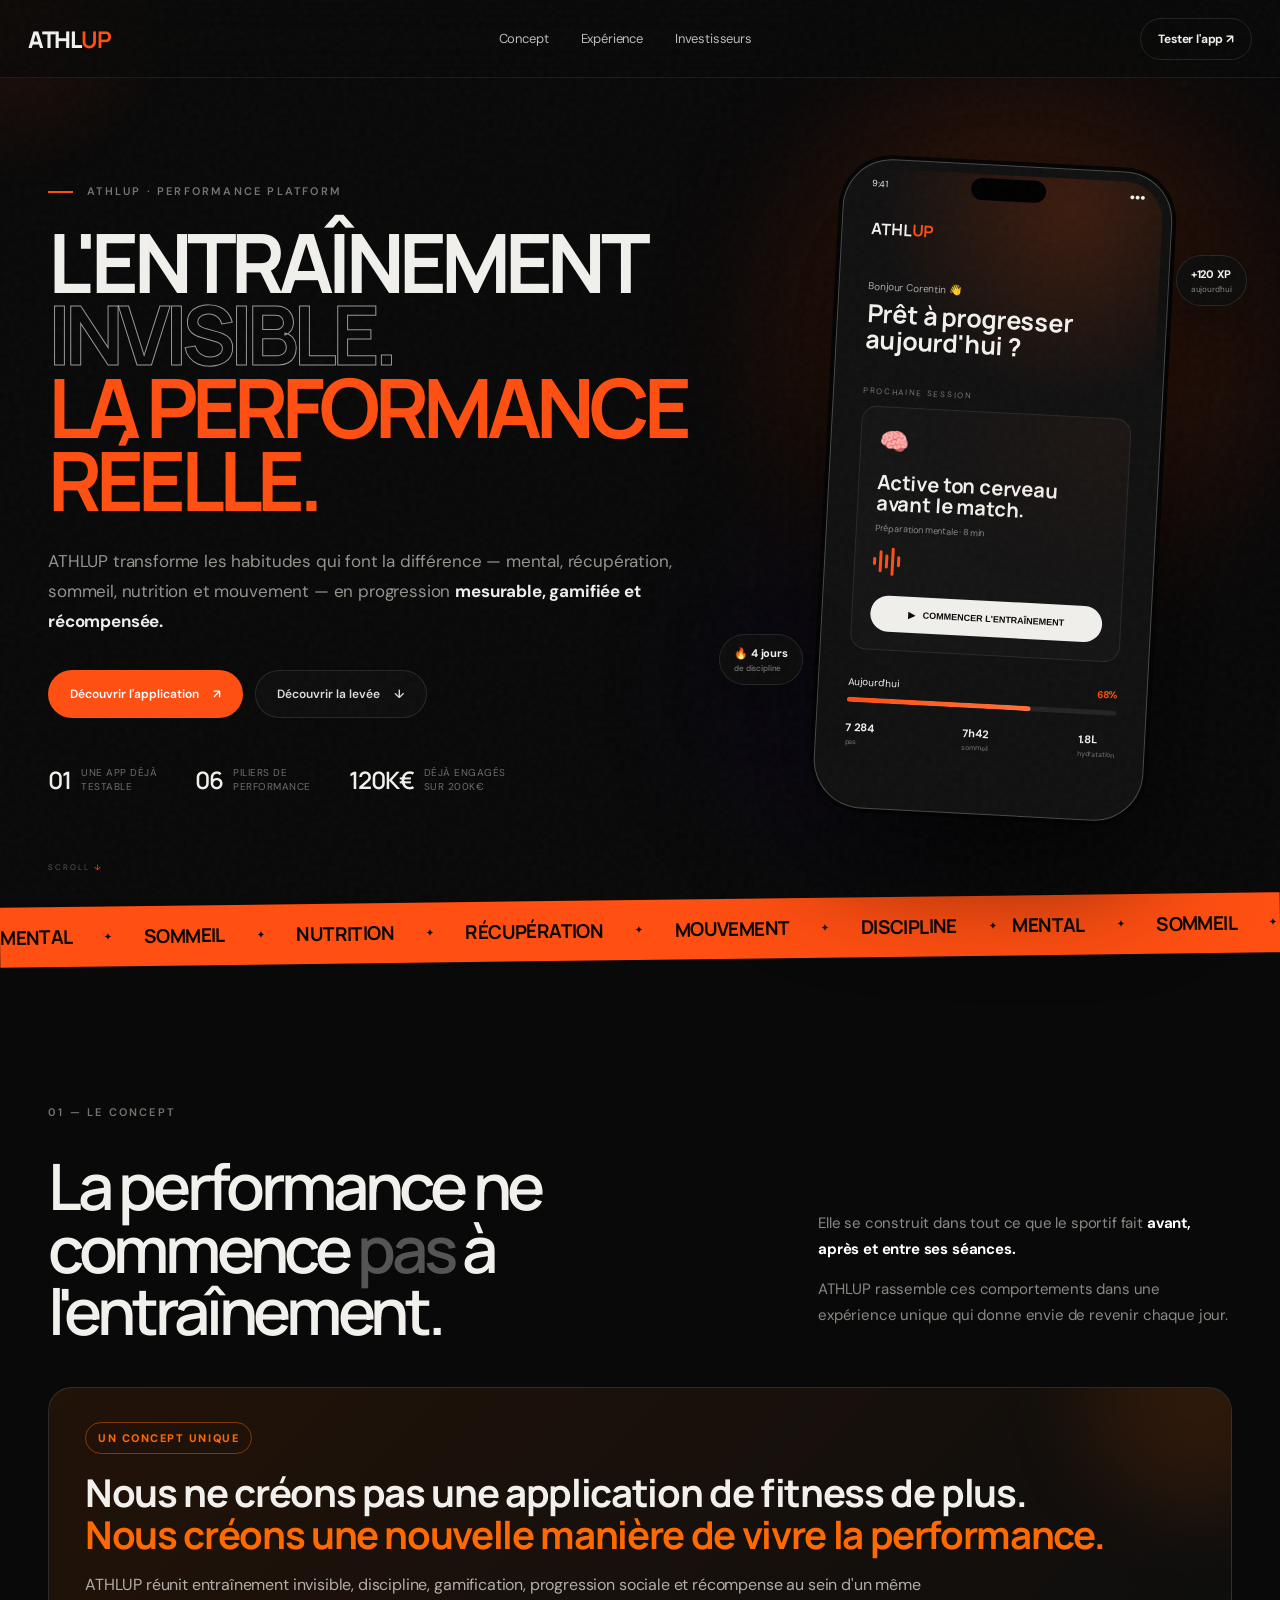
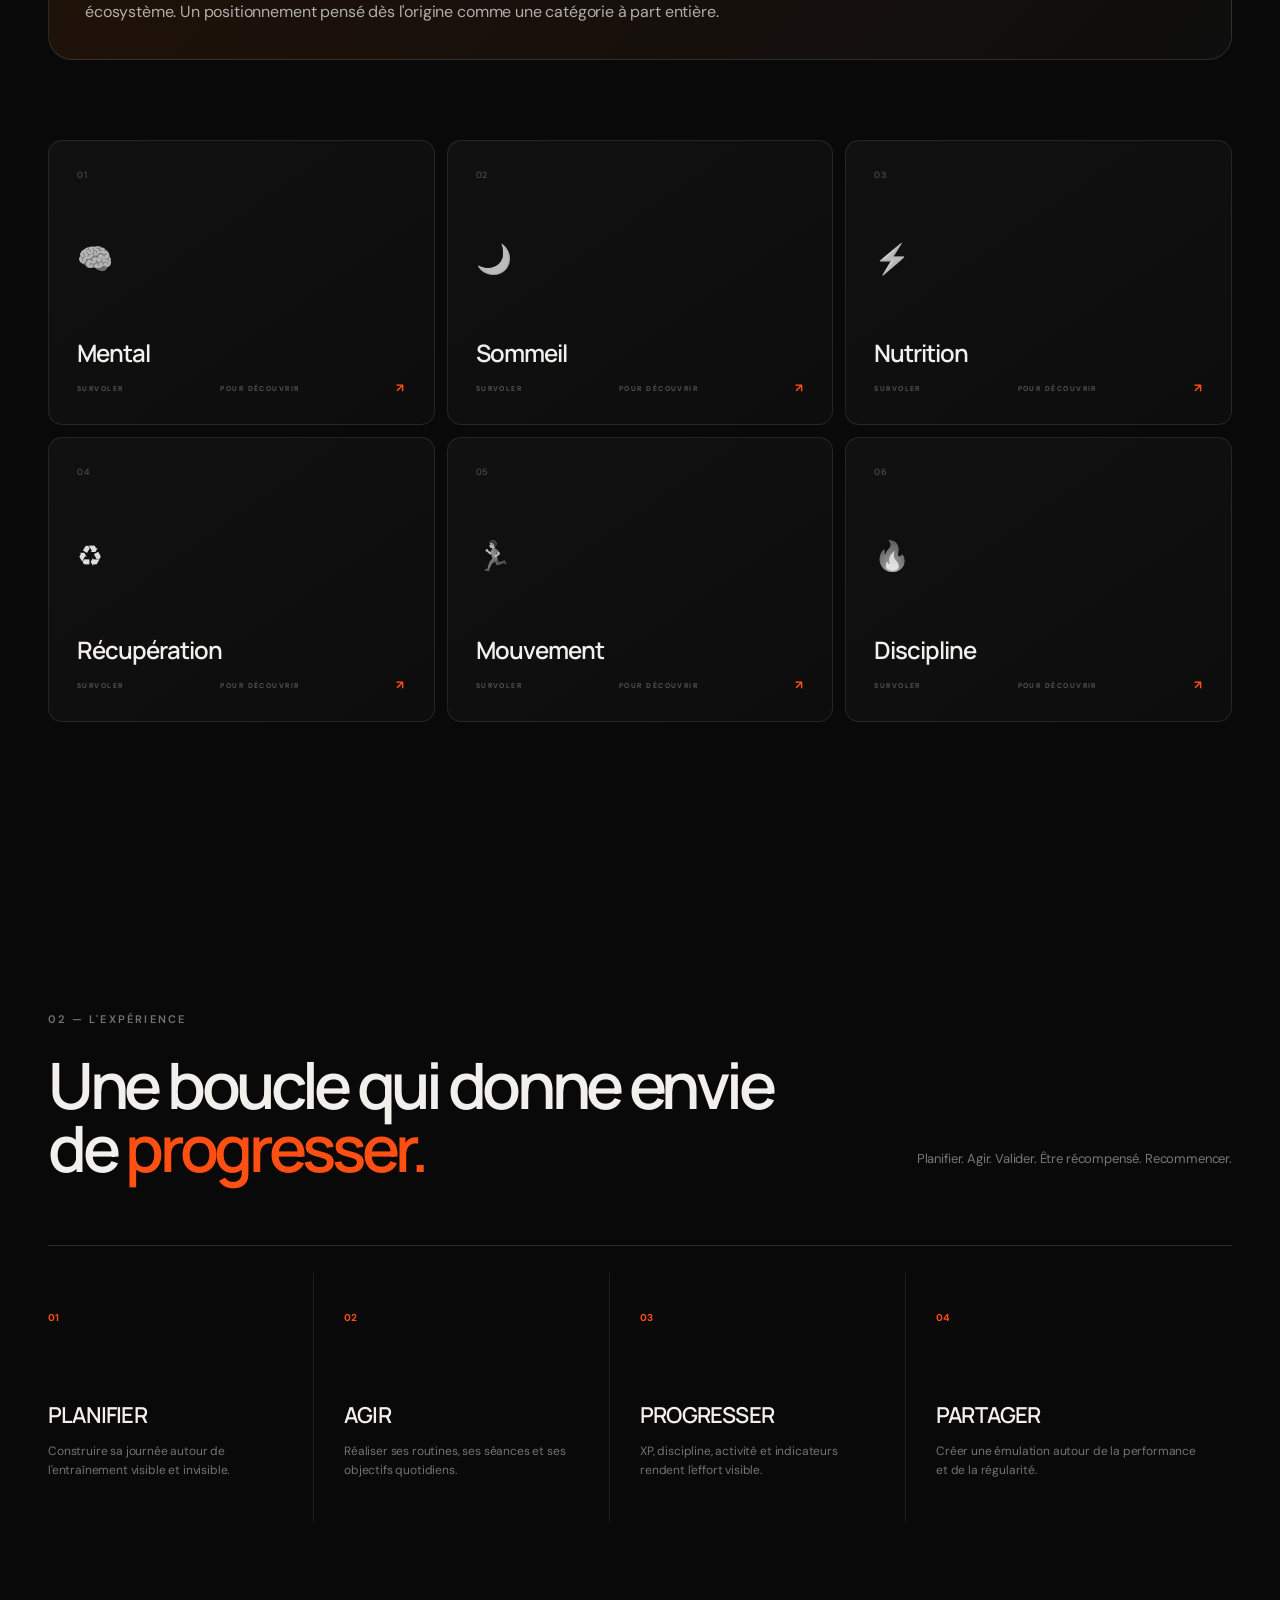
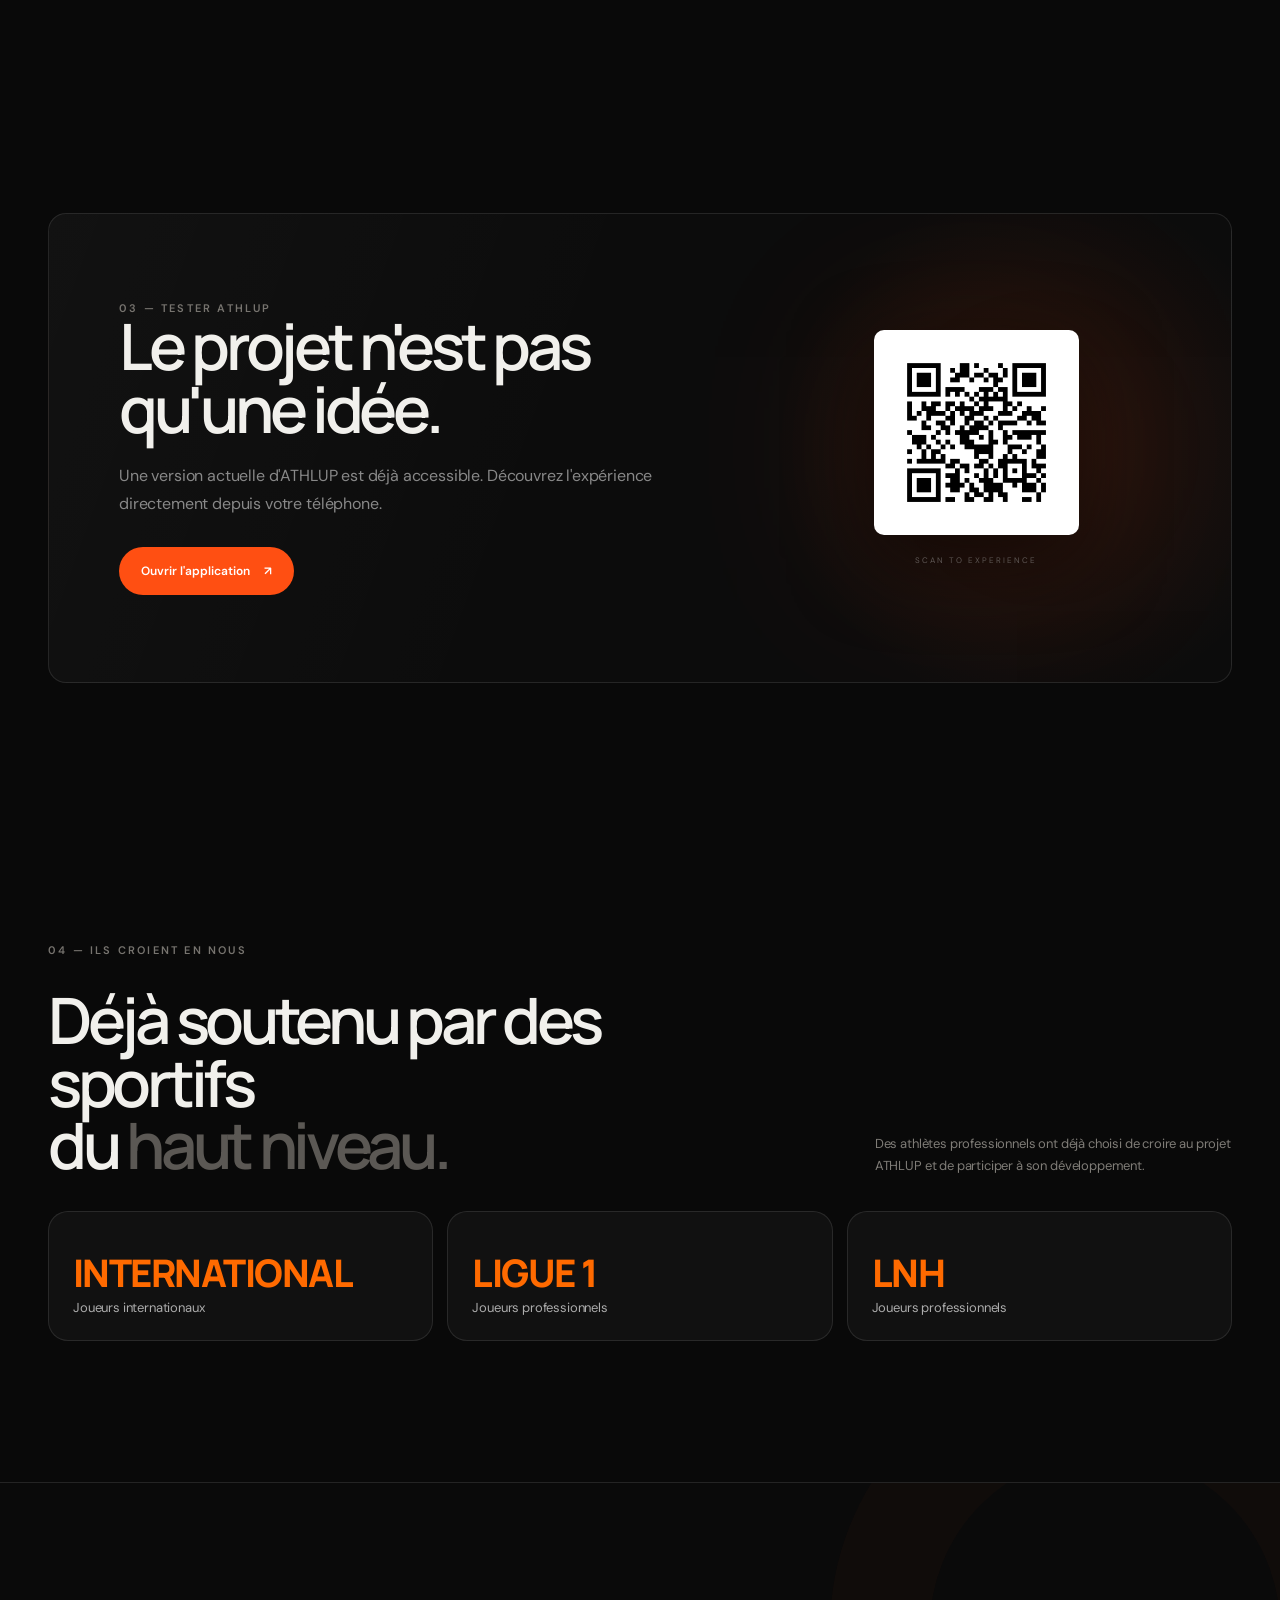
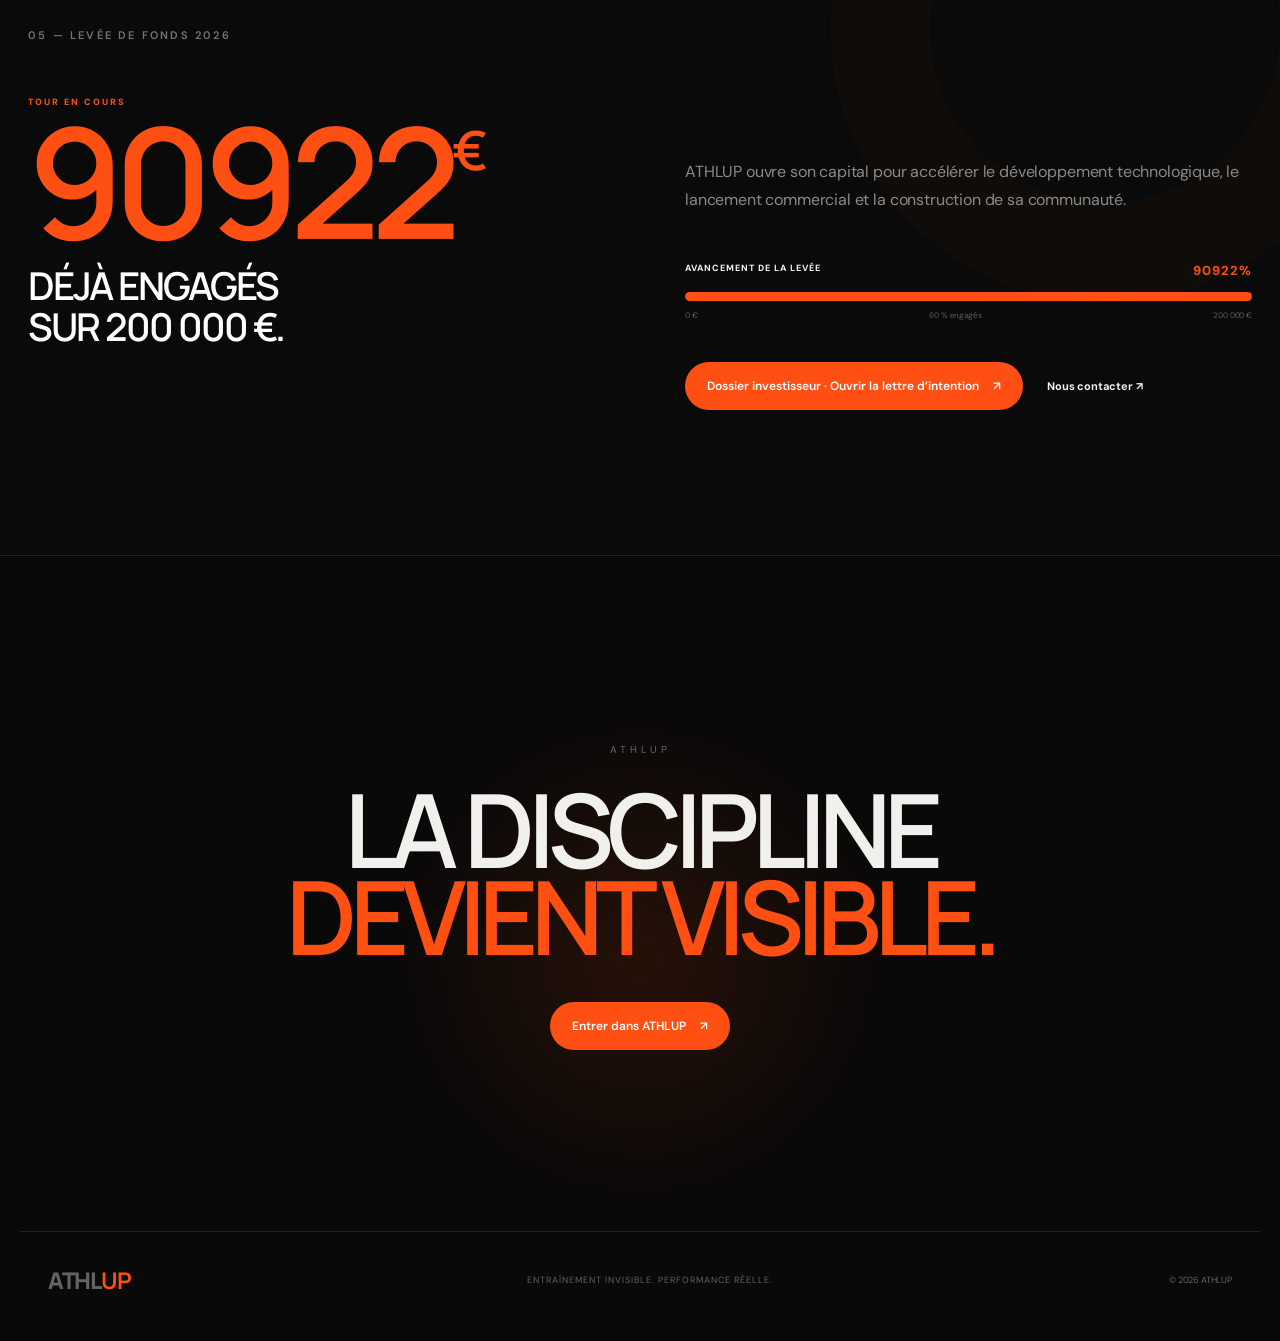
==== commit bd796e42: "Add files via upload" ====
--- a/athlup-landing/index.html
+++ b/athlup-landing/index.html
@@ -264,6 +264,29 @@
         <div><strong>LIGUE 1</strong><span>Joueurs professionnels</span></div>
         <div><strong>LNH</strong><span>Joueurs professionnels</span></div>
       </div>
+
+      
+    </section>
+
+    <section class="invest section" id="invest">
+      <div class="invest-bg"></div>
+      <div class="section-kicker reveal">05 — LEVÉE DE FONDS 2026</div>
+      <div class="invest-grid">
+        <div class="invest-copy reveal">
+          <p class="invest-label">TOUR EN COURS</p>
+          <h2 class="amount-head"><span class="counter" data-target="120000" data-format="money">120 000</span><sup>€</sup><br><small>DÉJÀ ENGAGÉS<br>SUR 200 000 €.</small></h2>
+        </div>
+        <div class="invest-detail reveal delay-1">
+          <p>ATHLUP ouvre son capital pour accélérer le développement technologique, le lancement commercial et la construction de sa communauté.</p>
+          <div class="progress-meta"><span>AVANCEMENT DE LA LEVÉE</span><b id="progressText">60%</b></div>
+          <div class="fund-progress"><div class="fund-fill" data-progress="60"><span></span></div></div>
+          <div class="progress-scale"><span>0 €</span><span>60 % engagés</span><span>200 000 €</span></div>
+          <div class="invest-actions">
+            <a class="btn btn-primary magnetic" href="documents/ATHLUP-lettre-intention-investissement.pdf" target="_blank" rel="noopener">Dossier investisseur · Ouvrir la lettre d’intention <span>↗</span></a>
+            <a class="text-link" href="mailto:contact@athlup.com">Nous contacter <span>↗</span></a>
+          </div>
+        </div>
+      </div>
     </section>
 
     <section class="final-cta">
